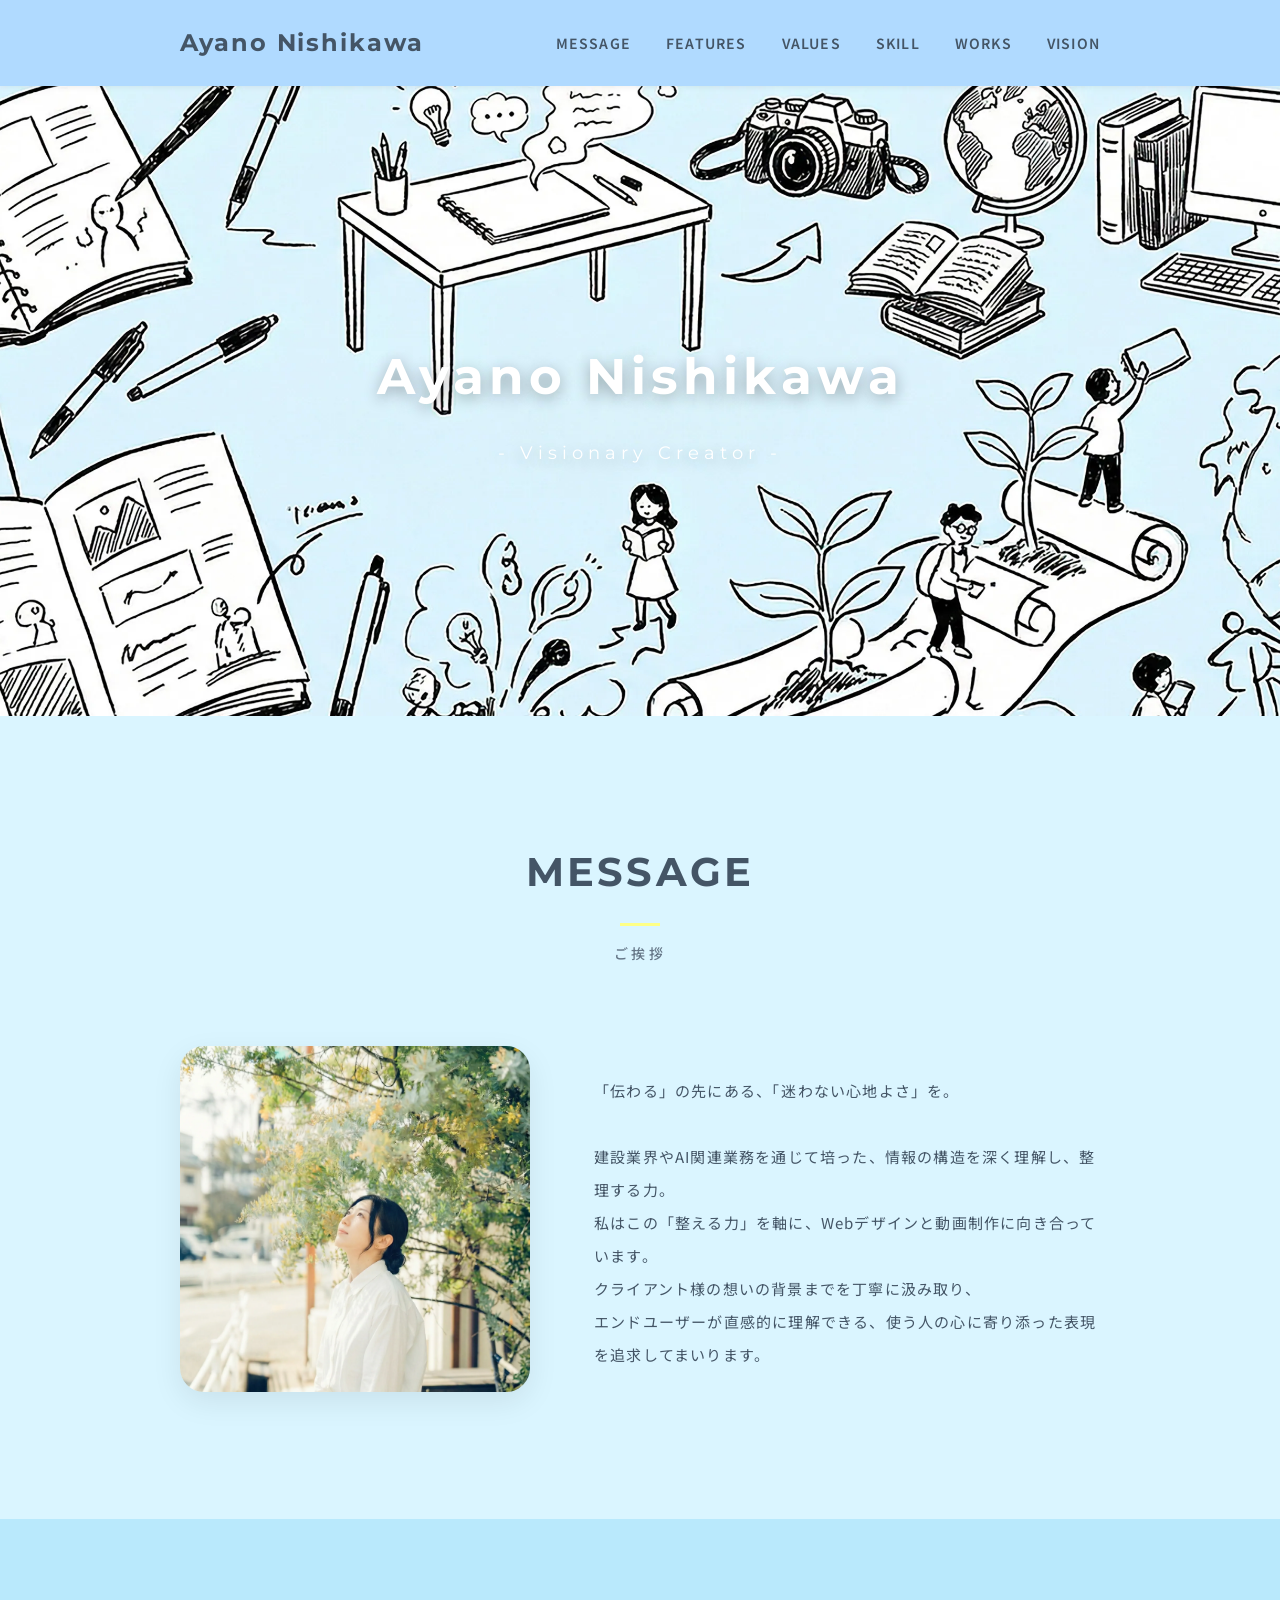
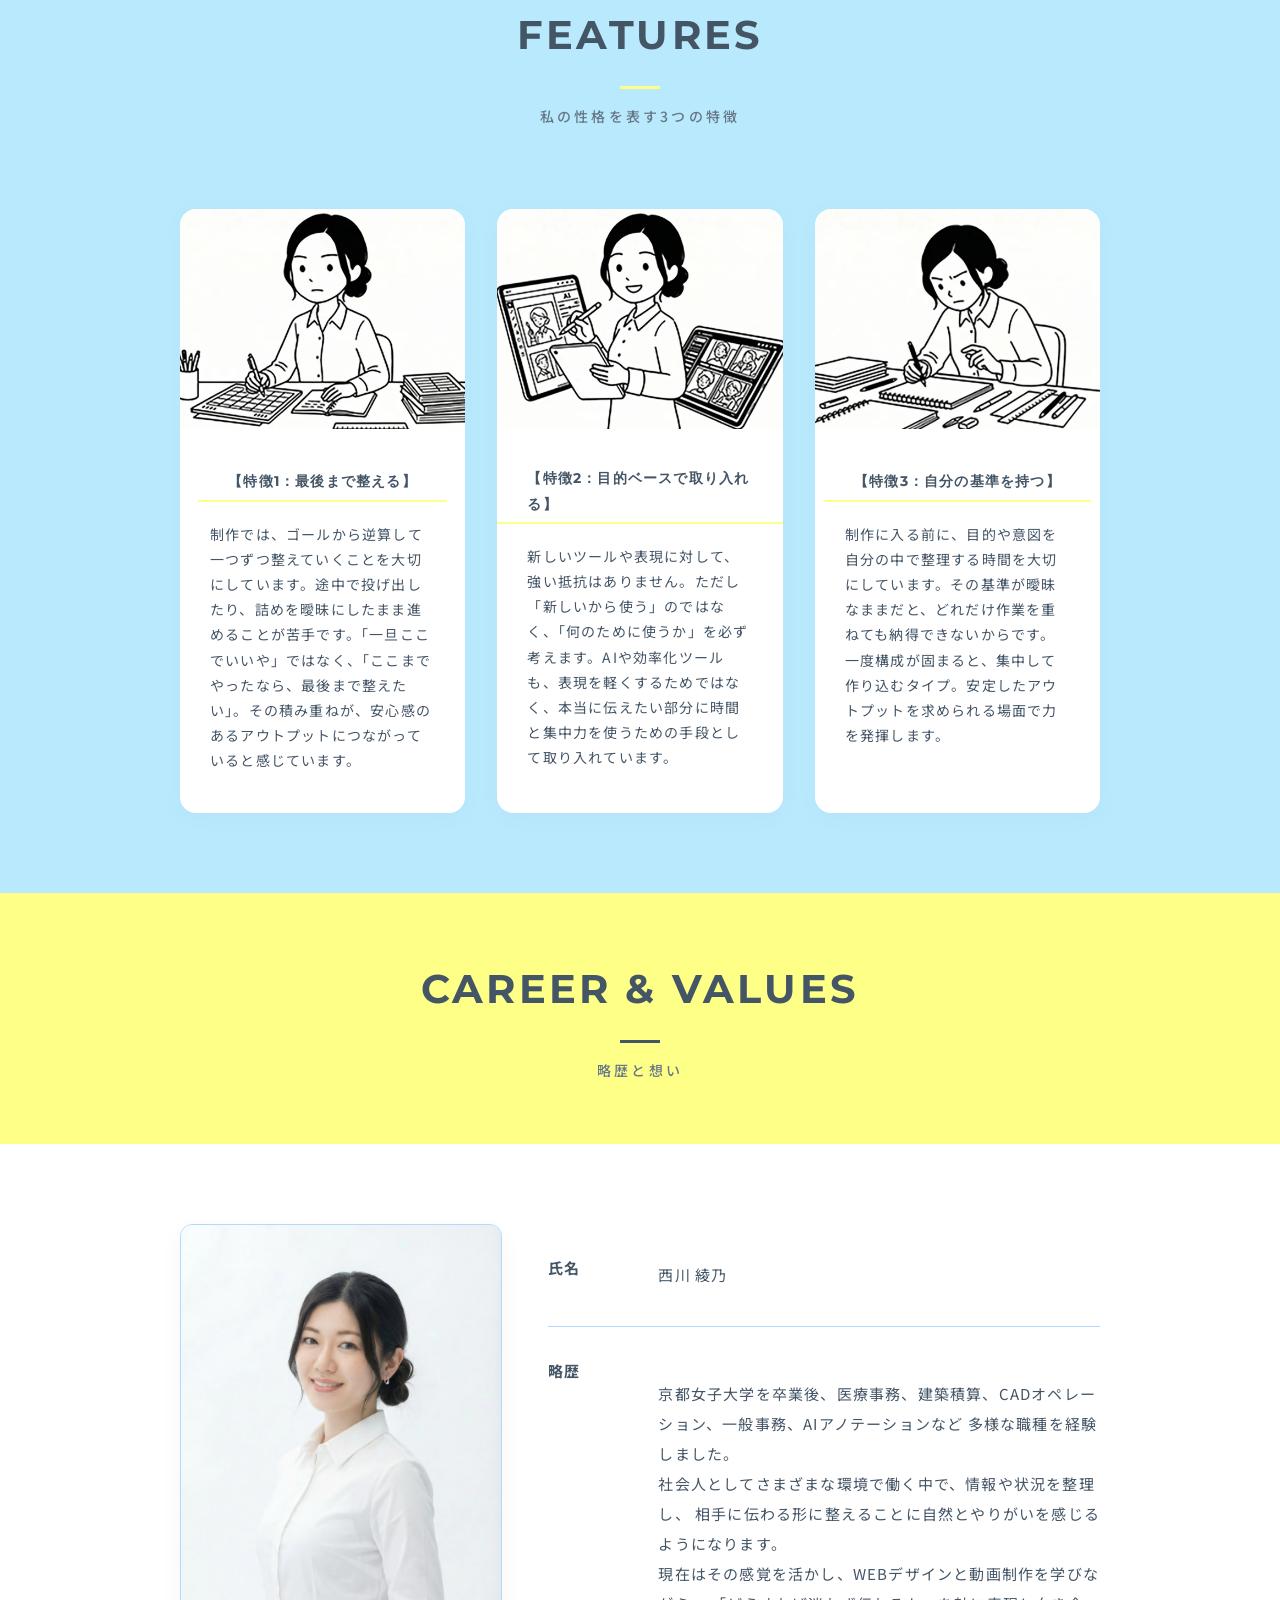
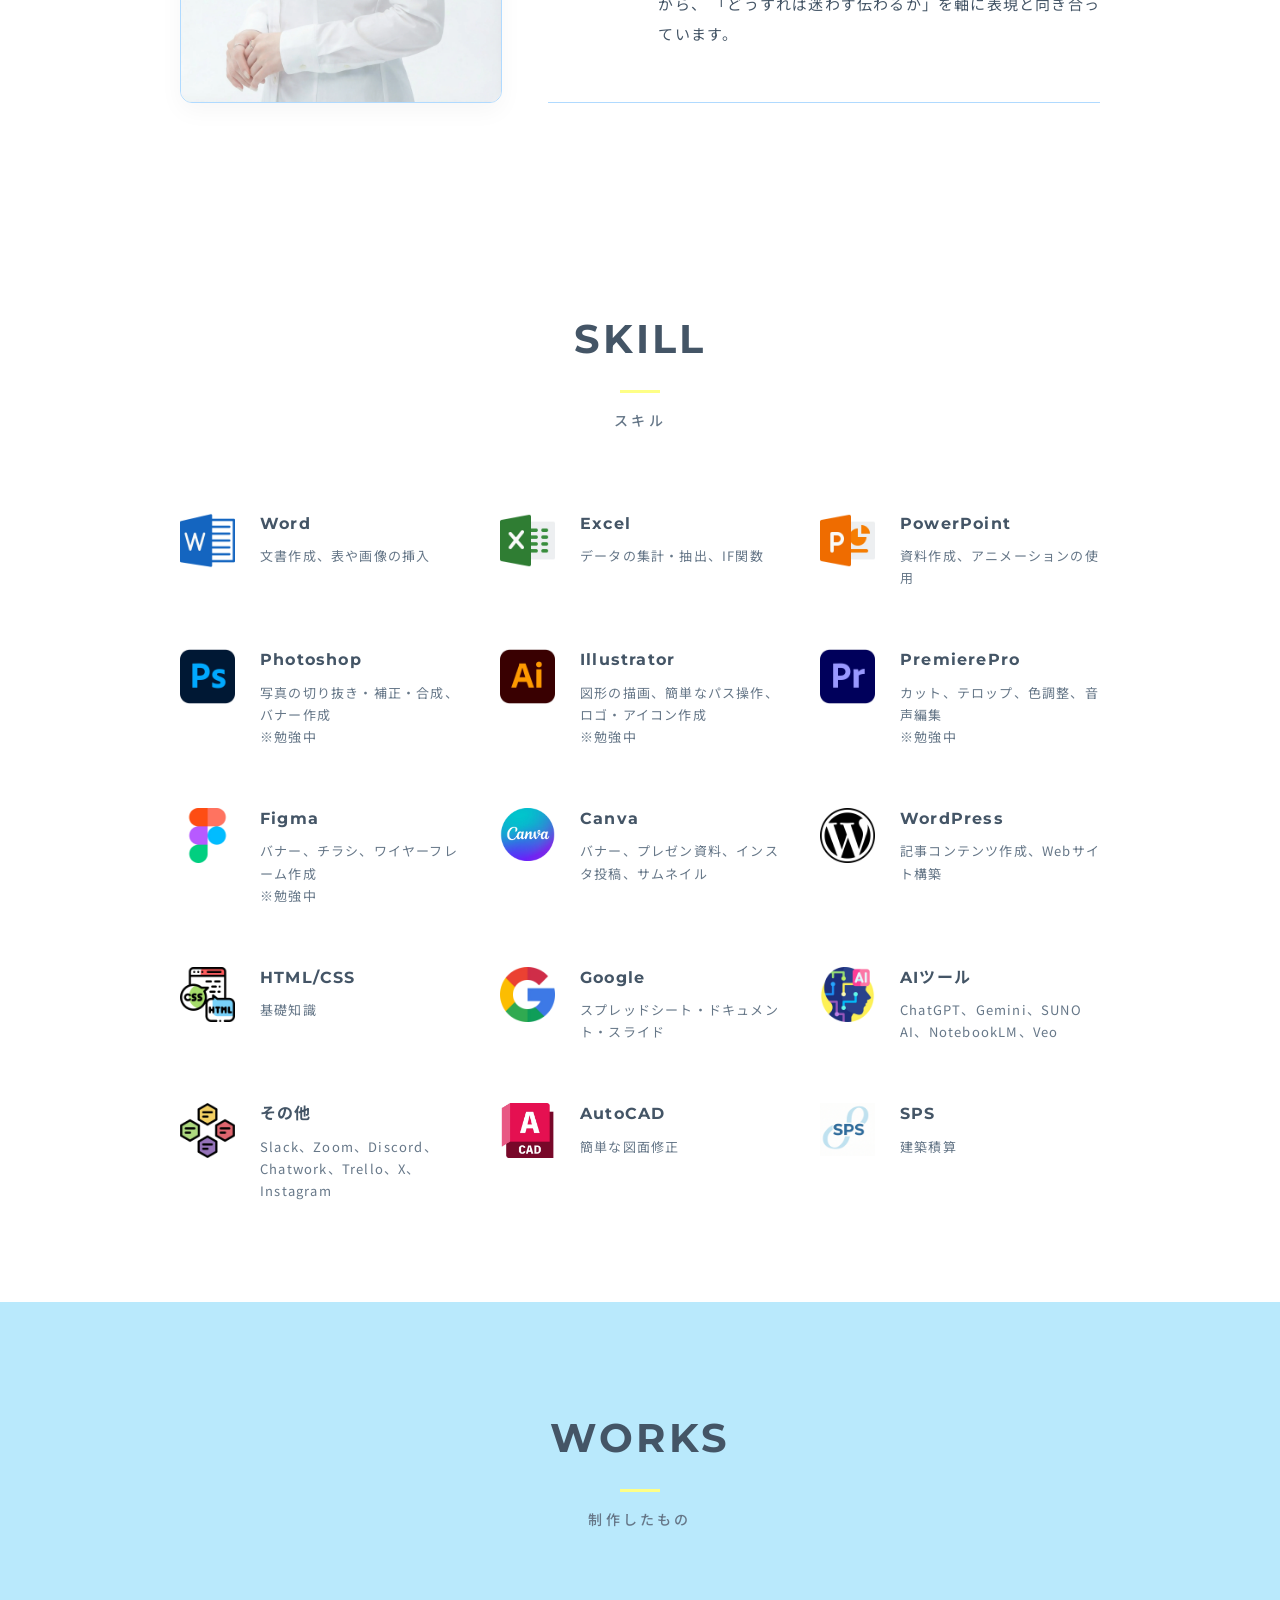
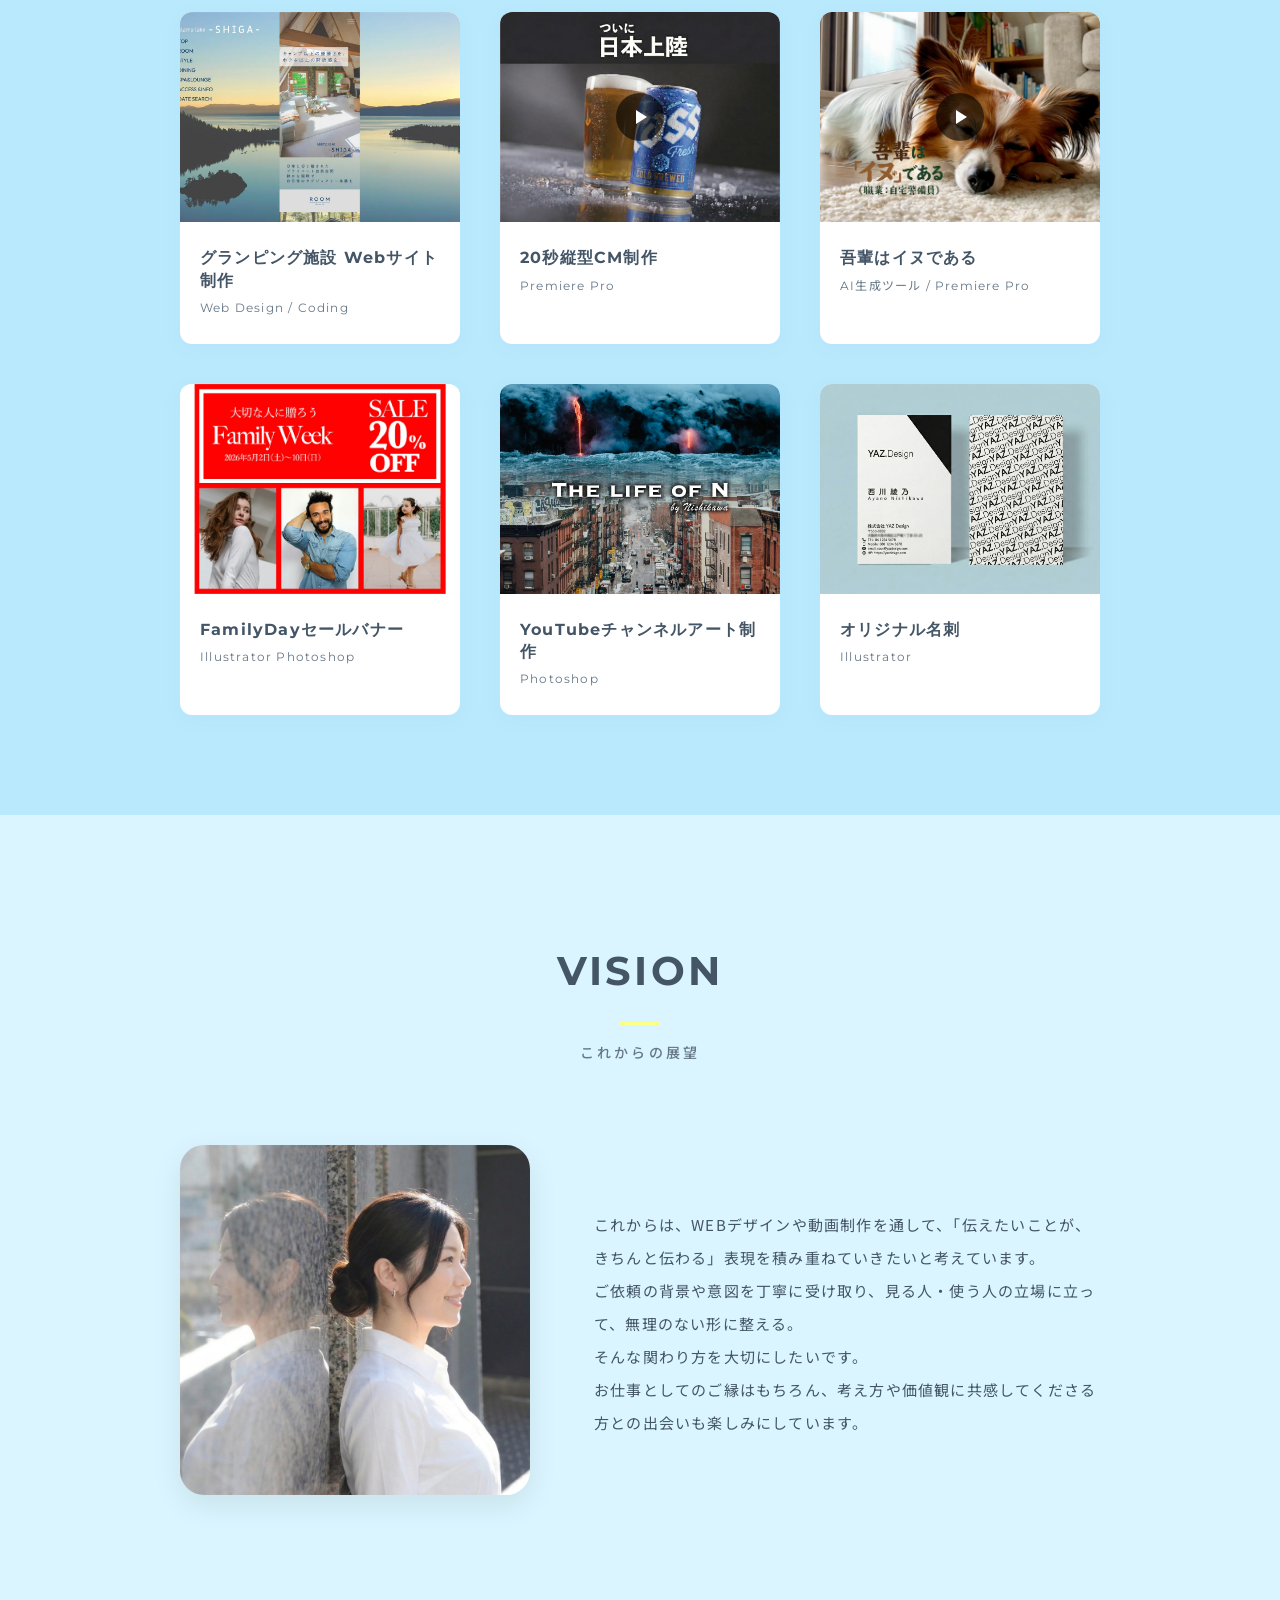
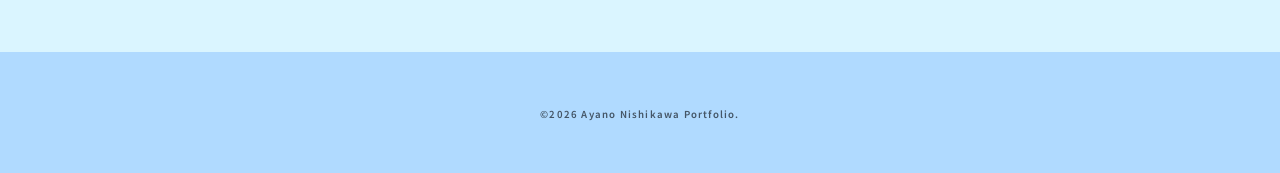
==== index.html @ 5b032273 "Add files via upload" ====
<!doctype html>
<html lang="ja">

<head>
  <meta charset="UTF-8" />
  <meta name="viewport" content="width=device-width, initial-scale=1.0" />
  <title>Ayano Nishikawa</title>
  <link rel="preconnect" href="https://fonts.googleapis.com" />
  <link rel="preconnect" href="https://fonts.gstatic.com" crossorigin />
  <link
    href="https://fonts.googleapis.com/css2?family=Montserrat:wght@400;600;700&family=Noto+Sans+JP:wght@300;400;500;700&display=swap"
    rel="stylesheet" />
  <link rel="stylesheet" href="css/ress.min.css" />
  <link rel="stylesheet" href="css/style.css" />
  <link rel="icon" href="images/favicon.ico" />
</head>

<body>
  <header id="header">
    <div class="inner flexB">
      <p class="logo"><a href="index.html">Ayano Nishikawa</a></p>

      <button class="hamburger" id="js-hamburger">
        <span></span>
        <span></span>
        <span></span>
      </button>

      <nav id="nav">
        <ul>
          <li><a href="#message">Message</a></li>
          <li><a href="#features">Features</a></li>
          <li><a href="#values">Values</a></li>
          <li><a href="#skill">Skill</a></li>
          <li><a href="#works">Works</a></li>
          <li><a href="#vision">Vision</a></li>
        </ul>
      </nav>
    </div>
  </header>

  <main>
    <section class="mv">
      <h2 class="mv__ttl">
        Ayano Nishikawa<span>- Visionary Creator -</span>
      </h2>
      <picture>
        <source media="(max-width:430px)" srcset="images/0@2x.webp" />
        <img src="images/0@2x.webp" alt="西川綾乃 メインビジュアル" />
      </picture>
    </section>

    <section id="message" class="profile">
      <div class="inner">
        <h2 class="section-ttl">Message<span>ご挨拶</span></h2>
        <div class="profile-content flexB">
          <div class="profile-img-box">
            <img src="images/profile_0.webp" alt="Ayano Nishikawa" class="radius-img" />
          </div>
          <div class="profile-txt-box">
            <p class="profile-txt">
              「伝わる」の先にある、「迷わない心地よさ」を。<br><br>
              建設業界やAI関連業務を通じて培った、情報の構造を深く理解し、整理する力。<br class="pc-only">
              私はこの「整える力」を軸に、Webデザインと動画制作に向き合っています。<br class="pc-only">
              クライアント様の想いの背景までを丁寧に汲み取り、<br class="pc-only">
              エンドユーザーが直感的に理解できる、使う人の心に寄り添った表現を追求してまいります。
            </p>
          </div>
        </div>
      </div>
    </section>

    <section id="features" class="features">
      <div class="inner">
        <h2 class="section-ttl">
          Features<span>私の性格を表す3つの特徴</span>
        </h2>
        <ul class="flexB">
          <li>
            <picture>
              <source media="(max-width:768px)" srcset="images/1@2x.webp" />
              <img src="images/1@2x.webp" alt="最後まで丁寧にやりきる" class="radius-img" />
            </picture>
            <h3>【特徴1：最後まで整える】</h3>
            <p>
              制作では、ゴールから逆算して一つずつ整えていくことを大切にしています。途中で投げ出したり、詰めを曖昧にしたまま進めることが苦手です。「一旦ここでいいや」ではなく、「ここまでやったなら、最後まで整えたい」。その積み重ねが、安心感のあるアウトプットにつながっていると感じています。
            </p>
          </li>
          <li>
            <picture>
              <source media="(max-width:768px)" srcset="images/2@2x.webp" />
              <img src="images/2@2x.webp" alt="新しいものを楽しめる柔軟さ" class="radius-img" />
            </picture>
            <h3>【特徴2：目的ベースで取り入れる】</h3>
            <p>
              新しいツールや表現に対して、強い抵抗はありません。ただし「新しいから使う」のではなく、「何のために使うか」を必ず考えます。AIや効率化ツールも、表現を軽くするためではなく、本当に伝えたい部分に時間と集中力を使うための手段として取り入れています。
            </p>
          </li>
          <li>
            <picture>
              <source media="(max-width:768px)" srcset="images/3@2x.webp" />
              <img src="images/3@2x.webp" alt="自分の基準を持っている" class="radius-img" />
            </picture>
            <h3>【特徴3：自分の基準を持つ】</h3>
            <p>
              制作に入る前に、目的や意図を自分の中で整理する時間を大切にしています。その基準が曖昧なままだと、どれだけ作業を重ねても納得できないからです。一度構成が固まると、集中して作り込むタイプ。安定したアウトプットを求められる場面で力を発揮します。
            </p>
          </li>
        </ul>
      </div>
    </section>

    <section id="values" class="values">
      <div class="values__ttl">
        <h2 class="section-ttl">
          Career & Values<span>略歴と想い</span>
        </h2>
      </div>
      <div class="inner">
        <div class="values__detail flexB">
          <div class="profile-img">
            <picture>
              <source media="(max-width:768px)" srcset="images/profile.webp" />
              <img src="images/profile.webp" alt="プロフィール写真" class="radius-img" />
            </picture>
          </div>
          <table>
            <tr>
              <th>氏名</th>
              <td>西川 綾乃</td>
            </tr>
            <tr>
              <th>略歴</th>
              <td class="values-text">
                京都女子大学を卒業後、医療事務、建築積算、CADオペレーション、一般事務、AIアノテーションなど
                多様な職種を経験しました。<br>社会人としてさまざまな環境で働く中で、情報や状況を整理し、
                相手に伝わる形に整えることに自然とやりがいを感じるようになります。<br />
                現在はその感覚を活かし、WEBデザインと動画制作を学びながら、
                「どうすれば迷わず伝わるか」を軸に表現と向き合っています。
              </td>
            </tr>
          </table>
        </div>
      </div>
    </section>

    <section id="skill" class="skill">
      <div class="inner">
        <h2 class="section-ttl">
          Skill<span>スキル</span>
        </h2>
        <div class="skill-grid">
          <div class="skill-item">
            <div class="skill-icon"><img src="images/word.webp" alt="Word"></div>
            <div class="skill-info">
              <h3>Word</h3>
              <p>文書作成、表や画像の挿入</p>
            </div>
          </div>
          <div class="skill-item">
            <div class="skill-icon"><img src="images/excel.webp" alt="Excel"></div>
            <div class="skill-info">
              <h3>Excel</h3>
              <p>データの集計・抽出、IF関数</p>
            </div>
          </div>
          <div class="skill-item">
            <div class="skill-icon"><img src="images/powerpoint.webp" alt="PowerPoint"></div>
            <div class="skill-info">
              <h3>PowerPoint</h3>
              <p>資料作成、アニメーションの使用</p>
            </div>
          </div>
          <div class="skill-item">
            <div class="skill-icon"><img src="images/photoshop.webp" alt="Photoshop"></div>
            <div class="skill-info">
              <h3>Photoshop</h3>
              <p>写真の切り抜き・補正・合成、バナー作成<br>※勉強中</p>
            </div>
          </div>
          <div class="skill-item">
            <div class="skill-icon"><img src="images/illustrator.webp" alt="Illustrator"></div>
            <div class="skill-info">
              <h3>Illustrator</h3>
              <p>図形の描画、簡単なパス操作、ロゴ・アイコン作成<br>※勉強中</p>
            </div>
          </div>
          <div class="skill-item">
            <div class="skill-icon"><img src="images/premiere.webp" alt="PremierePro"></div>
            <div class="skill-info">
              <h3>PremierePro</h3>
              <p>カット、テロップ、色調整、音声編集<br>※勉強中</p>
            </div>
          </div>
          <div class="skill-item">
            <div class="skill-icon"><img src="images/figma.webp" alt="Figma"></div>
            <div class="skill-info">
              <h3>Figma</h3>
              <p>バナー、チラシ、ワイヤーフレーム作成<br>※勉強中</p>
            </div>
          </div>
          <div class="skill-item">
            <div class="skill-icon"><img src="images/canva.webp" alt="Canva"></div>
            <div class="skill-info">
              <h3>Canva</h3>
              <p>バナー、プレゼン資料、インスタ投稿、サムネイル</p>
            </div>
          </div>
          <div class="skill-item">
            <div class="skill-icon"><img src="images/wordpress.webp" alt="WordPress"></div>
            <div class="skill-info">
              <h3>WordPress</h3>
              <p>記事コンテンツ作成、Webサイト構築</p>
            </div>
          </div>
          <div class="skill-item">
            <div class="skill-icon"><img src="images/htmlcss.webp" alt="HTML/CSS"></div>
            <div class="skill-info">
              <h3>HTML/CSS</h3>
              <p>基礎知識</p>
            </div>
          </div>
          <div class="skill-item">
            <div class="skill-icon"><img src="images/google.webp" alt="Google"></div>
            <div class="skill-info">
              <h3>Google</h3>
              <p>スプレッドシート・ドキュメント・スライド</p>
            </div>
          </div>
          <div class="skill-item">
            <div class="skill-icon"><img src="images/ai.webp" alt="AIツール"></div>
            <div class="skill-info">
              <h3>AIツール</h3>
              <p>ChatGPT、Gemini、SUNO AI、NotebookLM、Veo</p>
            </div>
          </div>
          <div class="skill-item">
            <div class="skill-icon"><img src="images/others.webp" alt="その他"></div>
            <div class="skill-info">
              <h3>その他</h3>
              <p>Slack、Zoom、Discord、Chatwork、Trello、X、Instagram</p>
            </div>
          </div>
          <div class="skill-item">
            <div class="skill-icon"><img src="images/autocad.webp" alt="AutoCAD"></div>
            <div class="skill-info">
              <h3>AutoCAD</h3>
              <p>簡単な図面修正</p>
            </div>
          </div>
          <div class="skill-item">
            <div class="skill-icon"><img src="images/sps.webp" alt="SPS"></div>
            <div class="skill-info">
              <h3>SPS</h3>
              <p>建築積算</p>
            </div>
          </div>
        </div>
      </div>
    </section>

    <section id="works" class="works">
      <div class="inner">
        <h2 class="section-ttl">
          Works<span>制作したもの</span>
        </h2>
        <div class="works-grid">
          <!-- Item 1 (Web Site) -->
          <div class="works-item" data-link="works/work-detail.html">
            <div class="works-img">
              <img src="images/top.webp" alt="グランピング施設 Webサイト制作" loading="lazy"
                onerror="this.src='data:image/svg+xml;charset=UTF-8,%3Csvg%20width%3D%22400%22%20height%3D%22300%22%20xmlns%3D%22http%3A%2F%2Fwww.w3.org%2F2000%2Fsvg%22%3E%3Crect%20width%3D%22400%22%20height%3D%22300%22%20fill%3D%22%23dddddd%22%2F%3E%3Ctext%20x%3D%2250%25%22%20y%3D%2250%25%22%20font-size%3D%2220%22%20text-anchor%3D%22middle%22%20fill%3D%22%23888888%22%20dy%3D%22.3em%22%3ENo%20Image%3C%2Ftext%3E%3C%2Fsvg%3E'">
            </div>
            <div class="works-info">
              <h3>グランピング施設 Webサイト制作</h3>
              <p>Web Design / Coding</p>
            </div>
          </div>
          <!-- Item 2 (Google Drive Video) -->
          <div class="works-item" data-title="20秒縦型CM制作"
            data-desc="韓国ビール「CASS」のPR動画です。暗闇からの劇的なカットインから始まり、回転やダイナミックズームといった緩急のある動きで構成しました。視覚的なインパクトを重視し、「ついに日本上陸」というメッセージを力強く伝える映像に仕上げています。"
            data-img="images/cass.webp"
            data-video="https://drive.google.com/file/d/1fk-187DsIcz4aVdjXGDadZs5vpCNqjKo/preview">
            <div class="works-img">
              <div style="position: relative; width: 100%; height: 100%;">
                <img src="images/cass.webp" alt="20秒縦型CM制作" loading="lazy"
                  onerror="this.src='data:image/svg+xml;charset=UTF-8,%3Csvg%20width%3D%22400%22%20height%3D%22300%22%20xmlns%3D%22http%3A%2F%2Fwww.w3.org%2F2000%2Fsvg%22%3E%3Crect%20width%3D%22400%22%20height%3D%22300%22%20fill%3D%22%23dddddd%22%2F%3E%3Ctext%20x%3D%2250%25%22%20y%3D%2250%25%22%20font-size%3D%2220%22%20text-anchor%3D%22middle%22%20fill%3D%22%23888888%22%20dy%3D%22.3em%22%3ENo%20Image%3C%2Ftext%3E%3C%2Fsvg%3E'">
                <div
                  style="position: absolute; top: 50%; left: 50%; transform: translate(-50%, -50%); width: 48px; height: 48px; background: rgba(0,0,0,0.6); border-radius: 50%; display: flex; align-items: center; justify-content: center;">
                  <svg viewBox="0 0 24 24" fill="white" width="24" height="24">
                    <path d="M8 5v14l11-7z" />
                  </svg>
                </div>
              </div>
            </div>
            <div class="works-info">
              <h3>20秒縦型CM制作</h3>
              <p>Premiere Pro</p>
            </div>
          </div>
          <!-- Item 3 -->
          <div class="works-item" data-title="吾輩はイヌである"
            data-desc="脚本・映像・音声をすべてAI生成ツールを活用して制作したショートムービーです。<br><br><a href='https://youtu.be/noTpu2QlHHw?si=jSB8FMmI8DHQfdvw' target='_blank' rel='noopener noreferrer' style='display:inline-block; margin-bottom:15px; padding:10px 20px; background:#FEFF86; color:#445566; font-weight:bold; border-radius:30px; text-decoration:none;'>▶ YouTubeで動画を見る</a><br><br><b>【概要】</b><br>自宅警備員（犬）として働く主人公。<br>毎日の食事や散歩を「業務タスク」として淡々とこなす日常を描いた作品です。<br><br><b>【使用ツール】</b><br>Video Gen: Kling O1 (Higgsfield)<br>Image Gen: Nano Banana Pro<br>Script: Gemini 3 Pro<br>Voice: coefont:おしゃべりDaiGoメーカー<br>Edit: Adobe Premiere Pro"
            data-img="images/dog.webp">
            <div class="works-img">
              <div style="position: relative; width: 100%; height: 100%;">
                <img src="images/dogs.webp" alt="吾輩はイヌである" loading="lazy"
                  onerror="this.src='data:image/svg+xml;charset=UTF-8,%3Csvg%20width%3D%22400%22%20height%3D%22300%22%20xmlns%3D%22http%3A%2F%2Fwww.w3.org%2F2000%2Fsvg%22%3E%3Crect%20width%3D%22400%22%20height%3D%22300%22%20fill%3D%22%23dddddd%22%2F%3E%3Ctext%20x%3D%2250%25%22%20y%3D%2250%25%22%20font-size%3D%2220%22%20text-anchor%3D%22middle%22%20fill%3D%22%23888888%22%20dy%3D%22.3em%22%3ENo%20Image%3C%2Ftext%3E%3C%2Fsvg%3E'">
                <div
                  style="position: absolute; top: 50%; left: 50%; transform: translate(-50%, -50%); width: 48px; height: 48px; background: rgba(0,0,0,0.6); border-radius: 50%; display: flex; align-items: center; justify-content: center;">
                  <svg viewBox="0 0 24 24" fill="white" width="24" height="24">
                    <path d="M8 5v14l11-7z" />
                  </svg>
                </div>
              </div>
            </div>
            <div class="works-info">
              <h3>吾輩はイヌである</h3>
              <p>AI生成ツール / Premiere Pro</p>
            </div>
          </div>
          <!-- Item 4 -->
          <div class="works-item" data-title="FamilyDayセールバナー"
            data-desc="赤を基調とした背景に、白字で『Family Week SALE 20% OFF』と目を引くように配置されたバナー画像です。下部には女性、男性、女の子の家族写真が並んでおり、ご家族への贈り物を提案する温かいデザインとなっております。<br><br><b>【使用ツール】</b><br>Illustrator<br>Photoshop"
            data-img="images/banner_300_250.webp">
            <div class="works-img">
              <img src="images/banner_familysale.webp" alt="Work 4" loading="lazy"
                onerror="this.src='data:image/svg+xml;charset=UTF-8,%3Csvg%20width%3D%22400%22%20height%3D%22300%22%20xmlns%3D%22http%3A%2F%2Fwww.w3.org%2F2000%2Fsvg%22%3E%3Crect%20width%3D%22400%22%20height%3D%22300%22%20fill%3D%22%23dddddd%22%2F%3E%3Ctext%20x%3D%2250%25%22%20y%3D%2250%25%22%20font-size%3D%2220%22%20text-anchor%3D%22middle%22%20fill%3D%22%23888888%22%20dy%3D%22.3em%22%3ENo%20Image%3C%2Ftext%3E%3C%2Fsvg%3E'">
            </div>
            <div class="works-info">
              <h3>FamilyDayセールバナー</h3>
              <p>Illustrator
                Photoshop</p>
            </div>
          </div>
          <!-- Item 5 -->
          <div class="works-item" data-title="YouTubeチャンネルアート制作"
            data-desc="スケールの大きな自然風景と、日常的な都市の風景を組み合わせたチャンネルアートです。中央に白文字のタイトルを配置し、力強さとスタイリッシュさを両立させました。<br><br><b>【使用ツール】</b><br>Photoshop"
            data-img="images/youtube_channelart.webp">
            <div class="works-img">
              <img src="images/youtube_channelart.webp" alt="Work 1" loading="lazy"
                onerror="this.src='data:image/svg+xml;charset=UTF-8,%3Csvg%20width%3D%22400%22%20height%3D%22300%22%20xmlns%3D%22http%3A%2F%2Fwww.w3.org%2F2000%2Fsvg%22%3E%3Crect%20width%3D%22400%22%20height%3D%22300%22%20fill%3D%22%23dddddd%22%2F%3E%3Ctext%20x%3D%2250%25%22%20y%3D%2250%25%22%20font-size%3D%2220%22%20text-anchor%3D%22middle%22%20fill%3D%22%23888888%22%20dy%3D%22.3em%22%3ENo%20Image%3C%2Ftext%3E%3C%2Fsvg%3E'">
            </div>
            <div class="works-info">
              <h3>YouTubeチャンネルアート制作</h3>
              <p>Photoshop</p>
            </div>
          </div>
          <!-- Item 6 -->
          <div class="works-item" data-title="オリジナル名刺"
            data-desc="入学後にIllustratorの機能を学習し、自身初のオリジナル名刺を作成しました。<br><br><b>【制作の課題と工夫】</b><br>・自身のイメージに合ったイラスト・アイコンの考案<br>・ペンツールを使用した複雑なイラストの描画<br>・アウトライン化の実行<br>・トンボ（トリムマーク）への理解<br><br>これらの基礎機能を実践的に学びながら、自分らしさを表現できるデザインに仕上げました。"
            data-img="images/name_card.webp">
            <div class="works-img">
              <img src="images/name_card.webp" alt="オリジナル名刺" loading="lazy"
                onerror="this.src='data:image/svg+xml;charset=UTF-8,%3Csvg%20width%3D%22400%22%20height%3D%22300%22%20xmlns%3D%22http%3A%2F%2Fwww.w3.org%2F2000%2Fsvg%22%3E%3Crect%20width%3D%22400%22%20height%3D%22300%22%20fill%3D%22%23dddddd%22%2F%3E%3Ctext%20x%3D%2250%25%22%20y%3D%2250%25%22%20font-size%3D%2220%22%20text-anchor%3D%22middle%22%20fill%3D%22%23888888%22%20dy%3D%22.3em%22%3ENo%20Image%3C%2Ftext%3E%3C%2Fsvg%3E'">
            </div>
            <div class="works-info">
              <h3>オリジナル名刺</h3>
              <p>Illustrator</p>
            </div>
          </div>
        </div>
      </div>
    </section>

    <section id="vision" class="contact-page">
      <div class="inner">
        <h2 class="section-ttl">Vision<span>これからの展望</span></h2>
        <div class="contact-page__content flexB">
          <div class="contact-page__img-box">
            <img src="images/vision.webp" alt="これからの展望" class="radius-img" />
          </div>
          <div class="contact-page__txt-box">
            <p class="contact-page__read-txt">
              これからは、WEBデザインや動画制作を通して、「伝えたいことが、きちんと伝わる」表現を積み重ねていきたいと考えています。<br>ご依頼の背景や意図を丁寧に受け取り、見る人・使う人の立場に立って、無理のない形に整える。<br>そんな関わり方を大切にしたいです。<br>お仕事としてのご縁はもちろん、考え方や価値観に共感してくださる方との出会いも楽しみにしています。
            </p>
          </div>
        </div>
      </div>
    </section>
  </main>

  <footer>
    <div class="inner">
      <small>&copy;2026 Ayano Nishikawa Portfolio.</small>
    </div>
  </footer>

  <!-- Modal -->
  <div id="works-modal" class="modal">
    <div class="modal-bg"></div>
    <div class="modal-content">
      <button class="modal-close" aria-label="閉じる">&times;</button>
      <div class="modal-body">
        <div class="modal-media">
          <img src="" id="modal-img" alt="">
          <div class="modal-video-wrapper" id="modal-video-wrapper">
            <iframe id="modal-video" src="" frameborder="0"
              allow="accelerometer; autoplay; clipboard-write; encrypted-media; gyroscope; picture-in-picture"
              allowfullscreen></iframe>
          </div>
        </div>
        <div class="modal-text">
          <h3 id="modal-title"></h3>
          <p id="modal-desc"></p>
        </div>
      </div>
    </div>
  </div>

  <script>
    const hamburger = document.getElementById("js-hamburger");
    const nav = document.getElementById("nav");

    // ボタンをクリックしたらクラスを付け外しする
    hamburger.addEventListener("click", function () {
      hamburger.classList.toggle("is-active");
      nav.classList.toggle("is-active");
    });

    const navLinks = document.querySelectorAll("#nav a");
    navLinks.forEach((link) => {
      link.addEventListener("click", () => {
        hamburger.classList.remove("is-active");
        nav.classList.remove("is-active");
      });
    });

    // Works Modal Logic
    const modal = document.getElementById("works-modal");
    const modalBg = document.querySelector(".modal-bg");
    const modalClose = document.querySelector(".modal-close");
    const modalImg = document.getElementById("modal-img");
    const modalVideoWrapper = document.getElementById("modal-video-wrapper");
    const modalVideo = document.getElementById("modal-video");
    const modalTitle = document.getElementById("modal-title");
    const modalDesc = document.getElementById("modal-desc");
    const workItems = document.querySelectorAll(".works-item");

    if (modal) {
      workItems.forEach(item => {
        item.addEventListener("click", () => {
          if (item.dataset.link) {
            window.location.href = item.dataset.link;
            return;
          }
          if (item.dataset.video) {
            modalImg.style.display = "none";
            modalVideoWrapper.style.display = "block";
            modalVideo.src = item.dataset.video;
          } else {
            modalVideoWrapper.style.display = "none";
            modalVideo.src = "";
            modalImg.style.display = "block";
            modalImg.src = item.dataset.img;
          }
          modalTitle.textContent = item.dataset.title;
          modalDesc.innerHTML = item.dataset.desc;
          modal.classList.add("is-active");
          document.body.style.overflow = "hidden"; // Prevent scrolling
        });
      });

      const closeModal = () => {
        modal.classList.remove("is-active");
        document.body.style.overflow = "";
        modalVideo.src = ""; // Stop audio/video playback
      };

      modalClose.addEventListener("click", closeModal);
      modalBg.addEventListener("click", closeModal);
    }
  </script>
</body>

</html>
---- css/ress.min.css ----
html{-webkit-text-size-adjust:100%;box-sizing:border-box;-moz-tab-size:4;tab-size:4;word-break:normal}*,:after,:before{background-repeat:no-repeat;box-sizing:inherit}:after,:before{text-decoration:inherit;vertical-align:inherit}*{margin:0;padding:0}hr{color:inherit;height:0;overflow:visible}details,main{display:block}summary{display:list-item}small{font-size:80%}[hidden]{display:none}abbr[title]{border-bottom:none;text-decoration:underline;text-decoration:underline dotted}a{background-color:transparent}a:active,a:hover{outline-width:0}code,kbd,pre,samp{font-family:monospace,monospace}pre{font-size:1em}b,strong{font-weight:bolder}sub,sup{font-size:75%;line-height:0;position:relative;vertical-align:baseline}sub{bottom:-.25em}sup{top:-.5em}table{border-color:inherit;text-indent:0}iframe{border-style:none}input{border-radius:0}[type=number]::-webkit-inner-spin-button,[type=number]::-webkit-outer-spin-button{height:auto}[type=search]{-webkit-appearance:textfield;outline-offset:-2px}[type=search]::-webkit-search-decoration{-webkit-appearance:none}textarea{overflow:auto;resize:vertical}button,input,optgroup,select,textarea{font:inherit}optgroup{font-weight:700}button{overflow:visible}button,select{text-transform:none}[role=button],[type=button],[type=reset],[type=submit],button{cursor:pointer}[type=button]::-moz-focus-inner,[type=reset]::-moz-focus-inner,[type=submit]::-moz-focus-inner,button::-moz-focus-inner{border-style:none;padding:0}[type=button]::-moz-focus-inner,[type=reset]::-moz-focus-inner,[type=submit]::-moz-focus-inner,button:-moz-focusring{outline:1px dotted ButtonText}[type=reset],[type=submit],button,html [type=button]{-webkit-appearance:button}button,input,select,textarea{background-color:transparent;border-style:none}a:focus,button:focus,input:focus,select:focus,textarea:focus{outline-width:0}select{-moz-appearance:none;-webkit-appearance:none}select::-ms-expand{display:none}select::-ms-value{color:currentColor}legend{border:0;color:inherit;display:table;max-width:100%;white-space:normal}::-webkit-file-upload-button{-webkit-appearance:button;color:inherit;font:inherit}[disabled]{cursor:default}img{border-style:none}progress{vertical-align:baseline}[aria-busy=true]{cursor:progress}[aria-controls]{cursor:pointer}[aria-disabled=true]{cursor:default}
---- css/style.css ----
@charset "UTF-8";

/* ===================================================
   ベース設定（余白・行間・文字間は洗練されたまま、色は元に）
   =================================================== */
html {
  font-size: 62.5%;
  scroll-behavior: smooth;
}

body {
  font-size: 1.5rem;
  font-family: "Noto Sans JP", sans-serif;
  color: #445566;
  /* 元の文字色 */
  background-color: #DAF5FF;
  /* 元のベースカラー */
  line-height: 1.8;
  /* ゆとりのある行間 */
  letter-spacing: 0.08em;
  /* わずかに開けた文字間 */
}

h1,
h2,
h3,
.logo,
.section-ttl {
  font-family: 'Montserrat', sans-serif;
}

a {
  color: inherit;
  text-decoration: none;
  transition: 0.3s;
}

a:hover {
  color: #B0DAFF;
  /* 元のアクセントカラー */
}

.inner {
  max-width: 1000px;
  margin: 0 auto;
  padding: 0 40px;
  /* 左右の余白広め */
}

.flexB {
  display: flex;
  justify-content: space-between;
  flex-wrap: wrap;
}

/* 画像の角を少し丸めて引き締める */
.radius-img {
  border-radius: 12px;
  box-shadow: 0 8px 24px rgba(0, 0, 0, 0.04);
}

/* ===================================================
   Header
   =================================================== */
header {
  background: #B0DAFF;
  /* 元のヘッダー色 */
  color: #445566;
  padding: 2.5rem 0;
  position: sticky;
  top: 0;
  z-index: 100;
  box-shadow: 0 2px 5px rgba(0, 0, 0, 0.05);
}

header .inner.flexB {
  display: flex;
  justify-content: space-between;
  align-items: center;
}

.logo {
  font-size: 2.4rem;
  font-weight: 700;
  letter-spacing: 0.08em;
  margin: 0;
  line-height: 1.5;
  z-index: 200;
}

header nav ul {
  display: flex;
  gap: 3.5rem;
  font-weight: 600;
  font-size: 1.4rem;
  text-transform: uppercase;
  margin: 0;
  padding: 0;
  align-items: center;
}

header nav ul li {
  list-style: none;
  line-height: 1.5;
}

/* ハンバーガーボタン */
.hamburger {
  display: none;
  position: relative;
  width: 30px;
  height: 24px;
  background: none;
  border: none;
  cursor: pointer;
  z-index: 200;
}

.hamburger span {
  display: block;
  position: absolute;
  width: 100%;
  height: 2px;
  background-color: #445566;
  /* 元の色 */
  transition: all 0.3s;
}

.hamburger span:nth-child(1) {
  top: 0;
}

.hamburger span:nth-child(2) {
  top: 11px;
}

.hamburger span:nth-child(3) {
  bottom: 0;
}

.hamburger.is-active span:nth-child(1) {
  transform: translateY(11px) rotate(45deg);
}

.hamburger.is-active span:nth-child(2) {
  opacity: 0;
}

.hamburger.is-active span:nth-child(3) {
  transform: translateY(-11px) rotate(-45deg);
}

/* ===================================================
   Main Visual
   =================================================== */
.mv {
  width: 100%;
  height: 70vh;
  min-height: 500px;
  position: relative;
  overflow: hidden;
}

.mv img {
  width: 100%;
  height: 100%;
  object-fit: cover;
  object-position: center;
}

.mv__ttl {
  position: absolute;
  top: 50%;
  left: 50%;
  transform: translate(-50%, -50%);
  color: #fff;
  text-align: center;
  font-size: 5rem;
  font-weight: 700;
  letter-spacing: 0.1em;
  text-shadow: 0px 4px 15px rgba(0, 0, 0, 0.3);
  width: 100%;
}

.mv__ttl span {
  display: block;
  font-size: 1.8rem;
  margin-top: 1.5rem;
  font-weight: 400;
}

/* ===================================================
   共通 Section Title
   =================================================== */
.section-ttl {
  font-size: 4rem;
  font-weight: 700;
  text-align: center;
  color: #445566;
  /* 元の色 */
  margin-bottom: 8rem;
  text-transform: uppercase;
  letter-spacing: 0.08em;
}

.section-ttl span {
  display: block;
  font-size: 1.4rem;
  font-family: "Noto Sans JP", sans-serif;
  color: #667788;
  /* 元の色 */
  margin-top: 1.5rem;
  font-weight: 500;
}

.section-ttl span::before {
  content: "";
  display: block;
  width: 40px;
  border-bottom: 3px solid #FEFF86;
  /* 元の黄色ライン */
  margin: 0 auto 1.5rem;
}

/* ===================================================
   Profile Section
   =================================================== */
.profile {
  padding: 12rem 0;
  /* 14remから元のサイズに戻しました */
  background: #DAF5FF;
}

.profile-content {
  align-items: center;
}

.profile-img-box {
  width: 38%;
}

.profile-img-box img {
  width: 100%;
  height: auto;
  border-radius: 24px;
  box-shadow: 0 10px 30px rgba(0, 0, 0, 0.08);
}

.profile-txt-box {
  width: 55%;
}

.profile-txt {
  line-height: 2.2;
}

/* ===================================================
   Features Section
   =================================================== */
.features {
  padding: 80px 0;
  /* 元のサイズに戻しました */
  background: #B9E9FC;
}

.features li {
  width: 31%;
  background: #fff;
  padding-bottom: 4rem;
  border-radius: 16px;
  box-shadow: 0 4px 15px rgba(176, 218, 255, 0.3);
  overflow: hidden;
  list-style: none;
  text-align: center;
}

.features li img {
  width: 100%;
  height: 220px;
  object-fit: cover;
  object-position: top;
  margin-bottom: 3rem;
  border-radius: 16px 16px 0 0;
  box-shadow: none;
}

.features li h3,
.features li p {
  text-align: left;
  padding: 0 3rem;
}

.features li h3 {
  font-size: 1.4rem;
  color: #445566;
  margin-bottom: 2rem;
  font-weight: 700;
  border-bottom: 2px solid #FEFF86;
  /* 元の黄色下線 */
  display: inline-block;
  padding-bottom: 0.5rem;
}

.features li p {
  font-size: 1.4rem;
  line-height: 1.8;
}

/* ===================================================
   Values Section
   =================================================== */
.values {
  background: #fff;
  padding-top: 0;
  /* ←ここが原因でした！上部の白い隙間を消します */
  padding-bottom: 10rem;
}

.values__ttl {
  background: #FEFF86;
  padding: 6rem 0;
  margin-bottom: 6rem;
}

.values__ttl .section-ttl {
  margin-bottom: 0;
}

.values__ttl .section-ttl span::before {
  border-color: #445566;
  /* 元の設定 */
}

.values .inner {
  padding-top: 2rem;
}

.values table {
  width: 60%;
  border-collapse: collapse;
}

.values table th {
  width: 20%;
  text-align: left;
  vertical-align: top;
  padding: 3rem 0;
  color: #445566;
  font-weight: 700;
  border-bottom: 1px solid #B0DAFF;
  /* 元の線色 */
}

.values table td {
  padding: 3rem 0;
  border-bottom: 1px solid #B0DAFF;
  line-height: 2;
}

.profile-img {
  width: 35%;
}

.profile-img img {
  width: 100%;
  height: auto;
  border: 1px solid #B0DAFF;
  /* 元の枠線 */
  border-radius: 12px;
  background: #fff;
  display: block;
}

/* ===================================================
   Skill Section
   =================================================== */
.skill {
  padding: 10rem 0;
  background: #fff;
}

.skill-grid {
  display: grid;
  grid-template-columns: repeat(3, 1fr);
  gap: 6rem 4rem;
}

.skill-item {
  display: flex;
  align-items: flex-start;
  gap: 2.5rem;
}

.skill-icon {
  width: 55px;
  flex-shrink: 0;
}

.skill-icon img {
  width: 100%;
  height: auto;
  object-fit: contain;
}

.skill-info h3 {
  font-family: 'Montserrat', "Noto Sans JP", sans-serif;
  font-size: 1.6rem;
  font-weight: 700;
  color: #445566;
  margin-bottom: 1rem;
  line-height: 1.4;
}

.skill-info p {
  font-size: 1.3rem;
  line-height: 1.7;
  color: #667788;
}

/* ===================================================
   Works Section
   =================================================== */
.works {
  padding: 10rem 0;
  background: #B9E9FC;
}

.works-grid {
  display: grid;
  grid-template-columns: repeat(auto-fill, minmax(280px, 1fr));
  gap: 4rem;
}

.works-item {
  background: #fff;
  border-radius: 12px;
  overflow: hidden;
  box-shadow: 0 4px 15px rgba(176, 218, 255, 0.3);
  cursor: pointer;
  transition: transform 0.3s, box-shadow 0.3s;
}

.works-item:hover {
  transform: translateY(-5px);
  box-shadow: 0 8px 25px rgba(176, 218, 255, 0.5);
}

.works-img {
  width: 100%;
  aspect-ratio: 4 / 3;
  overflow: hidden;
  background: #f4f4f4;
}

.works-img img {
  width: 100%;
  height: 100%;
  object-fit: cover;
  transition: transform 0.5s;
}

.works-item:hover .works-img img {
  transform: scale(1.05);
}

.works-info {
  padding: 2.5rem 2rem;
}

.works-info h3 {
  font-size: 1.6rem;
  color: #445566;
  font-weight: 700;
  margin-bottom: 0.5rem;
  line-height: 1.4;
}

.works-info p {
  font-size: 1.2rem;
  color: #667788;
  font-family: 'Montserrat', "Noto Sans JP", sans-serif;
}

/* ===================================================
   Modal
   =================================================== */
.modal {
  position: fixed;
  top: 0;
  left: 0;
  width: 100%;
  height: 100%;
  z-index: 1000;
  display: flex;
  align-items: center;
  justify-content: center;
  opacity: 0;
  visibility: hidden;
  transition: opacity 0.3s, visibility 0.3s;
}

.modal.is-active {
  opacity: 1;
  visibility: visible;
}

.modal-bg {
  position: absolute;
  top: 0;
  left: 0;
  width: 100%;
  height: 100%;
  background: rgba(0, 0, 0, 0.7);
  cursor: pointer;
}

.modal-content {
  position: relative;
  background: #fff;
  width: 90%;
  max-width: 800px;
  max-height: 90vh;
  border-radius: 16px;
  overflow-y: auto;
  z-index: 1001;
  display: flex;
  flex-direction: column;
  box-shadow: 0 10px 40px rgba(0, 0, 0, 0.2);
  transform: translateY(20px);
  transition: transform 0.3s;
}

.modal.is-active .modal-content {
  transform: translateY(0);
}

.modal-close {
  position: absolute;
  top: 15px;
  right: 15px;
  width: 40px;
  height: 40px;
  background: #445566;
  color: #fff;
  border: none;
  border-radius: 50%;
  font-size: 2.4rem;
  line-height: 1;
  cursor: pointer;
  display: flex;
  align-items: center;
  justify-content: center;
  z-index: 10;
  transition: background 0.3s;
}

.modal-close:hover {
  background: #B0DAFF;
}

.modal-body {
  display: flex;
  flex-direction: column;
}

.modal-media {
  width: 100%;
  background: #f4f4f4;
}

.modal-media img {
  width: 100%;
  height: auto;
  max-height: 50vh;
  object-fit: contain;
  display: block;
}

.modal-video-wrapper {
  position: relative;
  width: 100%;
  padding-bottom: 56.25%;
  /* 16:9 Aspect Ratio */
  height: 0;
  overflow: hidden;
  display: none;
}

.modal-video-wrapper iframe {
  position: absolute;
  top: 0;
  left: 0;
  width: 100%;
  height: 100%;
}

.modal-text {
  padding: 4rem;
}

.modal-text h3 {
  font-size: 2.2rem;
  color: #445566;
  font-weight: 700;
  margin-bottom: 2rem;
  border-bottom: 2px solid #FEFF86;
  display: inline-block;
  padding-bottom: 0.5rem;
}

.modal-text p {
  font-size: 1.5rem;
  line-height: 1.8;
  color: #445566;
}

/* ===================================================
   Vision Section
   =================================================== */
.contact-page {
  padding: 12rem 0 15rem;
  background: #DAF5FF;
  /* 元の背景 */
}

.contact-page__content {
  align-items: center;
}

.contact-page__img-box {
  width: 38%;
}

.contact-page__img-box img {
  width: 100%;
  height: auto;
  border-radius: 24px;
  box-shadow: 0 10px 30px rgba(0, 0, 0, 0.08); 
}

.contact-page__txt-box {
  width: 55%;
}

.contact-page__read-txt {
  line-height: 2.2;
  text-align: left;
}

/* ===================================================
   Footer
   =================================================== */
footer {
  background: #B0DAFF;
  /* 元のフッター */
  color: #445566;
  padding: 5rem 0;
  text-align: center;
  font-size: 1.2rem;
  font-weight: 600;
  letter-spacing: 0.1em;
}

/* ===================================================
   Responsive
   =================================================== */
@media (max-width: 768px) {
  .inner {
    padding: 0 20px;
  }

  .section-ttl {
    font-size: 3.2rem;
    margin-bottom: 5rem;
  }

  .pc-only {
    display: none;
  }

  header .inner.flexB {
    flex-direction: row;
    justify-content: space-between;
    align-items: center;
  }

  .hamburger {
    display: block;
  }

  header nav {
    position: fixed;
    top: 0;
    right: -100%;
    width: 100%;
    height: 100vh;
    background: rgba(176, 218, 255, 0.98);
    /* 元のスマホメニュー背景 */
    transition: all 0.4s ease;
    z-index: 150;
    display: flex !important;
    align-items: center;
    justify-content: center;
  }

  header nav.is-active {
    right: 0;
  }

  header nav ul {
    flex-direction: column;
    gap: 4rem !important;
  }

  header nav ul li {
    font-size: 1.8rem;
  }

  .mv {
    height: 50vh;
    min-height: 400px;
  }

  .mv__ttl {
    font-size: 3rem;
  }

  .features li {
    width: 100%;
    margin-bottom: 4rem;
  }

  .features li img {
    height: auto;
    aspect-ratio: 3 / 2;
    object-fit: cover;
  }

  .values table {
    width: 100%;
  }

  .values table th,
  .values table td {
    display: block;
    width: 100%;
    padding: 1.5rem 0;
  }

  .values table th {
    padding-bottom: 0;
    border-bottom: none;
  }

  .profile-img {
    margin-bottom: 4rem;
    width: 100%;
  }

  .profile-img img {
    width: 80%;
    margin: 0 auto;
  }

  .profile-content {
    flex-direction: column;
  }

  .profile-img-box {
    width: 80%;
    margin: 0 auto 4rem;
  }

  .profile-txt-box {
    width: 100%;
  }

  .profile-txt {
    text-align: left;
  }

  .skill-grid {
    grid-template-columns: 1fr;
    gap: 4rem;
  }

  .works-grid {
    grid-template-columns: 1fr;
    gap: 3rem;
  }

  .modal-text {
    padding: 3rem 2rem;
  }

  .modal-text h3 {
    font-size: 1.8rem;
  }

  .contact-page__content {
    flex-direction: column;
  }

  .contact-page__img-box {
    width: 80%;
    margin: 0 auto 4rem;
  }

  .contact-page__txt-box {
    width: 100%;
  }


}

/* ===================================================
   Work Detail Page (制作実績 詳細ページ用)
   =================================================== */
.work-detail {
  padding: 8rem 0 12rem;
  background: #fff;
}

.work-detail__header {
  text-align: center;
  margin-bottom: 4rem;
}

.work-detail__header .category {
  font-family: 'Montserrat', sans-serif;
  color: #667788;
  font-weight: 600;
  letter-spacing: 0.1em;
  margin-bottom: 1rem;
}

.work-detail__header .title {
  font-size: 3.2rem;
  color: #445566;
  font-weight: 700;
  line-height: 1.4;
}

.work-detail__mv {
  margin-bottom: 8rem;
}

.work-detail__mv img {
  width: 100%;
  height: auto;
  max-height: 600px;
  object-fit: cover;
  box-shadow: 0 10px 30px rgba(176, 218, 255, 0.4);
}

.work-detail__overview {
  margin-bottom: 10rem;
  align-items: flex-start;
  gap: 6rem;
}

.overview-text {
  width: 55%;
}

.overview-meta {
  width: 40%;
  background: #DAF5FF;
  padding: 4rem;
  border-radius: 16px;
}

.work-detail h2 {
  font-size: 2.8rem;
  font-weight: 700;
  color: #445566;
  font-family: 'Montserrat', "Noto Sans JP", sans-serif;
  margin-bottom: 2.5rem;
  border-bottom: 2px solid #FEFF86;
  display: inline-block;
  padding-bottom: 0.5rem;
}

.work-detail h2 span {
  font-size: 1.3rem;
  color: #667788;
  margin-left: 1.5rem;
  font-weight: 500;
}

.overview-text p {
  line-height: 2;
  margin-bottom: 4rem;
}

.site-link-btn {
  display: inline-block;
  padding: 1.5rem 4rem;
  background: #445566;
  color: #fff;
  font-weight: 600;
  border-radius: 30px;
  letter-spacing: 0.1em;
  transition: 0.3s;
  box-shadow: 0 4px 10px rgba(0, 0, 0, 0.1);
}

.site-link-btn:hover {
  background: #B0DAFF;
  color: #445566;
  transform: translateY(-2px);
}

.overview-meta dl {
  width: 100%;
}

.overview-meta dt {
  font-weight: 700;
  color: #445566;
  border-bottom: 1px dashed #B0DAFF;
  padding-bottom: 0.5rem;
  margin-bottom: 0.5rem;
}

.overview-meta dd {
  margin-bottom: 2.5rem;
  line-height: 1.8;
  white-space: normal;
}

.overview-meta dd:last-child {
  margin-bottom: 0;
}

.work-detail__concept {
  margin-bottom: 6rem;
}

.work-detail__concept>p {
  margin-bottom: 5rem;
  line-height: 2;
}

/* ===================================================
   プレゼンテーション表示エリア
   =================================================== */
.work-detail__presentation {
  margin-bottom: 10rem;
  text-align: center;
}

.pdf-modal-frame {
  width: 100%;
  max-width: 960px;
  margin: 4rem auto 2rem;
  background: #fff;
  border-radius: 12px;
  overflow: hidden;
  box-shadow: 0 20px 50px rgba(0, 0, 0, 0.15);
  border: 1px solid #e0e0e0;
}

.pdf-modal-header {
  background: #f5f5f5;
  padding: 12px 20px;
  display: flex;
  align-items: center;
  border-bottom: 1px solid #e0e0e0;
}

.pdf-modal-header .dot {
  width: 12px;
  height: 12px;
  border-radius: 50%;
  background: #ff5f56;
  margin-right: 8px;
}

.pdf-modal-header .dot:nth-child(2) {
  background: #ffbd2e;
}

.pdf-modal-header .dot:nth-child(3) {
  background: #27c93f;
}

.pdf-modal-header .pdf-title {
  margin: 0 auto;
  font-size: 1.2rem;
  color: #888;
  padding-right: 60px;
}

.pdf-body {
  width: 100%;
  height: 60vh;
  min-height: 450px;
  background: #333;
}

/* ドライブリンクボタン */
.presentation-link-wrap {
  margin-top: 2rem;
}

.small-text {
  font-size: 1.2rem;
  color: #667788;
  margin-bottom: 1rem;
}

.drive-btn {
  display: inline-block;
  padding: 1.2rem 3rem;
  border: 2px solid #445566;
  color: #445566;
  border-radius: 30px;
  font-weight: 600;
  transition: 0.3s;
}

.drive-btn:hover {
  background: #445566;
  color: #fff;
}

/* ===================================================
   全体のデザイン（文章を上、画像を下に配置）
   =================================================== */
.work-detail__fullpage {
  margin-bottom: 8rem;
  text-align: center;
}

.work-detail__fullpage h2 {
  margin-bottom: 4rem;
}

/* デザインコンセプト（ポイント）の文章：担当範囲と同じスタイル */
.concept-text {
  max-width: 800px;
  /* 読みやすい幅に制限 */
  margin: 0 auto 5rem;
  /* 下の画像との間に余白を確保 */
  text-align: left;
  /* 担当範囲と同じように左揃えへ変更 */
}

.concept-text dl {
  width: 100%;
}

.concept-text dt {
  font-weight: 700;
  color: #445566;
  border-bottom: 1px dashed #B0DAFF;
  /* 担当範囲と同じ水色の点線 */
  padding-bottom: 0.5rem;
  margin-bottom: 0.5rem;
  font-size: 1.5rem;
  /* ベースの文字サイズ（担当範囲と同じ大きさ） */
  font-family: 'Montserrat', "Noto Sans JP", sans-serif;
}

.concept-text dd {
  line-height: 1.8;
  color: #445566;
  white-space: normal;
  /* 改行を許可 */
}

/* 画像エリアの設定（PCサイズ抑制・余白広め） */
.fullpage-img-wrap.flex-half {
  display: flex;
  justify-content: center;
  gap: 80px;
  background: transparent;
  padding: 0;
  max-width: 850px;
  margin: 0 auto;
}

.fullpage-img-wrap.flex-half .img-box {
  width: 42%;
}

.fullpage-img-wrap.flex-half .img-box img {
  width: 100%;
  height: auto;
  display: block;
  border-radius: 8px;
  box-shadow: 0 10px 30px rgba(176, 218, 255, 0.4);
}

/* ===================================================
   戻るボタン
   =================================================== */
.work-detail__back {
  text-align: center;
  margin-top: 6rem;
}

.back-btn {
  display: inline-block;
  color: #445566;
  font-weight: 600;
  font-size: 1.6rem;
  padding: 1rem 2rem;
  border-bottom: 2px solid transparent;
  transition: 0.3s;
}

.back-btn:hover {
  color: #B0DAFF;
  border-bottom: 2px solid #B0DAFF;
}

/* ===================================================
   Responsive (Work Detail) スマホ用調整
   =================================================== */
@media (max-width: 768px) {
  .work-detail {
    padding: 4rem 0 8rem;
  }

  .work-detail__header .title {
    font-size: 2.4rem;
  }

  /* 概要と青い枠を縦並びにして、横幅を100%に広げる */
  .work-detail__overview {
    flex-direction: column;
    gap: 4rem;
    width: 100%;
  }

  .overview-text,
  .overview-meta {
    width: 100%;
  }

  /* 青い枠の内側の余白をスマホに合わせて少し狭め、文字幅を確保する */
  .overview-meta {
    padding: 3rem 2rem;
  }

  .pdf-body {
    height: 45vh;
    min-height: 300px;
  }

  .pdf-modal-header .pdf-title {
    display: none;
  }

  .fullpage-img-wrap.flex-half {
    flex-direction: column;
    gap: 4rem;
    max-width: 100%;
  }

  .fullpage-img-wrap.flex-half .img-box {
    width: 100%;
  }

  .concept-text {
    padding: 0;
  }
}
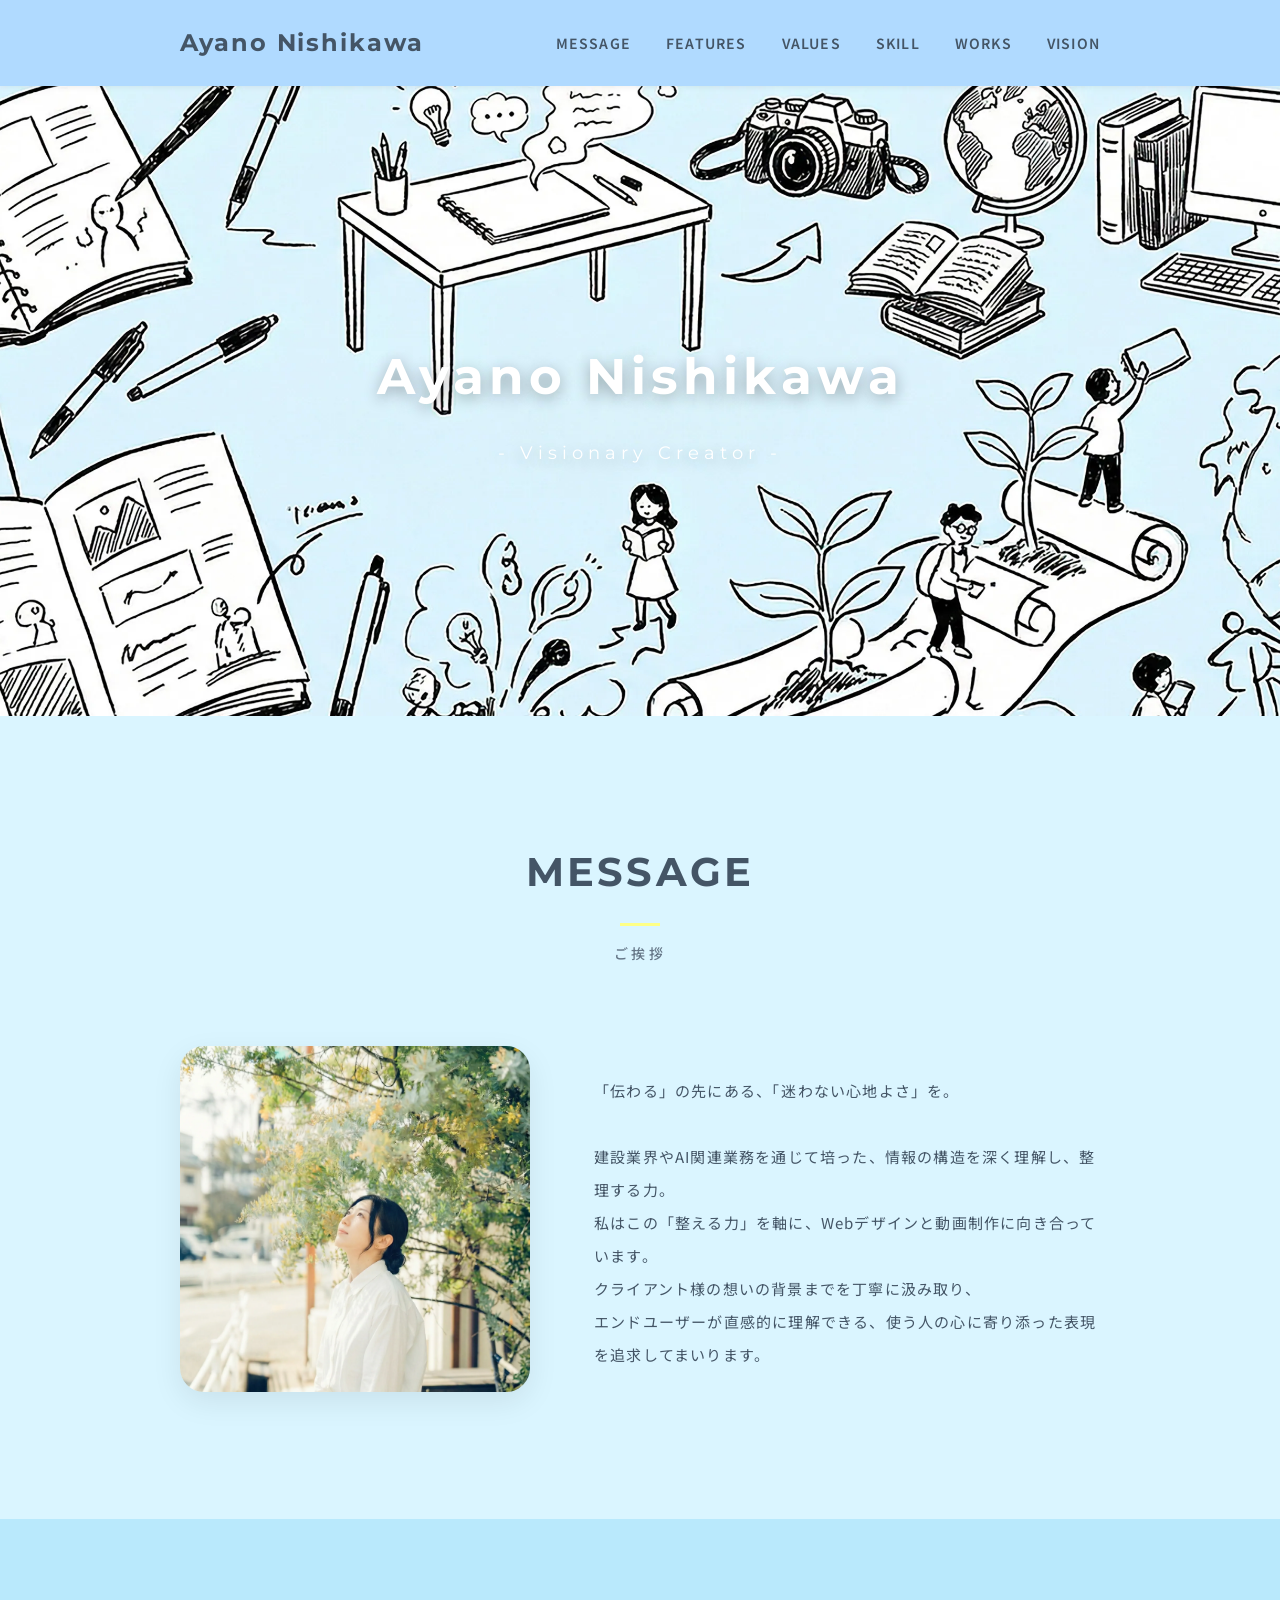
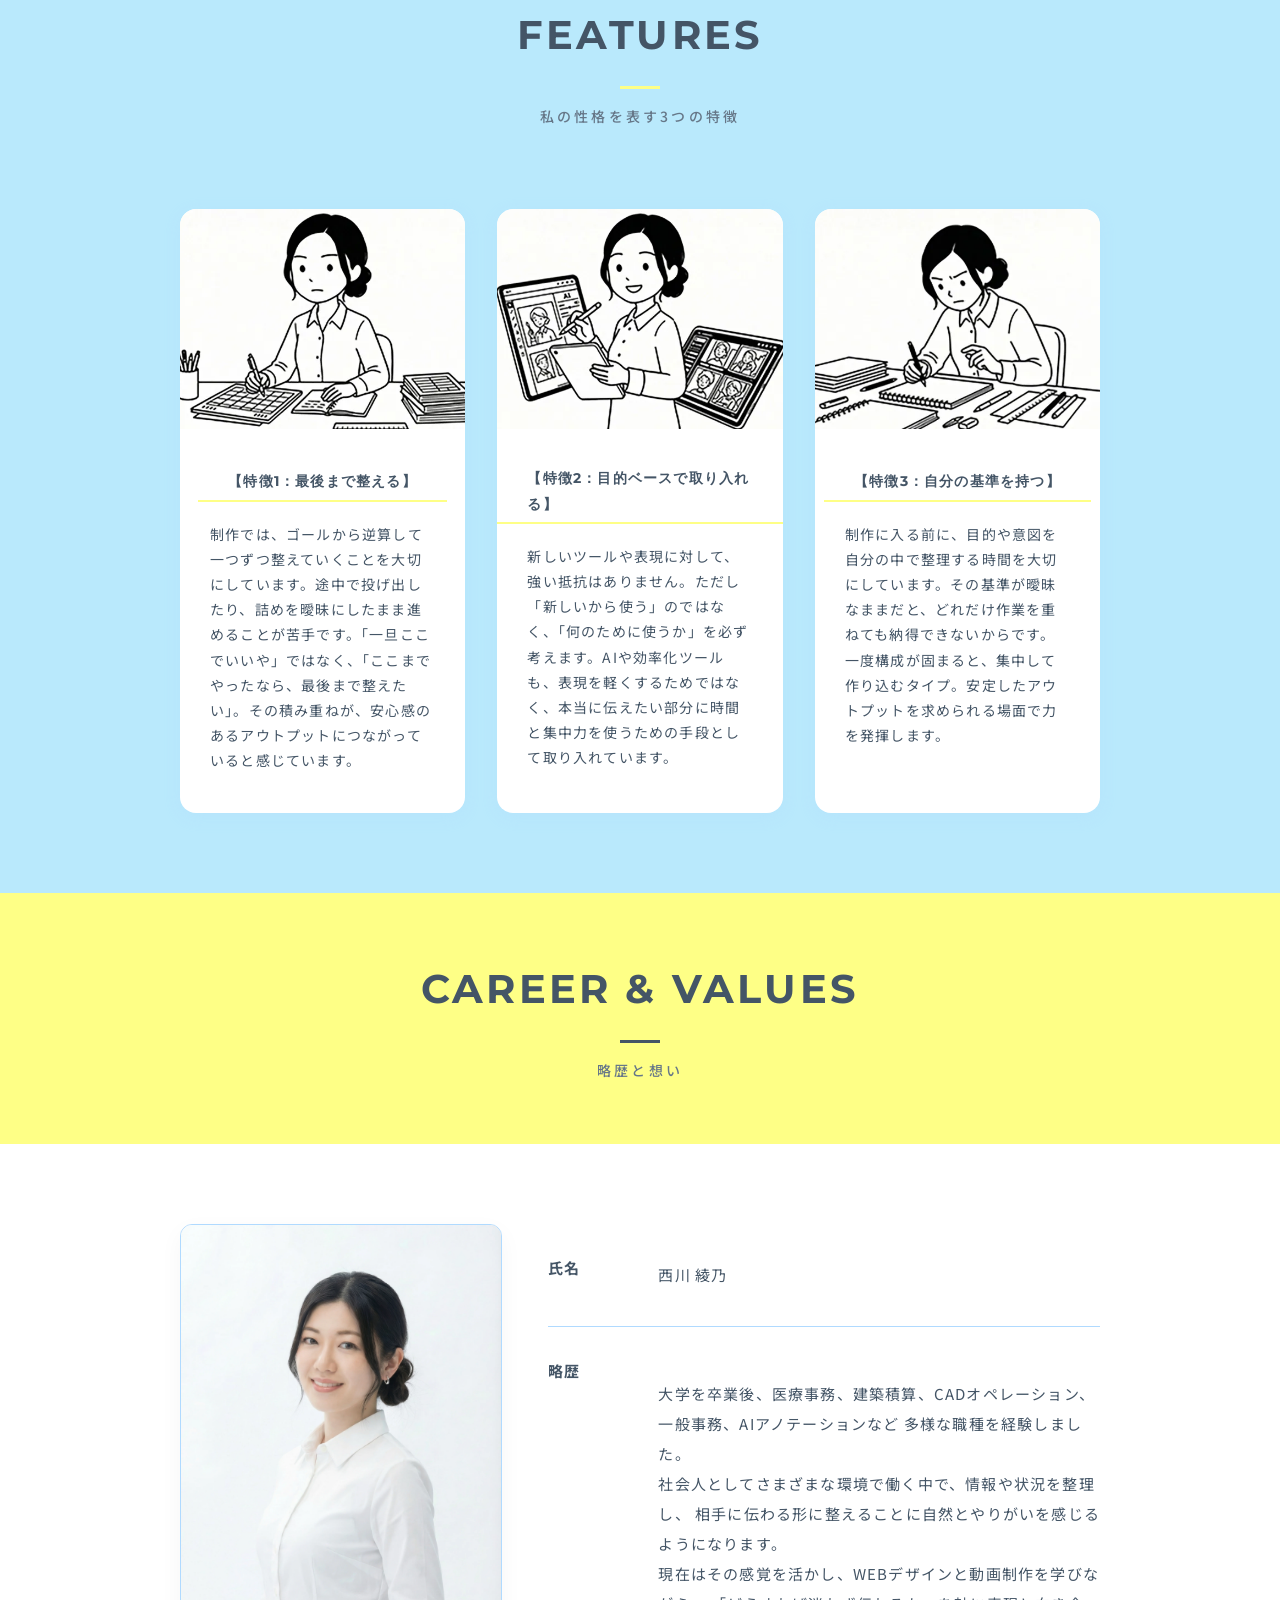
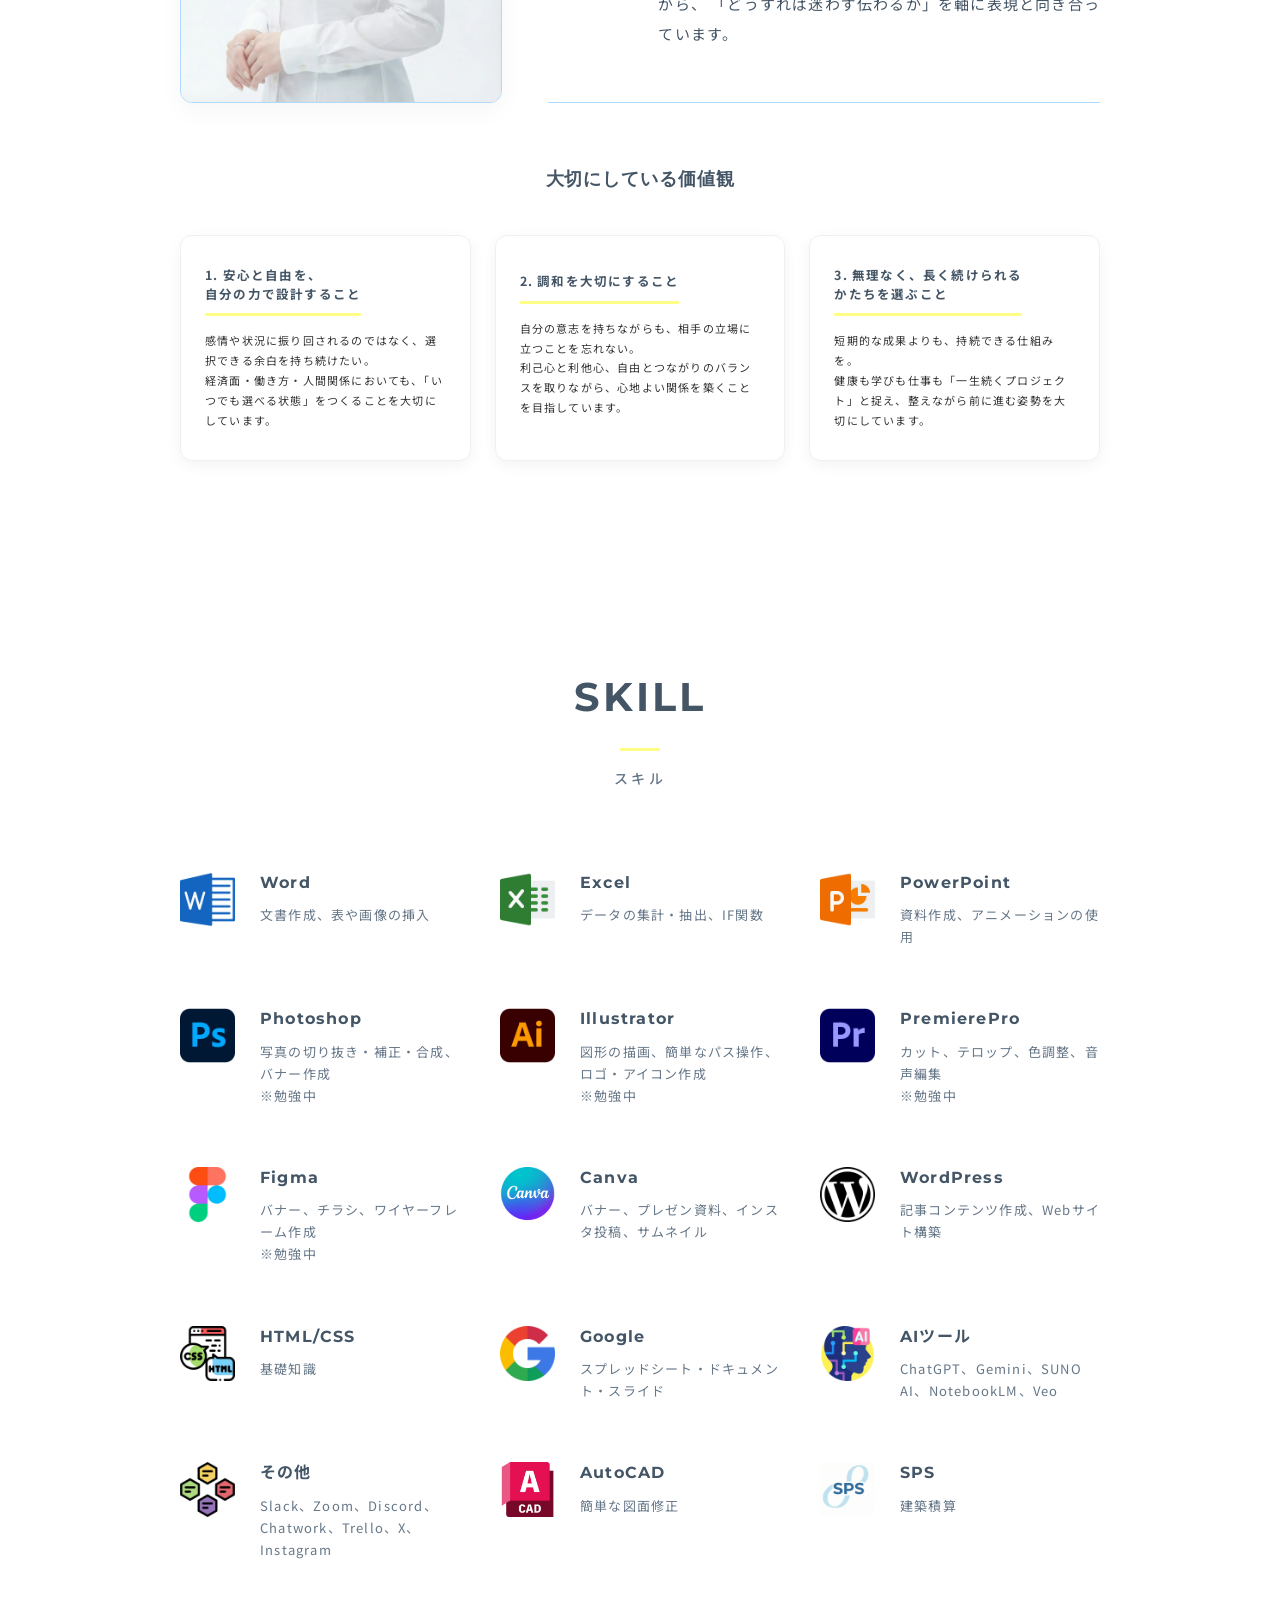
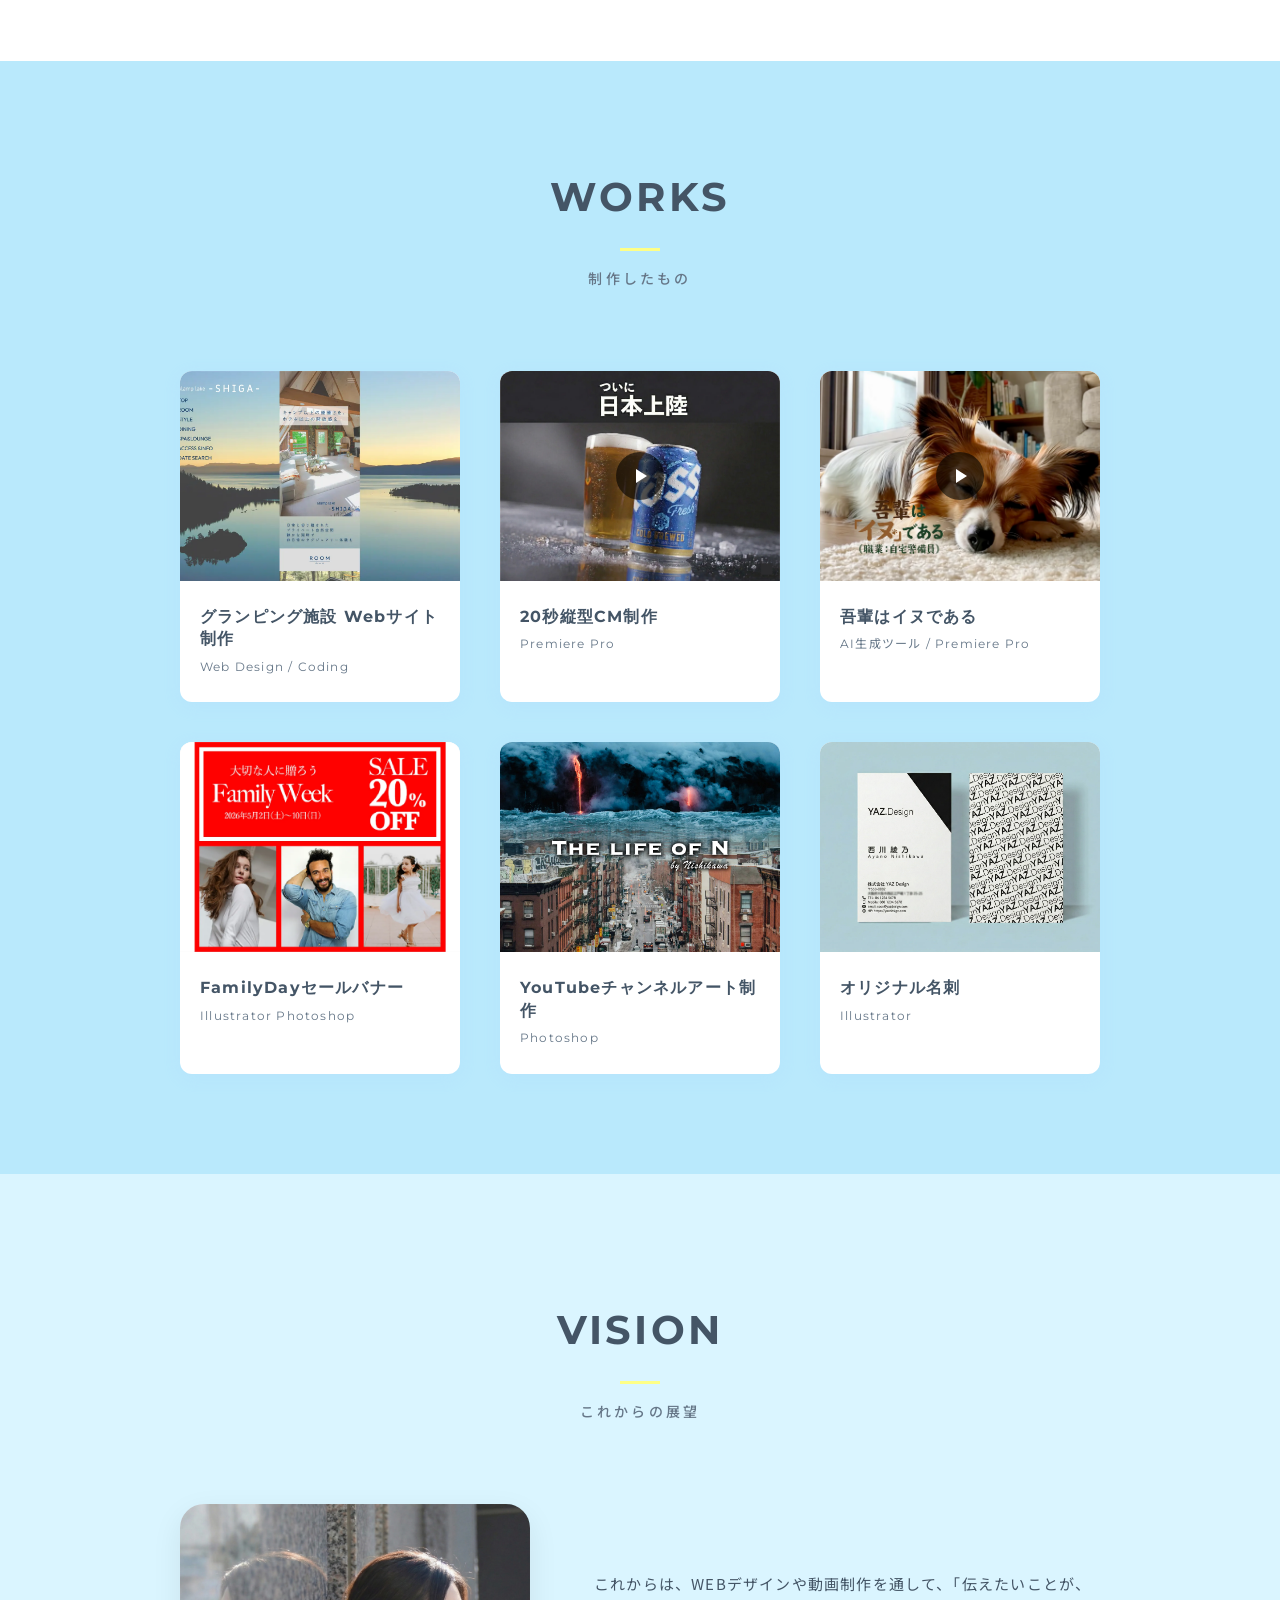
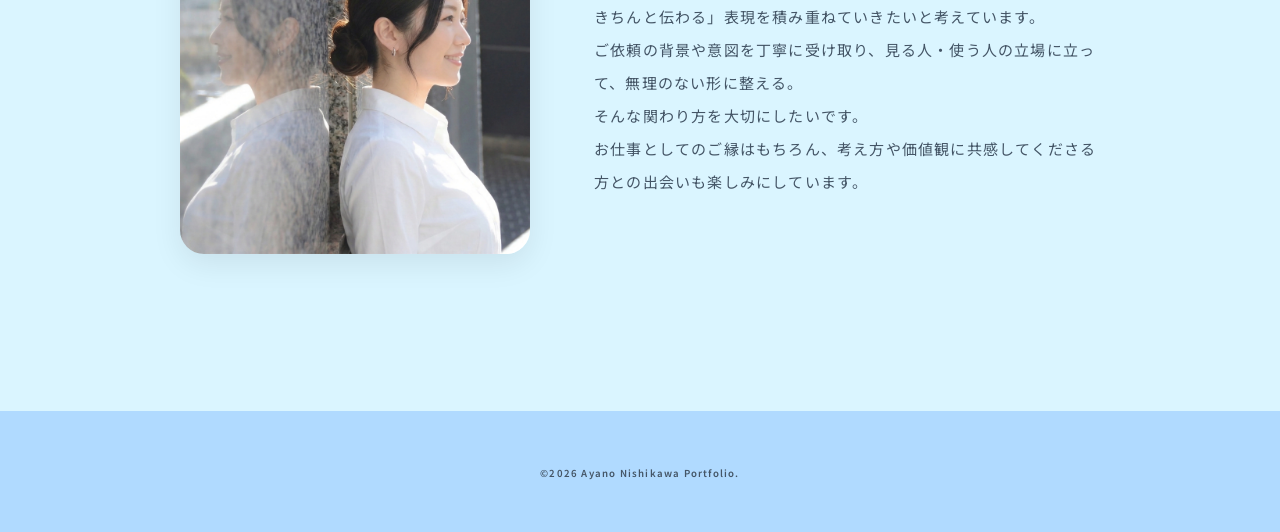
==== commit e1d7164f: "Update index.html" ====
--- a/index.html
+++ b/index.html
@@ -13,6 +13,59 @@
   <link rel="stylesheet" href="css/ress.min.css" />
   <link rel="stylesheet" href="css/style.css" />
   <link rel="icon" href="images/favicon.ico" />
+
+<style>
+    
+    .core-values {
+      margin-top: 60px;
+    }
+    .core-values-ttl {
+      text-align: center;
+      font-size: 1.8rem; 
+      margin-bottom: 40px;
+      font-weight: 700;
+      letter-spacing: 0.05em;
+    }
+    .core-values-list {
+      display: grid;
+      grid-template-columns: repeat(3, 1fr);
+      gap: 24px;
+      list-style: none;
+    }
+    .core-values-item {
+      background: #ffffff;
+      padding: 30px 24px;
+      border-radius: 12px;
+      box-shadow: 0 4px 15px rgba(0,0,0,0.05);
+      border: 1px solid #f0f0f0;
+    }
+    .core-values-item h4 {
+      font-size: 1.25rem; 
+      color: #445566;
+      margin-bottom: 15px;
+      font-weight: 700;
+      line-height: 1.5;
+      border-bottom: 3px solid #FEFF86;
+      padding-bottom: 10px;
+      display: inline-block;
+    }
+    .core-values-item p {
+      font-size: 1.1rem; 
+      line-height: 1.8;
+      color: #333333;
+    }
+    @media (max-width: 768px) {
+      .core-values-list {
+        grid-template-columns: 1fr; 
+      }
+      .core-values-ttl {
+        font-size: 1.5rem; 
+        margin-bottom: 30px;
+      }
+    }
+  </style>
+
+
 </head>
 
 <body>
@@ -132,7 +185,7 @@
             <tr>
               <th>略歴</th>
               <td class="values-text">
-                京都女子大学を卒業後、医療事務、建築積算、CADオペレーション、一般事務、AIアノテーションなど
+                大学を卒業後、医療事務、建築積算、CADオペレーション、一般事務、AIアノテーションなど
                 多様な職種を経験しました。<br>社会人としてさまざまな環境で働く中で、情報や状況を整理し、
                 相手に伝わる形に整えることに自然とやりがいを感じるようになります。<br />
                 現在はその感覚を活かし、WEBデザインと動画制作を学びながら、
@@ -141,6 +194,25 @@
             </tr>
           </table>
         </div>
+
+<div class="core-values">
+          <h3 class="core-values-ttl">大切にしている価値観</h3>
+          <ul class="core-values-list">
+            <li class="core-values-item">
+              <h4>1. 安心と自由を、<br>自分の力で設計すること</h4>
+              <p>感情や状況に振り回されるのではなく、選択できる余白を持ち続けたい。<br>経済面・働き方・人間関係においても、「いつでも選べる状態」をつくることを大切にしています。</p>
+            </li>
+            <li class="core-values-item">
+              <h4>2. 調和を大切にすること</h4>
+              <p>自分の意志を持ちながらも、相手の立場に立つことを忘れない。<br>利己心と利他心、自由とつながりのバランスを取りながら、心地よい関係を築くことを目指しています。</p>
+            </li>
+            <li class="core-values-item">
+              <h4>3. 無理なく、長く続けられる<br>かたちを選ぶこと</h4>
+              <p>短期的な成果よりも、持続できる仕組みを。<br>健康も学びも仕事も「一生続くプロジェクト」と捉え、整えながら前に進む姿勢を大切にしています。</p>
+            </li>
+          </ul>
+        </div>
+
       </div>
     </section>
 
@@ -473,4 +545,4 @@
   </script>
 </body>
 
-</html>+</html>
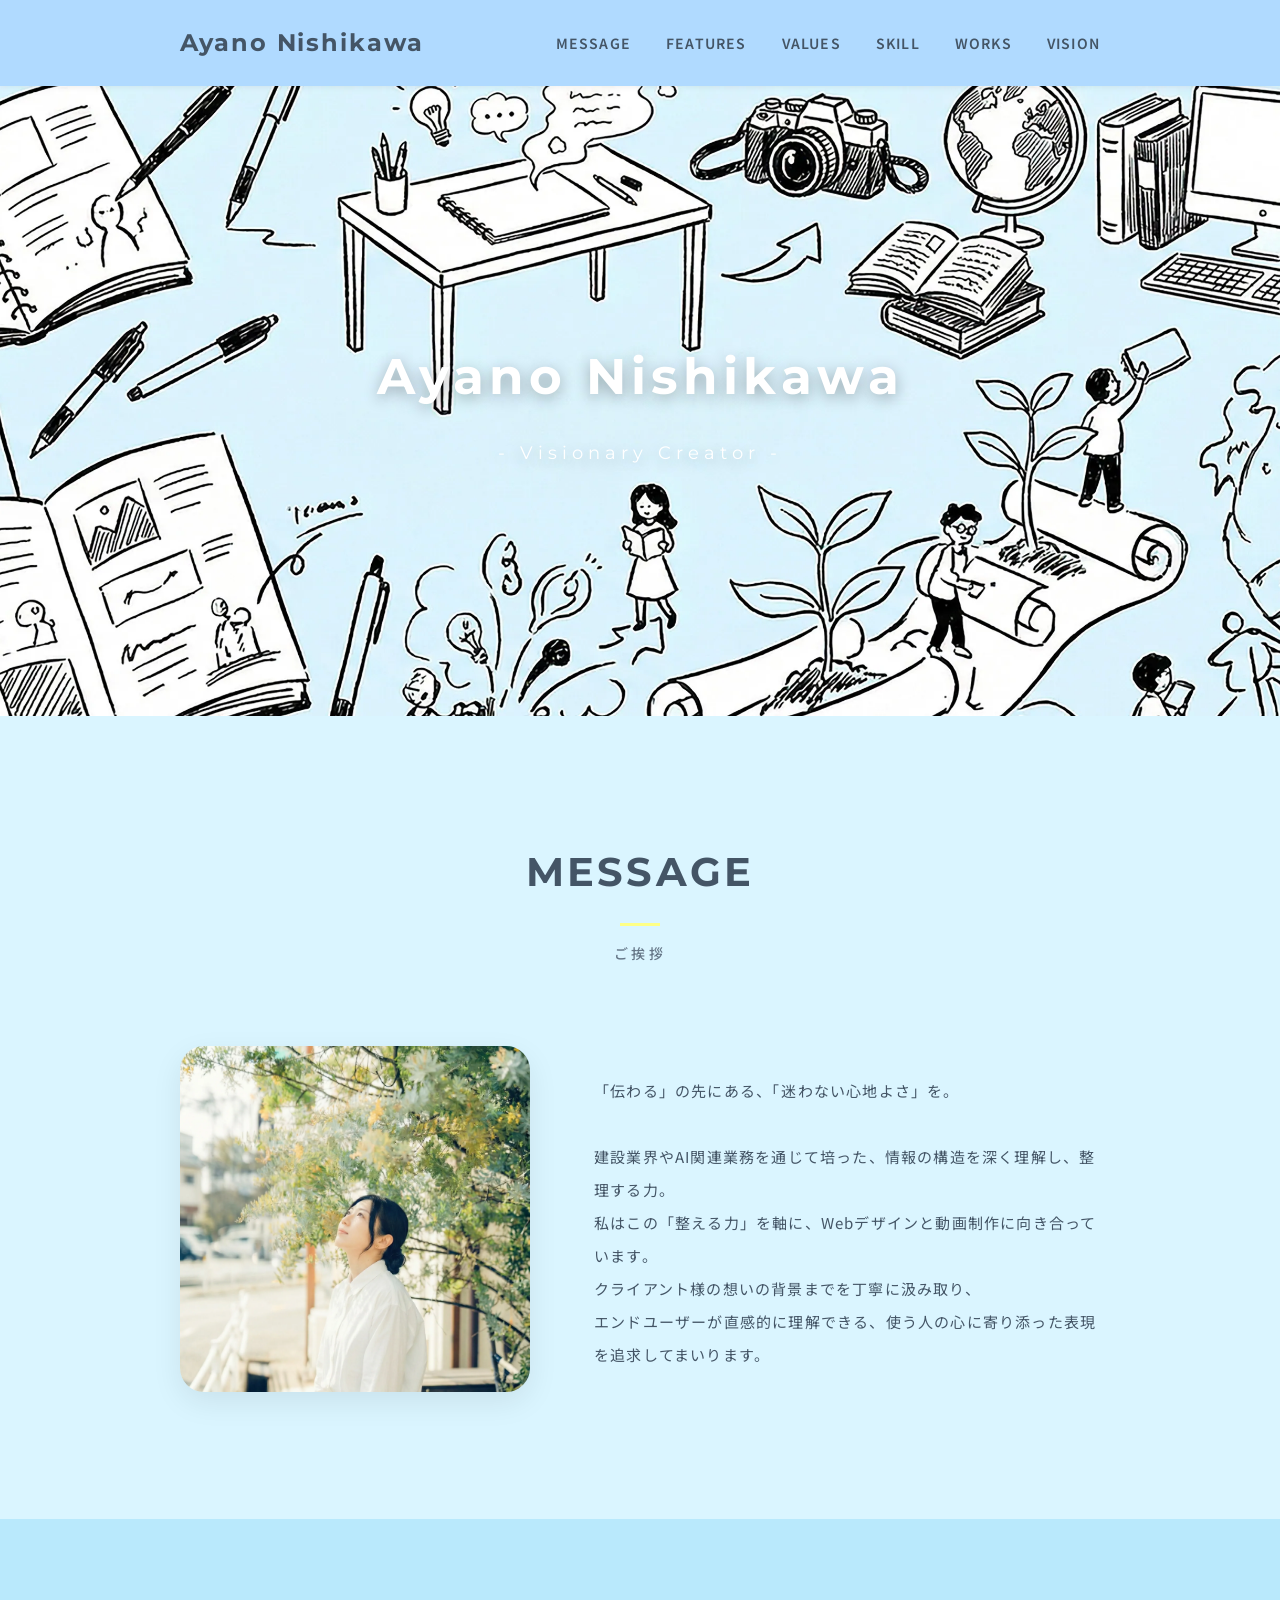
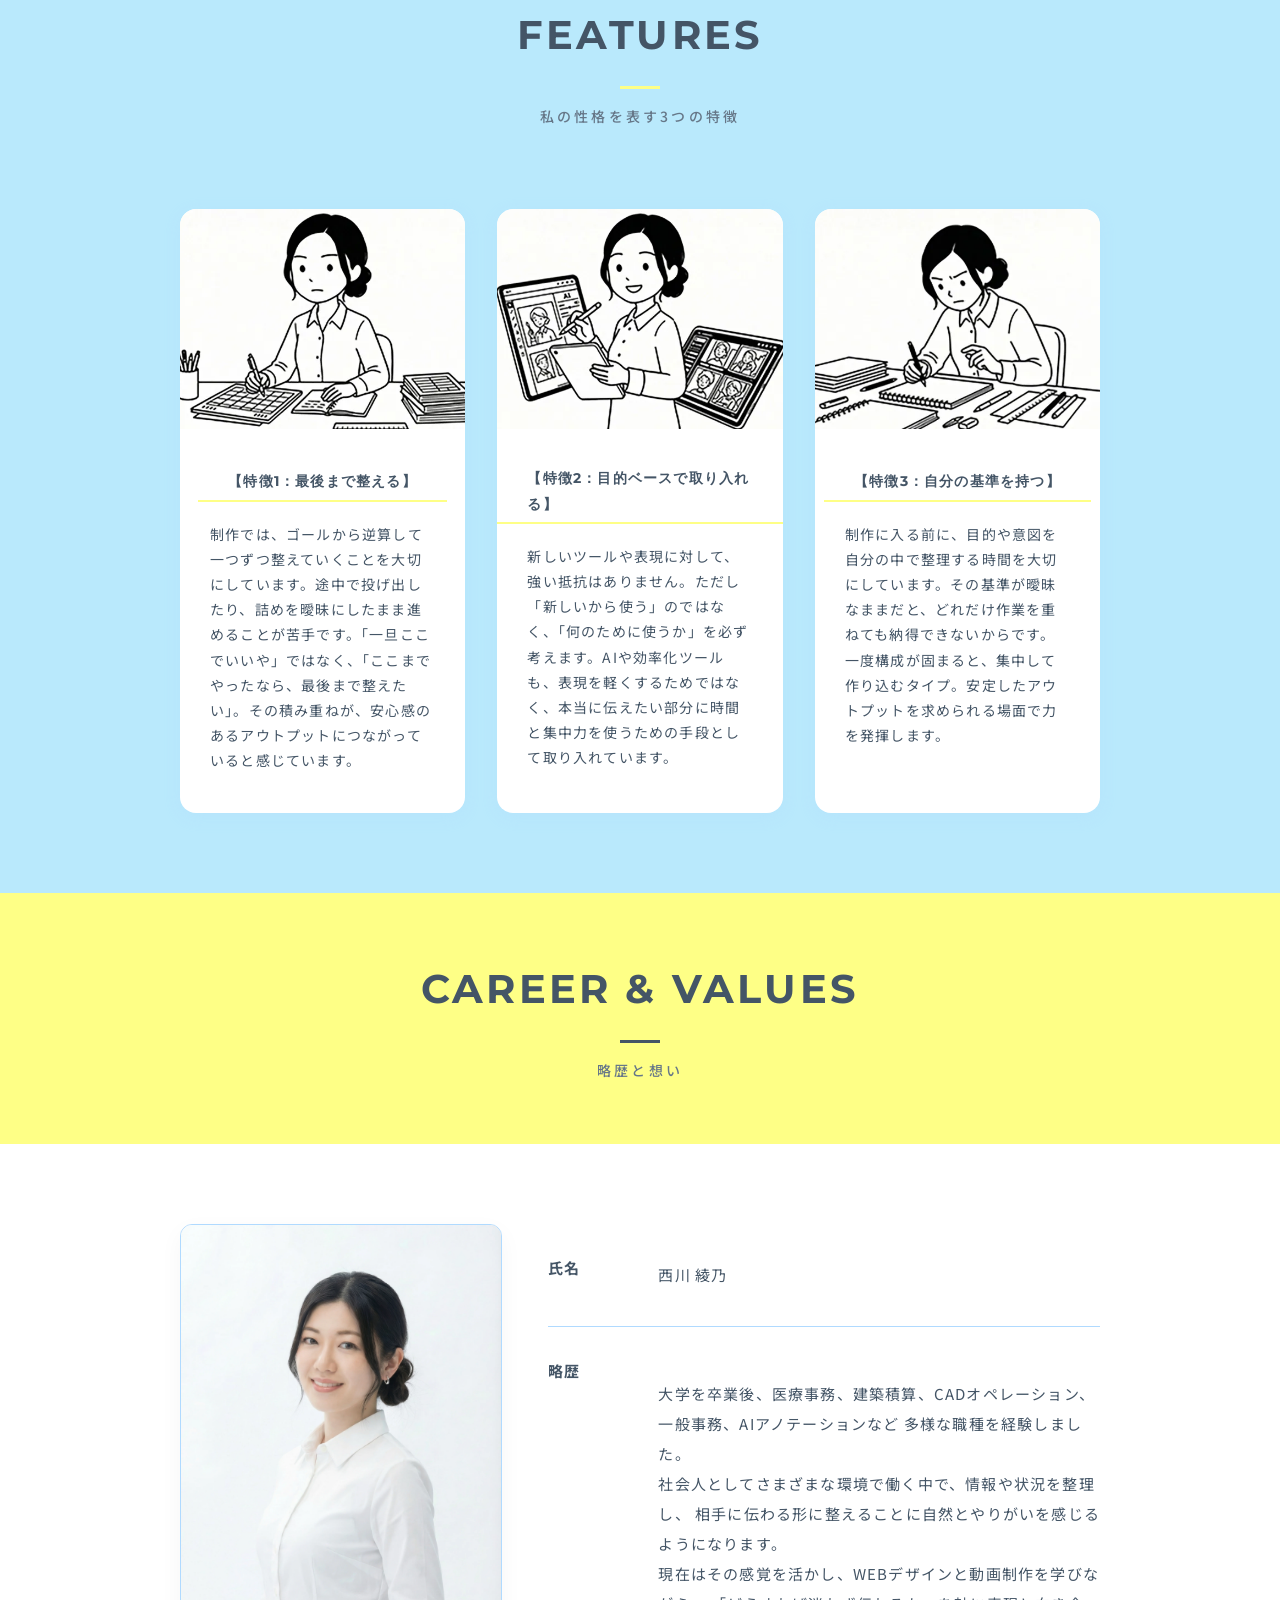
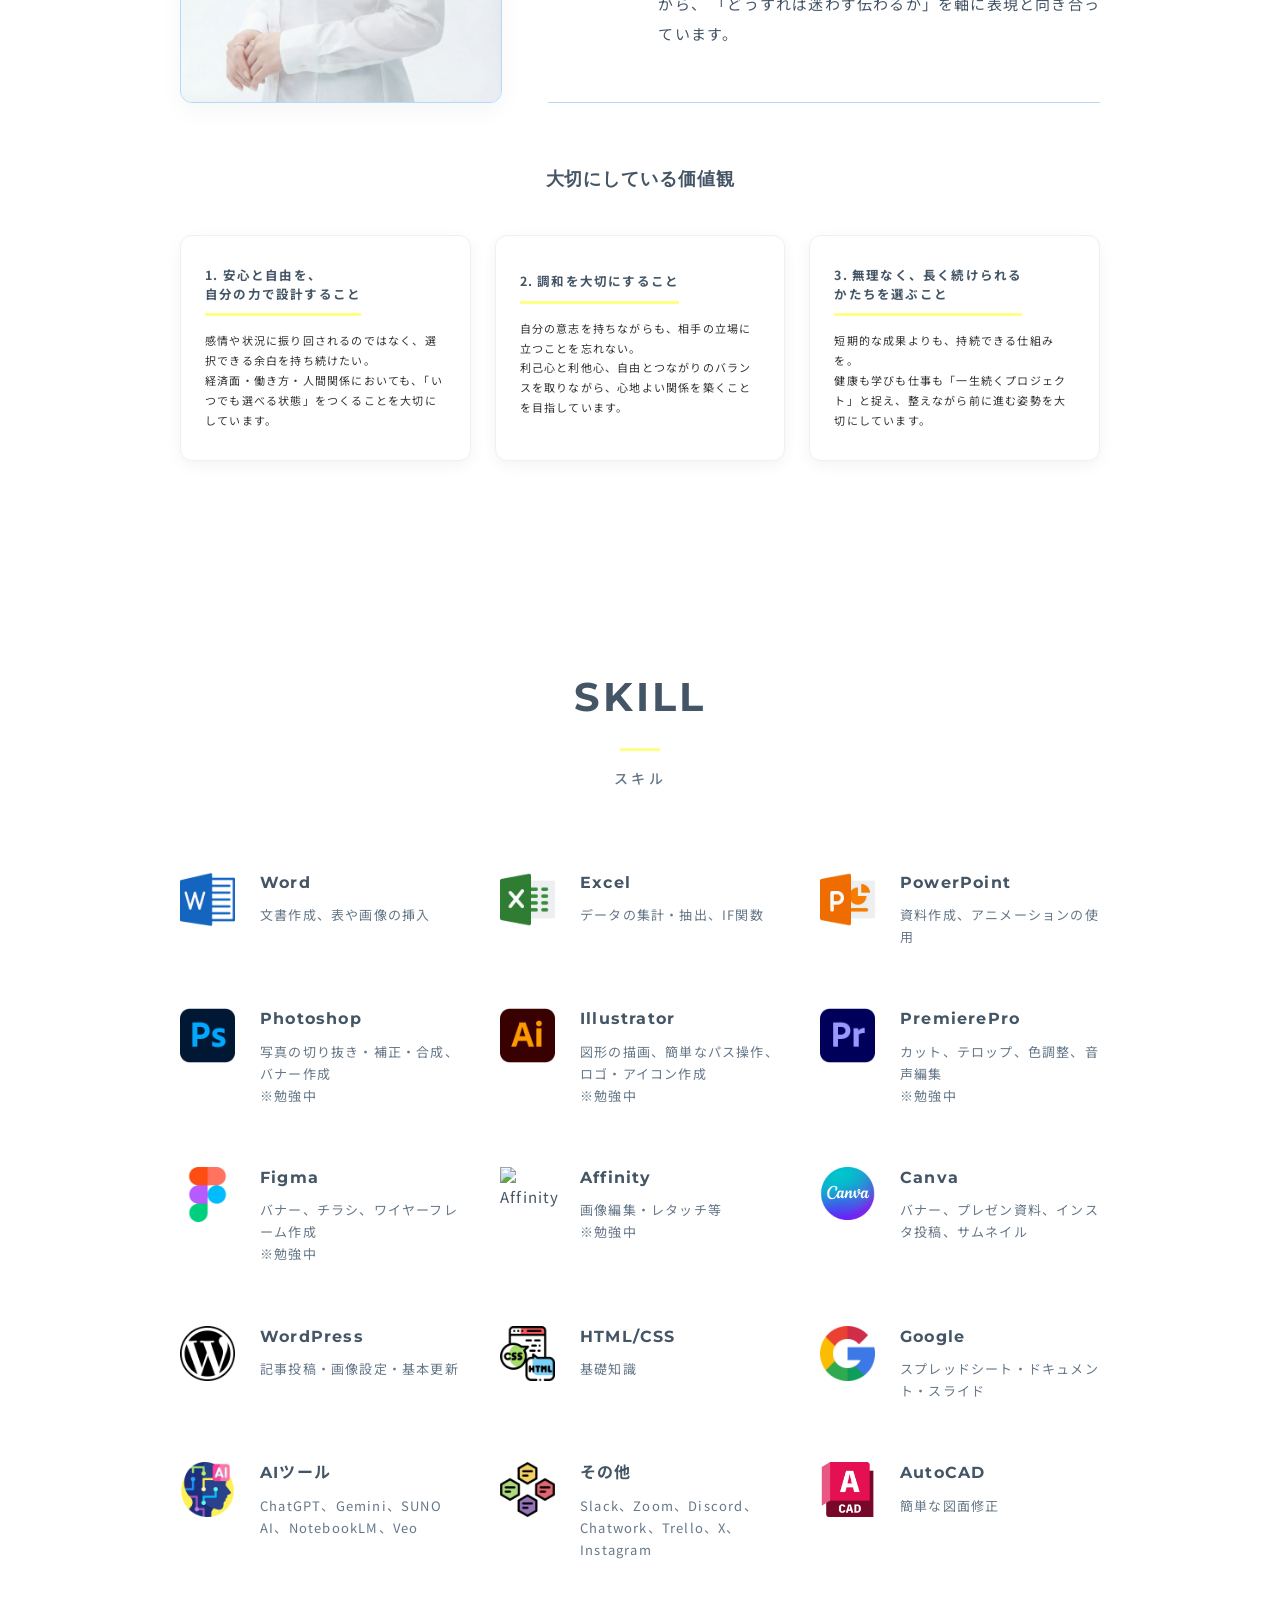
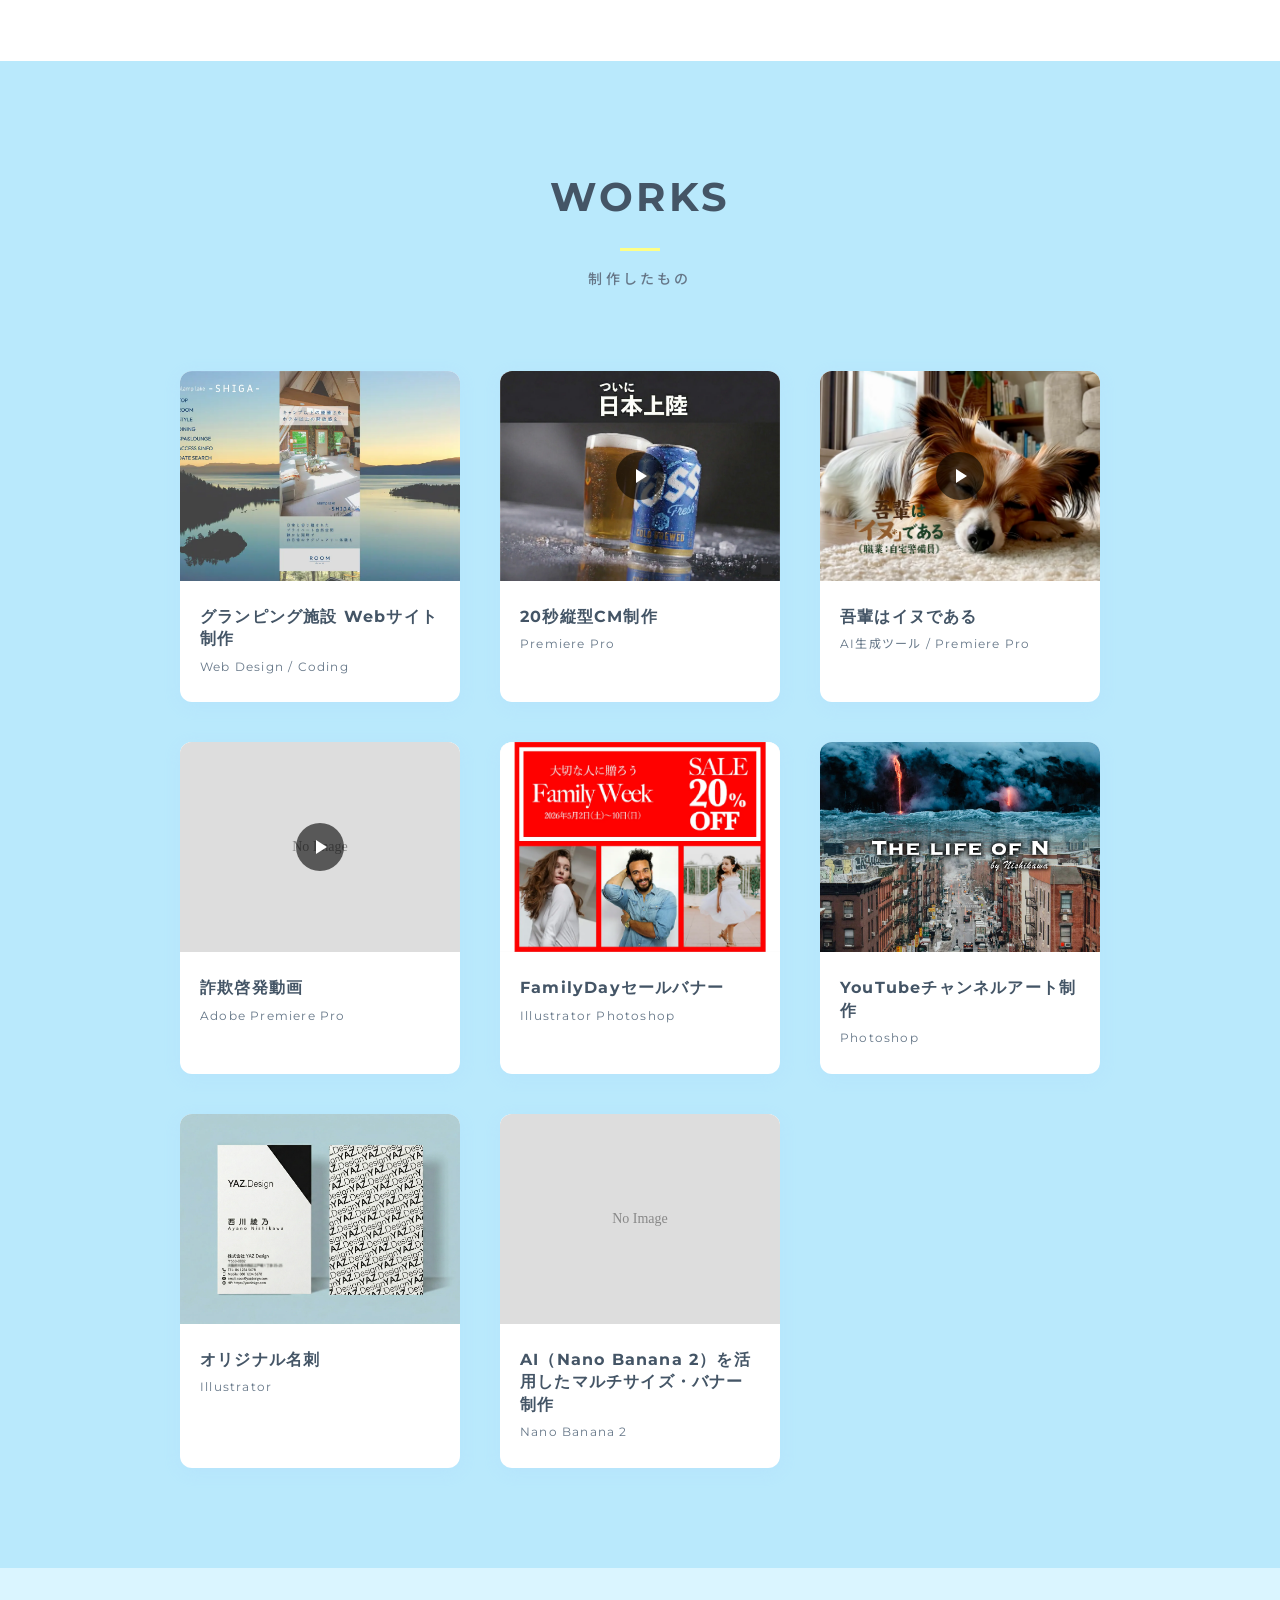
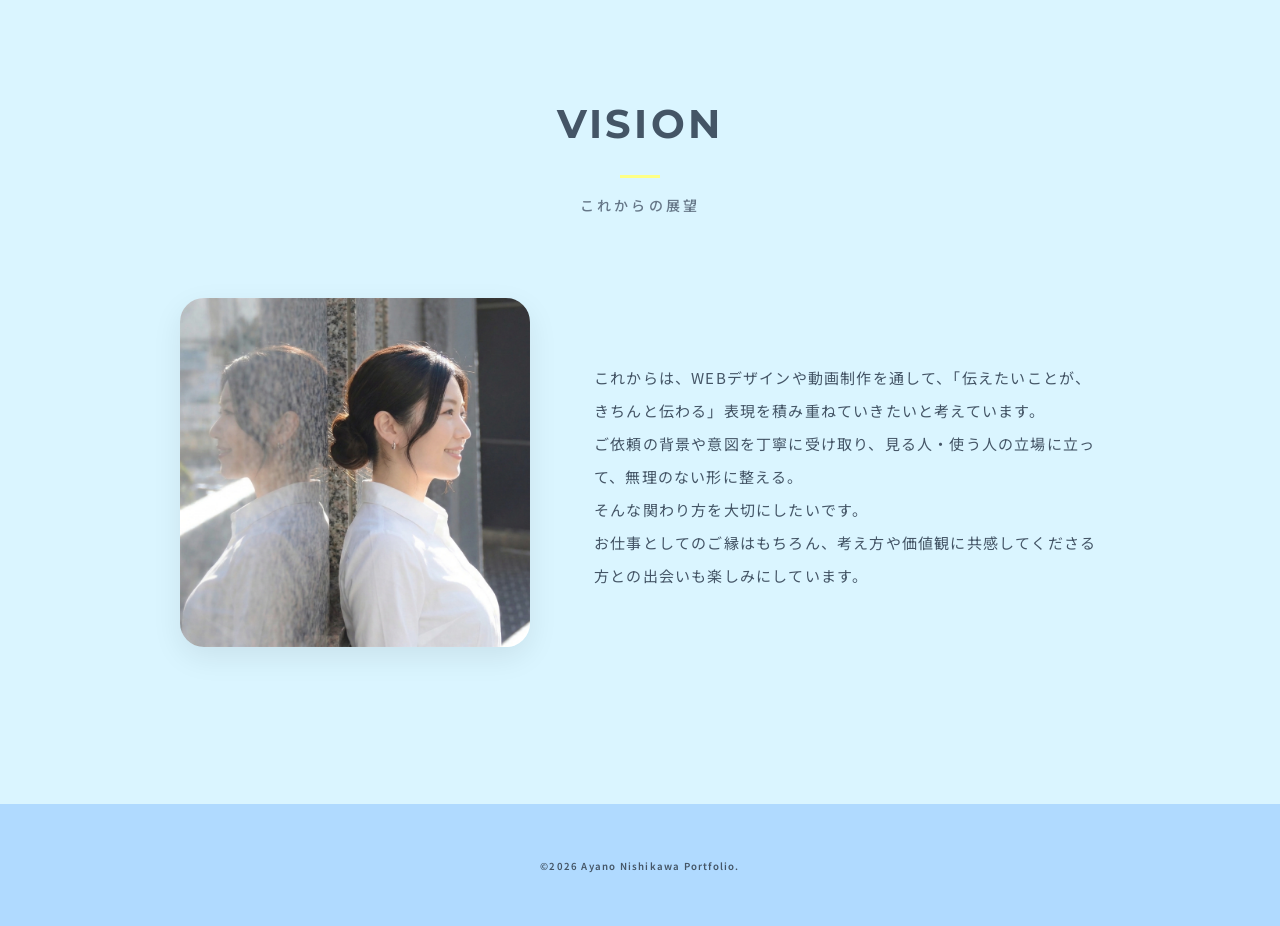
==== commit 42c4218f: "Update index.html" ====
--- a/index.html
+++ b/index.html
@@ -5,6 +5,7 @@
   <meta charset="UTF-8" />
   <meta name="viewport" content="width=device-width, initial-scale=1.0" />
   <title>Ayano Nishikawa</title>
+
   <link rel="preconnect" href="https://fonts.googleapis.com" />
   <link rel="preconnect" href="https://fonts.gstatic.com" crossorigin />
   <link
@@ -14,58 +15,62 @@
   <link rel="stylesheet" href="css/style.css" />
   <link rel="icon" href="images/favicon.ico" />
 
-<style>
-    
+  <style>
     .core-values {
       margin-top: 60px;
     }
+
     .core-values-ttl {
       text-align: center;
-      font-size: 1.8rem; 
+      font-size: 1.8rem;
       margin-bottom: 40px;
       font-weight: 700;
       letter-spacing: 0.05em;
     }
+
     .core-values-list {
       display: grid;
       grid-template-columns: repeat(3, 1fr);
       gap: 24px;
       list-style: none;
     }
+
     .core-values-item {
       background: #ffffff;
       padding: 30px 24px;
       border-radius: 12px;
-      box-shadow: 0 4px 15px rgba(0,0,0,0.05);
+      box-shadow: 0 4px 15px rgba(0, 0, 0, 0.05);
       border: 1px solid #f0f0f0;
     }
+
     .core-values-item h4 {
-      font-size: 1.25rem; 
+      font-size: 1.25rem;
       color: #445566;
       margin-bottom: 15px;
       font-weight: 700;
       line-height: 1.5;
-      border-bottom: 3px solid #FEFF86;
+      border-bottom: 3px solid #feff86;
       padding-bottom: 10px;
       display: inline-block;
     }
+
     .core-values-item p {
-      font-size: 1.1rem; 
+      font-size: 1.1rem;
       line-height: 1.8;
       color: #333333;
     }
+
     @media (max-width: 768px) {
       .core-values-list {
-        grid-template-columns: 1fr; 
+        grid-template-columns: 1fr;
       }
+
       .core-values-ttl {
-        font-size: 1.5rem; 
+        font-size: 1.5rem;
         margin-bottom: 30px;
       }
     }
   </style>
-
-
 </head>
 
 <body>
@@ -112,10 +117,10 @@
           </div>
           <div class="profile-txt-box">
             <p class="profile-txt">
-              「伝わる」の先にある、「迷わない心地よさ」を。<br><br>
-              建設業界やAI関連業務を通じて培った、情報の構造を深く理解し、整理する力。<br class="pc-only">
-              私はこの「整える力」を軸に、Webデザインと動画制作に向き合っています。<br class="pc-only">
-              クライアント様の想いの背景までを丁寧に汲み取り、<br class="pc-only">
+              「伝わる」の先にある、「迷わない心地よさ」を。<br /><br />
+              建設業界やAI関連業務を通じて培った、情報の構造を深く理解し、整理する力。<br class="pc-only" />
+              私はこの「整える力」を軸に、Webデザインと動画制作に向き合っています。<br class="pc-only" />
+              クライアント様の想いの背景までを丁寧に汲み取り、<br class="pc-only" />
               エンドユーザーが直感的に理解できる、使う人の心に寄り添った表現を追求してまいります。
             </p>
           </div>
@@ -165,9 +170,7 @@
 
     <section id="values" class="values">
       <div class="values__ttl">
-        <h2 class="section-ttl">
-          Career & Values<span>略歴と想い</span>
-        </h2>
+        <h2 class="section-ttl">Career & Values<span>略歴と想い</span></h2>
       </div>
       <div class="inner">
         <div class="values__detail flexB">
@@ -186,7 +189,7 @@
               <th>略歴</th>
               <td class="values-text">
                 大学を卒業後、医療事務、建築積算、CADオペレーション、一般事務、AIアノテーションなど
-                多様な職種を経験しました。<br>社会人としてさまざまな環境で働く中で、情報や状況を整理し、
+                多様な職種を経験しました。<br />社会人としてさまざまな環境で働く中で、情報や状況を整理し、
                 相手に伝わる形に整えることに自然とやりがいを感じるようになります。<br />
                 現在はその感覚を活かし、WEBデザインと動画制作を学びながら、
                 「どうすれば迷わず伝わるか」を軸に表現と向き合っています。
@@ -195,153 +198,189 @@
           </table>
         </div>
 
-<div class="core-values">
+        <div class="core-values">
           <h3 class="core-values-ttl">大切にしている価値観</h3>
           <ul class="core-values-list">
             <li class="core-values-item">
-              <h4>1. 安心と自由を、<br>自分の力で設計すること</h4>
-              <p>感情や状況に振り回されるのではなく、選択できる余白を持ち続けたい。<br>経済面・働き方・人間関係においても、「いつでも選べる状態」をつくることを大切にしています。</p>
+              <h4>1. 安心と自由を、<br />自分の力で設計すること</h4>
+              <p>
+                感情や状況に振り回されるのではなく、選択できる余白を持ち続けたい。<br />経済面・働き方・人間関係においても、「いつでも選べる状態」をつくることを大切にしています。
+              </p>
             </li>
             <li class="core-values-item">
               <h4>2. 調和を大切にすること</h4>
-              <p>自分の意志を持ちながらも、相手の立場に立つことを忘れない。<br>利己心と利他心、自由とつながりのバランスを取りながら、心地よい関係を築くことを目指しています。</p>
+              <p>
+                自分の意志を持ちながらも、相手の立場に立つことを忘れない。<br />利己心と利他心、自由とつながりのバランスを取りながら、心地よい関係を築くことを目指しています。
+              </p>
             </li>
             <li class="core-values-item">
-              <h4>3. 無理なく、長く続けられる<br>かたちを選ぶこと</h4>
-              <p>短期的な成果よりも、持続できる仕組みを。<br>健康も学びも仕事も「一生続くプロジェクト」と捉え、整えながら前に進む姿勢を大切にしています。</p>
+              <h4>3. 無理なく、長く続けられる<br />かたちを選ぶこと</h4>
+              <p>
+                短期的な成果よりも、持続できる仕組みを。<br />健康も学びも仕事も「一生続くプロジェクト」と捉え、整えながら前に進む姿勢を大切にしています。
+              </p>
             </li>
           </ul>
         </div>
-
       </div>
     </section>
 
     <section id="skill" class="skill">
       <div class="inner">
-        <h2 class="section-ttl">
-          Skill<span>スキル</span>
-        </h2>
+        <h2 class="section-ttl">Skill<span>スキル</span></h2>
         <div class="skill-grid">
           <div class="skill-item">
-            <div class="skill-icon"><img src="images/word.webp" alt="Word"></div>
+            <div class="skill-icon">
+              <img src="images/word.webp" alt="Word" />
+            </div>
             <div class="skill-info">
               <h3>Word</h3>
               <p>文書作成、表や画像の挿入</p>
             </div>
           </div>
           <div class="skill-item">
-            <div class="skill-icon"><img src="images/excel.webp" alt="Excel"></div>
+            <div class="skill-icon">
+              <img src="images/excel.webp" alt="Excel" />
+            </div>
             <div class="skill-info">
               <h3>Excel</h3>
               <p>データの集計・抽出、IF関数</p>
             </div>
           </div>
           <div class="skill-item">
-            <div class="skill-icon"><img src="images/powerpoint.webp" alt="PowerPoint"></div>
+            <div class="skill-icon">
+              <img src="images/powerpoint.webp" alt="PowerPoint" />
+            </div>
             <div class="skill-info">
               <h3>PowerPoint</h3>
               <p>資料作成、アニメーションの使用</p>
             </div>
           </div>
           <div class="skill-item">
-            <div class="skill-icon"><img src="images/photoshop.webp" alt="Photoshop"></div>
+            <div class="skill-icon">
+              <img src="images/photoshop.webp" alt="Photoshop" />
+            </div>
             <div class="skill-info">
               <h3>Photoshop</h3>
-              <p>写真の切り抜き・補正・合成、バナー作成<br>※勉強中</p>
-            </div>
-          </div>
-          <div class="skill-item">
-            <div class="skill-icon"><img src="images/illustrator.webp" alt="Illustrator"></div>
+              <p>写真の切り抜き・補正・合成、バナー作成<br />※勉強中</p>
+            </div>
+          </div>
+          <div class="skill-item">
+            <div class="skill-icon">
+              <img src="images/illustrator.webp" alt="Illustrator" />
+            </div>
             <div class="skill-info">
               <h3>Illustrator</h3>
-              <p>図形の描画、簡単なパス操作、ロゴ・アイコン作成<br>※勉強中</p>
-            </div>
-          </div>
-          <div class="skill-item">
-            <div class="skill-icon"><img src="images/premiere.webp" alt="PremierePro"></div>
+              <p>
+                図形の描画、簡単なパス操作、ロゴ・アイコン作成<br />※勉強中
+              </p>
+            </div>
+          </div>
+          <div class="skill-item">
+            <div class="skill-icon">
+              <img src="images/premiere.webp" alt="PremierePro" />
+            </div>
             <div class="skill-info">
               <h3>PremierePro</h3>
-              <p>カット、テロップ、色調整、音声編集<br>※勉強中</p>
-            </div>
-          </div>
-          <div class="skill-item">
-            <div class="skill-icon"><img src="images/figma.webp" alt="Figma"></div>
+              <p>カット、テロップ、色調整、音声編集<br />※勉強中</p>
+            </div>
+          </div>
+          <div class="skill-item">
+            <div class="skill-icon">
+              <img src="images/figma.webp" alt="Figma" />
+            </div>
             <div class="skill-info">
               <h3>Figma</h3>
-              <p>バナー、チラシ、ワイヤーフレーム作成<br>※勉強中</p>
-            </div>
-          </div>
-          <div class="skill-item">
-            <div class="skill-icon"><img src="images/canva.webp" alt="Canva"></div>
+              <p>バナー、チラシ、ワイヤーフレーム作成<br />※勉強中</p>
+            </div>
+          </div>
+          <div class="skill-item">
+            <div class="skill-icon">
+              <img src="images/affinity.webp" alt="Affinity" />
+            </div>
+            <div class="skill-info">
+              <h3>Affinity</h3>
+              <p>画像編集・レタッチ等<br />※勉強中</p>
+            </div>
+          </div>
+          <div class="skill-item">
+            <div class="skill-icon">
+              <img src="images/canva.webp" alt="Canva" />
+            </div>
             <div class="skill-info">
               <h3>Canva</h3>
               <p>バナー、プレゼン資料、インスタ投稿、サムネイル</p>
             </div>
           </div>
           <div class="skill-item">
-            <div class="skill-icon"><img src="images/wordpress.webp" alt="WordPress"></div>
+            <div class="skill-icon">
+              <img src="images/wordpress.webp" alt="WordPress" />
+            </div>
             <div class="skill-info">
               <h3>WordPress</h3>
-              <p>記事コンテンツ作成、Webサイト構築</p>
-            </div>
-          </div>
-          <div class="skill-item">
-            <div class="skill-icon"><img src="images/htmlcss.webp" alt="HTML/CSS"></div>
+              <p>記事投稿・画像設定・基本更新</p>
+            </div>
+          </div>
+          <div class="skill-item">
+            <div class="skill-icon">
+              <img src="images/htmlcss.webp" alt="HTML/CSS" />
+            </div>
             <div class="skill-info">
               <h3>HTML/CSS</h3>
               <p>基礎知識</p>
             </div>
           </div>
           <div class="skill-item">
-            <div class="skill-icon"><img src="images/google.webp" alt="Google"></div>
+            <div class="skill-icon">
+              <img src="images/google.webp" alt="Google" />
+            </div>
             <div class="skill-info">
               <h3>Google</h3>
               <p>スプレッドシート・ドキュメント・スライド</p>
             </div>
           </div>
           <div class="skill-item">
-            <div class="skill-icon"><img src="images/ai.webp" alt="AIツール"></div>
+            <div class="skill-icon">
+              <img src="images/ai.webp" alt="AIツール" />
+            </div>
             <div class="skill-info">
               <h3>AIツール</h3>
               <p>ChatGPT、Gemini、SUNO AI、NotebookLM、Veo</p>
             </div>
           </div>
           <div class="skill-item">
-            <div class="skill-icon"><img src="images/others.webp" alt="その他"></div>
+            <div class="skill-icon">
+              <img src="images/others.webp" alt="その他" />
+            </div>
             <div class="skill-info">
               <h3>その他</h3>
               <p>Slack、Zoom、Discord、Chatwork、Trello、X、Instagram</p>
             </div>
           </div>
           <div class="skill-item">
-            <div class="skill-icon"><img src="images/autocad.webp" alt="AutoCAD"></div>
+            <div class="skill-icon">
+              <img src="images/autocad.webp" alt="AutoCAD" />
+            </div>
             <div class="skill-info">
               <h3>AutoCAD</h3>
               <p>簡単な図面修正</p>
             </div>
           </div>
-          <div class="skill-item">
-            <div class="skill-icon"><img src="images/sps.webp" alt="SPS"></div>
-            <div class="skill-info">
-              <h3>SPS</h3>
-              <p>建築積算</p>
-            </div>
-          </div>
+
         </div>
       </div>
     </section>
 
     <section id="works" class="works">
       <div class="inner">
-        <h2 class="section-ttl">
-          Works<span>制作したもの</span>
-        </h2>
+        <h2 class="section-ttl">Works<span>制作したもの</span></h2>
         <div class="works-grid">
           <!-- Item 1 (Web Site) -->
           <div class="works-item" data-link="works/work-detail.html">
             <div class="works-img">
-              <img src="images/top.webp" alt="グランピング施設 Webサイト制作" loading="lazy"
-                onerror="this.src='data:image/svg+xml;charset=UTF-8,%3Csvg%20width%3D%22400%22%20height%3D%22300%22%20xmlns%3D%22http%3A%2F%2Fwww.w3.org%2F2000%2Fsvg%22%3E%3Crect%20width%3D%22400%22%20height%3D%22300%22%20fill%3D%22%23dddddd%22%2F%3E%3Ctext%20x%3D%2250%25%22%20y%3D%2250%25%22%20font-size%3D%2220%22%20text-anchor%3D%22middle%22%20fill%3D%22%23888888%22%20dy%3D%22.3em%22%3ENo%20Image%3C%2Ftext%3E%3C%2Fsvg%3E'">
+              <img src="images/top.webp" alt="グランピング施設 Webサイト制作" loading="lazy" onerror="
+                    this.src =
+                      'data:image/svg+xml;charset=UTF-8,%3Csvg%20width%3D%22400%22%20height%3D%22300%22%20xmlns%3D%22http%3A%2F%2Fwww.w3.org%2F2000%2Fsvg%22%3E%3Crect%20width%3D%22400%22%20height%3D%22300%22%20fill%3D%22%23dddddd%22%2F%3E%3Ctext%20x%3D%2250%25%22%20y%3D%2250%25%22%20font-size%3D%2220%22%20text-anchor%3D%22middle%22%20fill%3D%22%23888888%22%20dy%3D%22.3em%22%3ENo%20Image%3C%2Ftext%3E%3C%2Fsvg%3E'
+                  " />
             </div>
             <div class="works-info">
               <h3>グランピング施設 Webサイト制作</h3>
@@ -354,11 +393,24 @@
             data-img="images/cass.webp"
             data-video="https://drive.google.com/file/d/1fk-187DsIcz4aVdjXGDadZs5vpCNqjKo/preview">
             <div class="works-img">
-              <div style="position: relative; width: 100%; height: 100%;">
-                <img src="images/cass.webp" alt="20秒縦型CM制作" loading="lazy"
-                  onerror="this.src='data:image/svg+xml;charset=UTF-8,%3Csvg%20width%3D%22400%22%20height%3D%22300%22%20xmlns%3D%22http%3A%2F%2Fwww.w3.org%2F2000%2Fsvg%22%3E%3Crect%20width%3D%22400%22%20height%3D%22300%22%20fill%3D%22%23dddddd%22%2F%3E%3Ctext%20x%3D%2250%25%22%20y%3D%2250%25%22%20font-size%3D%2220%22%20text-anchor%3D%22middle%22%20fill%3D%22%23888888%22%20dy%3D%22.3em%22%3ENo%20Image%3C%2Ftext%3E%3C%2Fsvg%3E'">
-                <div
-                  style="position: absolute; top: 50%; left: 50%; transform: translate(-50%, -50%); width: 48px; height: 48px; background: rgba(0,0,0,0.6); border-radius: 50%; display: flex; align-items: center; justify-content: center;">
+              <div style="position: relative; width: 100%; height: 100%">
+                <img src="images/cass.webp" alt="20秒縦型CM制作" loading="lazy" onerror="
+                      this.src =
+                        'data:image/svg+xml;charset=UTF-8,%3Csvg%20width%3D%22400%22%20height%3D%22300%22%20xmlns%3D%22http%3A%2F%2Fwww.w3.org%2F2000%2Fsvg%22%3E%3Crect%20width%3D%22400%22%20height%3D%22300%22%20fill%3D%22%23dddddd%22%2F%3E%3Ctext%20x%3D%2250%25%22%20y%3D%2250%25%22%20font-size%3D%2220%22%20text-anchor%3D%22middle%22%20fill%3D%22%23888888%22%20dy%3D%22.3em%22%3ENo%20Image%3C%2Ftext%3E%3C%2Fsvg%3E'
+                    " />
+                <div style="
+                      position: absolute;
+                      top: 50%;
+                      left: 50%;
+                      transform: translate(-50%, -50%);
+                      width: 48px;
+                      height: 48px;
+                      background: rgba(0, 0, 0, 0.6);
+                      border-radius: 50%;
+                      display: flex;
+                      align-items: center;
+                      justify-content: center;
+                    ">
                   <svg viewBox="0 0 24 24" fill="white" width="24" height="24">
                     <path d="M8 5v14l11-7z" />
                   </svg>
@@ -375,11 +427,24 @@
             data-desc="脚本・映像・音声をすべてAI生成ツールを活用して制作したショートムービーです。<br><br><a href='https://youtu.be/noTpu2QlHHw?si=jSB8FMmI8DHQfdvw' target='_blank' rel='noopener noreferrer' style='display:inline-block; margin-bottom:15px; padding:10px 20px; background:#FEFF86; color:#445566; font-weight:bold; border-radius:30px; text-decoration:none;'>▶ YouTubeで動画を見る</a><br><br><b>【概要】</b><br>自宅警備員（犬）として働く主人公。<br>毎日の食事や散歩を「業務タスク」として淡々とこなす日常を描いた作品です。<br><br><b>【使用ツール】</b><br>Video Gen: Kling O1 (Higgsfield)<br>Image Gen: Nano Banana Pro<br>Script: Gemini 3 Pro<br>Voice: coefont:おしゃべりDaiGoメーカー<br>Edit: Adobe Premiere Pro"
             data-img="images/dog.webp">
             <div class="works-img">
-              <div style="position: relative; width: 100%; height: 100%;">
-                <img src="images/dogs.webp" alt="吾輩はイヌである" loading="lazy"
-                  onerror="this.src='data:image/svg+xml;charset=UTF-8,%3Csvg%20width%3D%22400%22%20height%3D%22300%22%20xmlns%3D%22http%3A%2F%2Fwww.w3.org%2F2000%2Fsvg%22%3E%3Crect%20width%3D%22400%22%20height%3D%22300%22%20fill%3D%22%23dddddd%22%2F%3E%3Ctext%20x%3D%2250%25%22%20y%3D%2250%25%22%20font-size%3D%2220%22%20text-anchor%3D%22middle%22%20fill%3D%22%23888888%22%20dy%3D%22.3em%22%3ENo%20Image%3C%2Ftext%3E%3C%2Fsvg%3E'">
-                <div
-                  style="position: absolute; top: 50%; left: 50%; transform: translate(-50%, -50%); width: 48px; height: 48px; background: rgba(0,0,0,0.6); border-radius: 50%; display: flex; align-items: center; justify-content: center;">
+              <div style="position: relative; width: 100%; height: 100%">
+                <img src="images/dogs.webp" alt="吾輩はイヌである" loading="lazy" onerror="
+                      this.src =
+                        'data:image/svg+xml;charset=UTF-8,%3Csvg%20width%3D%22400%22%20height%3D%22300%22%20xmlns%3D%22http%3A%2F%2Fwww.w3.org%2F2000%2Fsvg%22%3E%3Crect%20width%3D%22400%22%20height%3D%22300%22%20fill%3D%22%23dddddd%22%2F%3E%3Ctext%20x%3D%2250%25%22%20y%3D%2250%25%22%20font-size%3D%2220%22%20text-anchor%3D%22middle%22%20fill%3D%22%23888888%22%20dy%3D%22.3em%22%3ENo%20Image%3C%2Ftext%3E%3C%2Fsvg%3E'
+                    " />
+                <div style="
+                      position: absolute;
+                      top: 50%;
+                      left: 50%;
+                      transform: translate(-50%, -50%);
+                      width: 48px;
+                      height: 48px;
+                      background: rgba(0, 0, 0, 0.6);
+                      border-radius: 50%;
+                      display: flex;
+                      align-items: center;
+                      justify-content: center;
+                    ">
                   <svg viewBox="0 0 24 24" fill="white" width="24" height="24">
                     <path d="M8 5v14l11-7z" />
                   </svg>
@@ -391,46 +456,90 @@
               <p>AI生成ツール / Premiere Pro</p>
             </div>
           </div>
-          <!-- Item 4 -->
+          <!-- Item 4 (Formerly Item 8) -->
+          <div class="works-item" data-title="詐欺啓発動画"
+            data-desc="職業訓練校にて作成した詐欺啓発動画です。<br><br><b>【使用ツール】</b><br>Adobe Premiere Pro" data-img="images/criminal.webp"
+            data-video="https://drive.google.com/file/d/1E0m7bjMDF5257wTvNuiBuYZvdSKf0hXs/preview">
+            <div class="works-img">
+              <div style="position: relative; width: 100%; height: 100%">
+                <img src="images/criminal.webp" alt="詐欺啓発動画" loading="lazy" onerror="
+                    this.src =
+                      'data:image/svg+xml;charset=UTF-8,%3Csvg%20width%3D%22400%22%20height%3D%22300%22%20xmlns%3D%22http%3A%2F%2Fwww.w3.org%2F2000%2Fsvg%22%3E%3Crect%20width%3D%22400%22%20height%3D%22300%22%20fill%3D%22%23dddddd%22%2F%3E%3Ctext%20x%3D%2250%25%22%20y%3D%2250%25%22%20font-size%3D%2220%22%20text-anchor%3D%22middle%22%20fill%3D%22%23888888%22%20dy%3D%22.3em%22%3ENo%20Image%3C%2Ftext%3E%3C%2Fsvg%3E'
+                  " />
+                <div
+                  style="position: absolute; top: 50%; left: 50%; transform: translate(-50%, -50%); width: 48px; height: 48px; background: rgba(0, 0, 0, 0.6); border-radius: 50%; display: flex; align-items: center; justify-content: center;">
+                  <svg viewBox="0 0 24 24" fill="white" width="24" height="24">
+                    <path d="M8 5v14l11-7z" />
+                  </svg>
+                </div>
+              </div>
+            </div>
+            <div class="works-info">
+              <h3>詐欺啓発動画</h3>
+              <p>Adobe Premiere Pro</p>
+            </div>
+          </div>
+          <!-- Item 5 -->
           <div class="works-item" data-title="FamilyDayセールバナー"
             data-desc="赤を基調とした背景に、白字で『Family Week SALE 20% OFF』と目を引くように配置されたバナー画像です。下部には女性、男性、女の子の家族写真が並んでおり、ご家族への贈り物を提案する温かいデザインとなっております。<br><br><b>【使用ツール】</b><br>Illustrator<br>Photoshop"
             data-img="images/banner_300_250.webp">
             <div class="works-img">
-              <img src="images/banner_familysale.webp" alt="Work 4" loading="lazy"
-                onerror="this.src='data:image/svg+xml;charset=UTF-8,%3Csvg%20width%3D%22400%22%20height%3D%22300%22%20xmlns%3D%22http%3A%2F%2Fwww.w3.org%2F2000%2Fsvg%22%3E%3Crect%20width%3D%22400%22%20height%3D%22300%22%20fill%3D%22%23dddddd%22%2F%3E%3Ctext%20x%3D%2250%25%22%20y%3D%2250%25%22%20font-size%3D%2220%22%20text-anchor%3D%22middle%22%20fill%3D%22%23888888%22%20dy%3D%22.3em%22%3ENo%20Image%3C%2Ftext%3E%3C%2Fsvg%3E'">
+              <img src="images/banner_familysale.webp" alt="Work 4" loading="lazy" onerror="
+                    this.src =
+                      'data:image/svg+xml;charset=UTF-8,%3Csvg%20width%3D%22400%22%20height%3D%22300%22%20xmlns%3D%22http%3A%2F%2Fwww.w3.org%2F2000%2Fsvg%22%3E%3Crect%20width%3D%22400%22%20height%3D%22300%22%20fill%3D%22%23dddddd%22%2F%3E%3Ctext%20x%3D%2250%25%22%20y%3D%2250%25%22%20font-size%3D%2220%22%20text-anchor%3D%22middle%22%20fill%3D%22%23888888%22%20dy%3D%22.3em%22%3ENo%20Image%3C%2Ftext%3E%3C%2Fsvg%3E'
+                  " />
             </div>
             <div class="works-info">
               <h3>FamilyDayセールバナー</h3>
-              <p>Illustrator
-                Photoshop</p>
-            </div>
-          </div>
-          <!-- Item 5 -->
+              <p>Illustrator Photoshop</p>
+            </div>
+          </div>
+          <!-- Item 6 -->
           <div class="works-item" data-title="YouTubeチャンネルアート制作"
             data-desc="スケールの大きな自然風景と、日常的な都市の風景を組み合わせたチャンネルアートです。中央に白文字のタイトルを配置し、力強さとスタイリッシュさを両立させました。<br><br><b>【使用ツール】</b><br>Photoshop"
             data-img="images/youtube_channelart.webp">
             <div class="works-img">
-              <img src="images/youtube_channelart.webp" alt="Work 1" loading="lazy"
-                onerror="this.src='data:image/svg+xml;charset=UTF-8,%3Csvg%20width%3D%22400%22%20height%3D%22300%22%20xmlns%3D%22http%3A%2F%2Fwww.w3.org%2F2000%2Fsvg%22%3E%3Crect%20width%3D%22400%22%20height%3D%22300%22%20fill%3D%22%23dddddd%22%2F%3E%3Ctext%20x%3D%2250%25%22%20y%3D%2250%25%22%20font-size%3D%2220%22%20text-anchor%3D%22middle%22%20fill%3D%22%23888888%22%20dy%3D%22.3em%22%3ENo%20Image%3C%2Ftext%3E%3C%2Fsvg%3E'">
+              <img src="images/youtube_channelart.webp" alt="Work 1" loading="lazy" onerror="
+                    this.src =
+                      'data:image/svg+xml;charset=UTF-8,%3Csvg%20width%3D%22400%22%20height%3D%22300%22%20xmlns%3D%22http%3A%2F%2Fwww.w3.org%2F2000%2Fsvg%22%3E%3Crect%20width%3D%22400%22%20height%3D%22300%22%20fill%3D%22%23dddddd%22%2F%3E%3Ctext%20x%3D%2250%25%22%20y%3D%2250%25%22%20font-size%3D%2220%22%20text-anchor%3D%22middle%22%20fill%3D%22%23888888%22%20dy%3D%22.3em%22%3ENo%20Image%3C%2Ftext%3E%3C%2Fsvg%3E'
+                  " />
             </div>
             <div class="works-info">
               <h3>YouTubeチャンネルアート制作</h3>
               <p>Photoshop</p>
             </div>
           </div>
-          <!-- Item 6 -->
+          <!-- Item 7 -->
           <div class="works-item" data-title="オリジナル名刺"
             data-desc="入学後にIllustratorの機能を学習し、自身初のオリジナル名刺を作成しました。<br><br><b>【制作の課題と工夫】</b><br>・自身のイメージに合ったイラスト・アイコンの考案<br>・ペンツールを使用した複雑なイラストの描画<br>・アウトライン化の実行<br>・トンボ（トリムマーク）への理解<br><br>これらの基礎機能を実践的に学びながら、自分らしさを表現できるデザインに仕上げました。"
             data-img="images/name_card.webp">
             <div class="works-img">
-              <img src="images/name_card.webp" alt="オリジナル名刺" loading="lazy"
-                onerror="this.src='data:image/svg+xml;charset=UTF-8,%3Csvg%20width%3D%22400%22%20height%3D%22300%22%20xmlns%3D%22http%3A%2F%2Fwww.w3.org%2F2000%2Fsvg%22%3E%3Crect%20width%3D%22400%22%20height%3D%22300%22%20fill%3D%22%23dddddd%22%2F%3E%3Ctext%20x%3D%2250%25%22%20y%3D%2250%25%22%20font-size%3D%2220%22%20text-anchor%3D%22middle%22%20fill%3D%22%23888888%22%20dy%3D%22.3em%22%3ENo%20Image%3C%2Ftext%3E%3C%2Fsvg%3E'">
+              <img src="images/name_card.webp" alt="オリジナル名刺" loading="lazy" onerror="
+                    this.src =
+                      'data:image/svg+xml;charset=UTF-8,%3Csvg%20width%3D%22400%22%20height%3D%22300%22%20xmlns%3D%22http%3A%2F%2Fwww.w3.org%2F2000%2Fsvg%22%3E%3Crect%20width%3D%22400%22%20height%3D%22300%22%20fill%3D%22%23dddddd%22%2F%3E%3Ctext%20x%3D%2250%25%22%20y%3D%2250%25%22%20font-size%3D%2220%22%20text-anchor%3D%22middle%22%20fill%3D%22%23888888%22%20dy%3D%22.3em%22%3ENo%20Image%3C%2Ftext%3E%3C%2Fsvg%3E'
+                  " />
             </div>
             <div class="works-info">
               <h3>オリジナル名刺</h3>
               <p>Illustrator</p>
             </div>
           </div>
+          <!-- Item 8 -->
+          <div class="works-item" data-title="AI（Nano Banana 2）を活用したマルチサイズ・バナー制作"
+            data-desc="【概要】<br>画像生成AIを活用し、1つの元画像から複数サイズのバナーを展開しました。デザインツールでの手作業を行わず、「背景の自然な拡張」から「文字の配置」まで、すべてAIへの緻密な指示（プロンプト）のみで完結させているのが最大の特徴です。<br><br>【担当範囲】<br><br>プロンプト設計（AIへの指示）: 構図、文字を入れる余白、テキストの配置位置などを計算した指示出し<br><br>バナー一括生成: Nano Banana 2を用いたベース画像の作成から、テキスト込みの完成版バナーの出力、背景の拡張・差し替えまで<br><br>【使用ツール】<br><br>Nano Banana 2（画像・テキスト生成、背景拡張・置換）<br><br>【アピールポイント】<br><br>手作業ゼロの圧倒的なスピード: 背景の描き足しや文字組みといった手作業を一切省き、AIの出力のみでバナーを完成させることで、制作工数を極限まで削減しています。<br><br>高度なAIコントロール力: AIに意図した日本語テキストを正確に出力させ、ポスターやSNS広告として美しい位置に配置させる、高いプロンプト制御技術を持っています。<br><br>世界観を保ったままの多サイズ展開: 縦長（9:16）や正方形（1:1）への展開、さらには背景の変更（窓際から棚際へ）を行っても、人物の雰囲気やブランドの空気感を崩さずに統一しています。"
+            data-img="images/resize.webp">
+            <div class="works-img">
+              <img src="images/resize.webp" alt="AI（Nano Banana 2）を活用したマルチサイズ・バナー制作" loading="lazy" onerror="
+                    this.src =
+                      'data:image/svg+xml;charset=UTF-8,%3Csvg%20width%3D%22400%22%20height%3D%22300%22%20xmlns%3D%22http%3A%2F%2Fwww.w3.org%2F2000%2Fsvg%22%3E%3Crect%20width%3D%22400%22%20height%3D%22300%22%20fill%3D%22%23dddddd%22%2F%3E%3Ctext%20x%3D%2250%25%22%20y%3D%2250%25%22%20font-size%3D%2220%22%20text-anchor%3D%22middle%22%20fill%3D%22%23888888%22%20dy%3D%22.3em%22%3ENo%20Image%3C%2Ftext%3E%3C%2Fsvg%3E'
+                  " />
+            </div>
+            <div class="works-info">
+              <h3>AI（Nano Banana 2）を活用したマルチサイズ・バナー制作</h3>
+              <p>Nano Banana 2</p>
+            </div>
+          </div>
+
         </div>
       </div>
     </section>
@@ -444,7 +553,7 @@
           </div>
           <div class="contact-page__txt-box">
             <p class="contact-page__read-txt">
-              これからは、WEBデザインや動画制作を通して、「伝えたいことが、きちんと伝わる」表現を積み重ねていきたいと考えています。<br>ご依頼の背景や意図を丁寧に受け取り、見る人・使う人の立場に立って、無理のない形に整える。<br>そんな関わり方を大切にしたいです。<br>お仕事としてのご縁はもちろん、考え方や価値観に共感してくださる方との出会いも楽しみにしています。
+              これからは、WEBデザインや動画制作を通して、「伝えたいことが、きちんと伝わる」表現を積み重ねていきたいと考えています。<br />ご依頼の背景や意図を丁寧に受け取り、見る人・使う人の立場に立って、無理のない形に整える。<br />そんな関わり方を大切にしたいです。<br />お仕事としてのご縁はもちろん、考え方や価値観に共感してくださる方との出会いも楽しみにしています。
             </p>
           </div>
         </div>
@@ -465,11 +574,16 @@
       <button class="modal-close" aria-label="閉じる">&times;</button>
       <div class="modal-body">
         <div class="modal-media">
-          <img src="" id="modal-img" alt="">
+          <img src="" id="modal-img" alt="" />
           <div class="modal-video-wrapper" id="modal-video-wrapper">
-            <iframe id="modal-video" src="" frameborder="0"
-              allow="accelerometer; autoplay; clipboard-write; encrypted-media; gyroscope; picture-in-picture"
-              allowfullscreen></iframe>
+            <iframe id="modal-video" src="" frameborder="0" allow="
+                  accelerometer;
+                  autoplay;
+                  clipboard-write;
+                  encrypted-media;
+                  gyroscope;
+                  picture-in-picture;
+                " allowfullscreen></iframe>
           </div>
         </div>
         <div class="modal-text">
@@ -510,7 +624,7 @@
     const workItems = document.querySelectorAll(".works-item");
 
     if (modal) {
-      workItems.forEach(item => {
+      workItems.forEach((item) => {
         item.addEventListener("click", () => {
           if (item.dataset.link) {
             window.location.href = item.dataset.link;
--- a/css/style.css
+++ b/css/style.css
@@ -635,7 +635,7 @@
   width: 100%;
   height: auto;
   border-radius: 24px;
-  box-shadow: 0 10px 30px rgba(0, 0, 0, 0.08); 
+  box-shadow: 0 10px 30px rgba(0, 0, 0, 0.08);
 }
 
 .contact-page__txt-box {
@@ -1167,4 +1167,4 @@
   .concept-text {
     padding: 0;
   }
-}+}
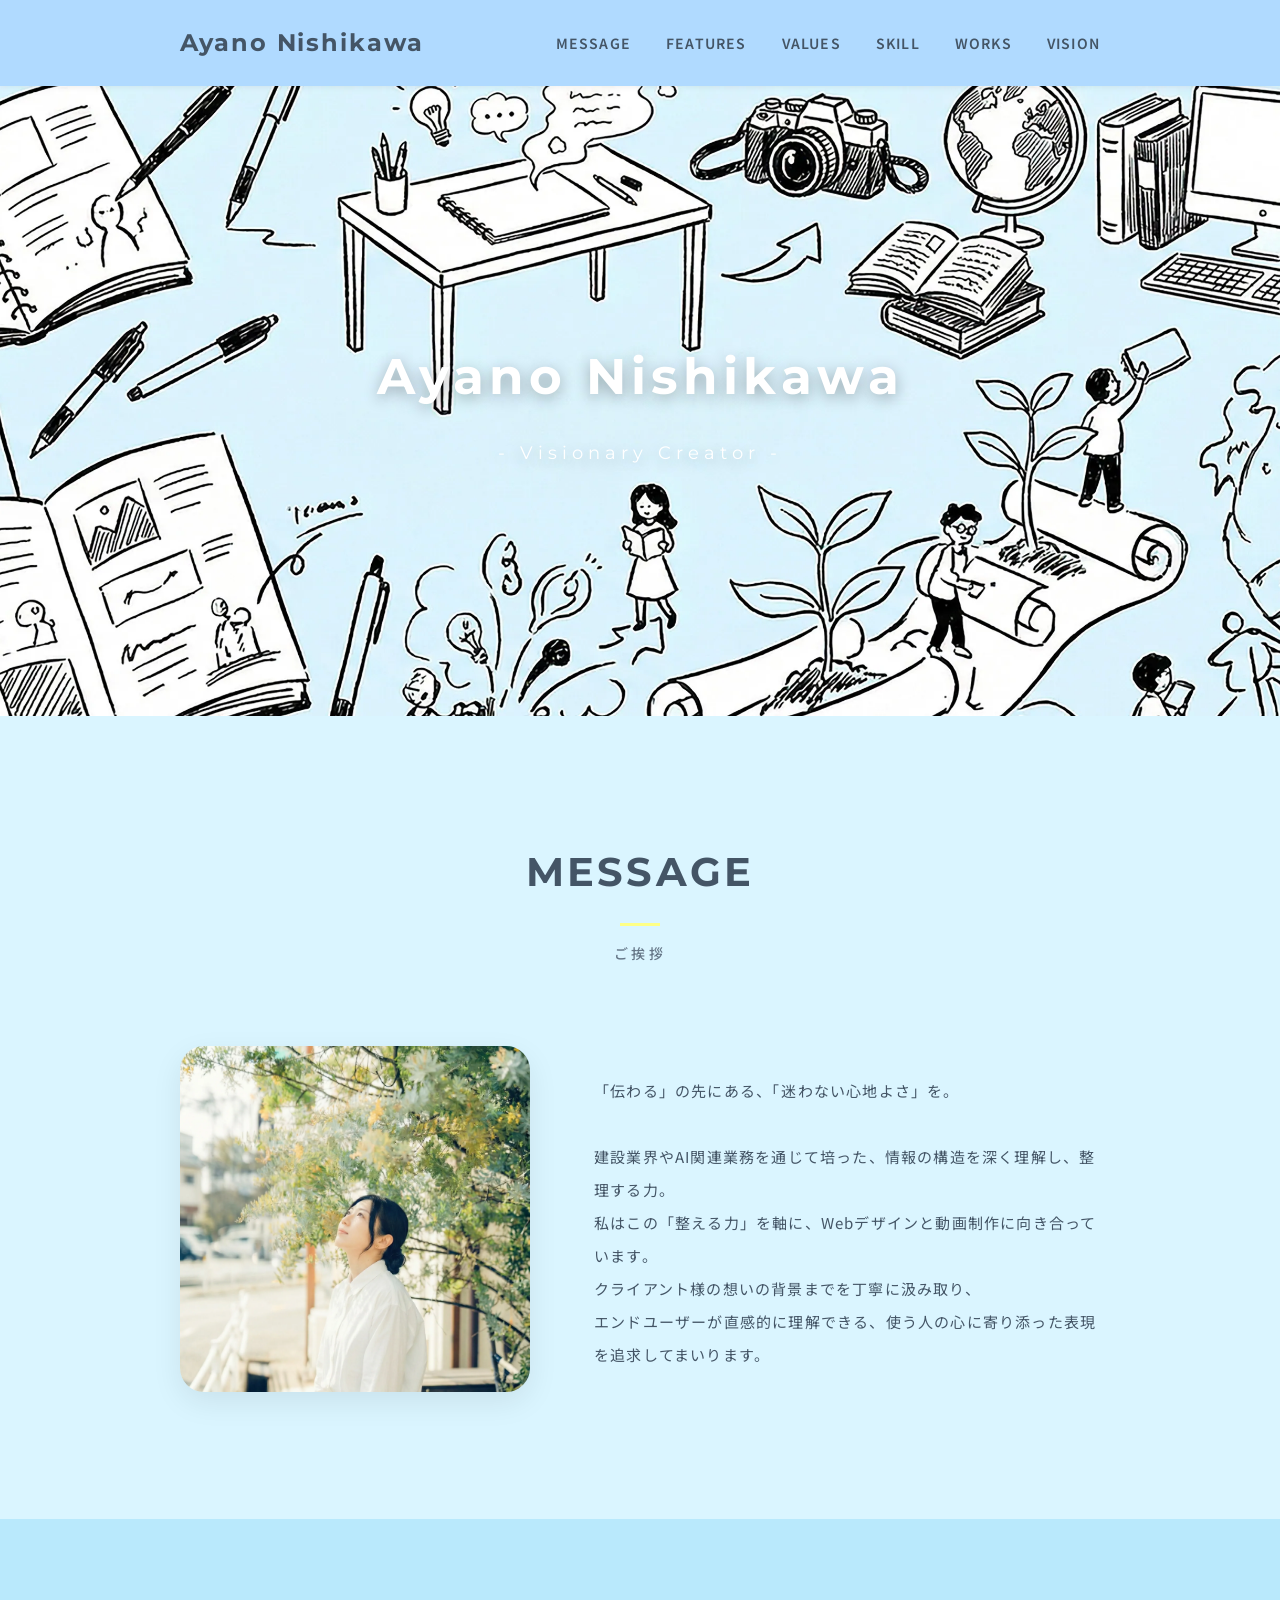
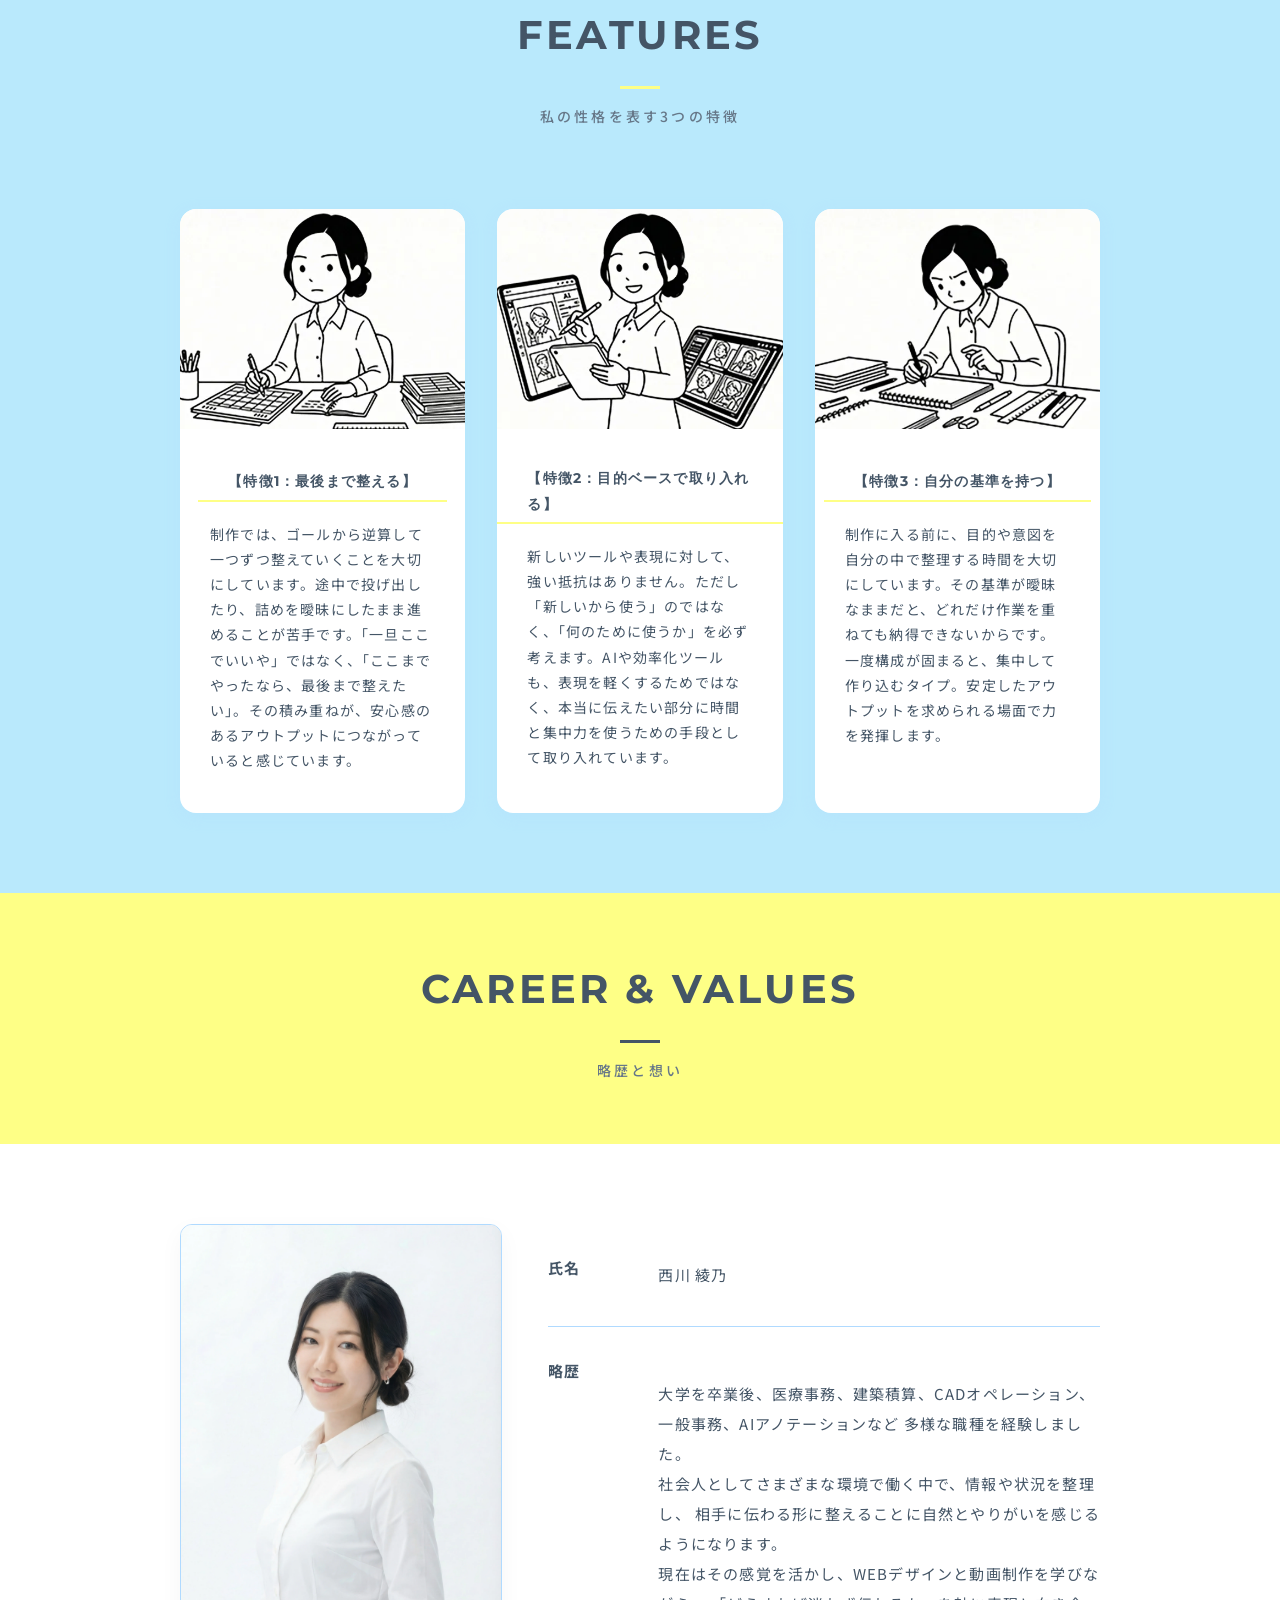
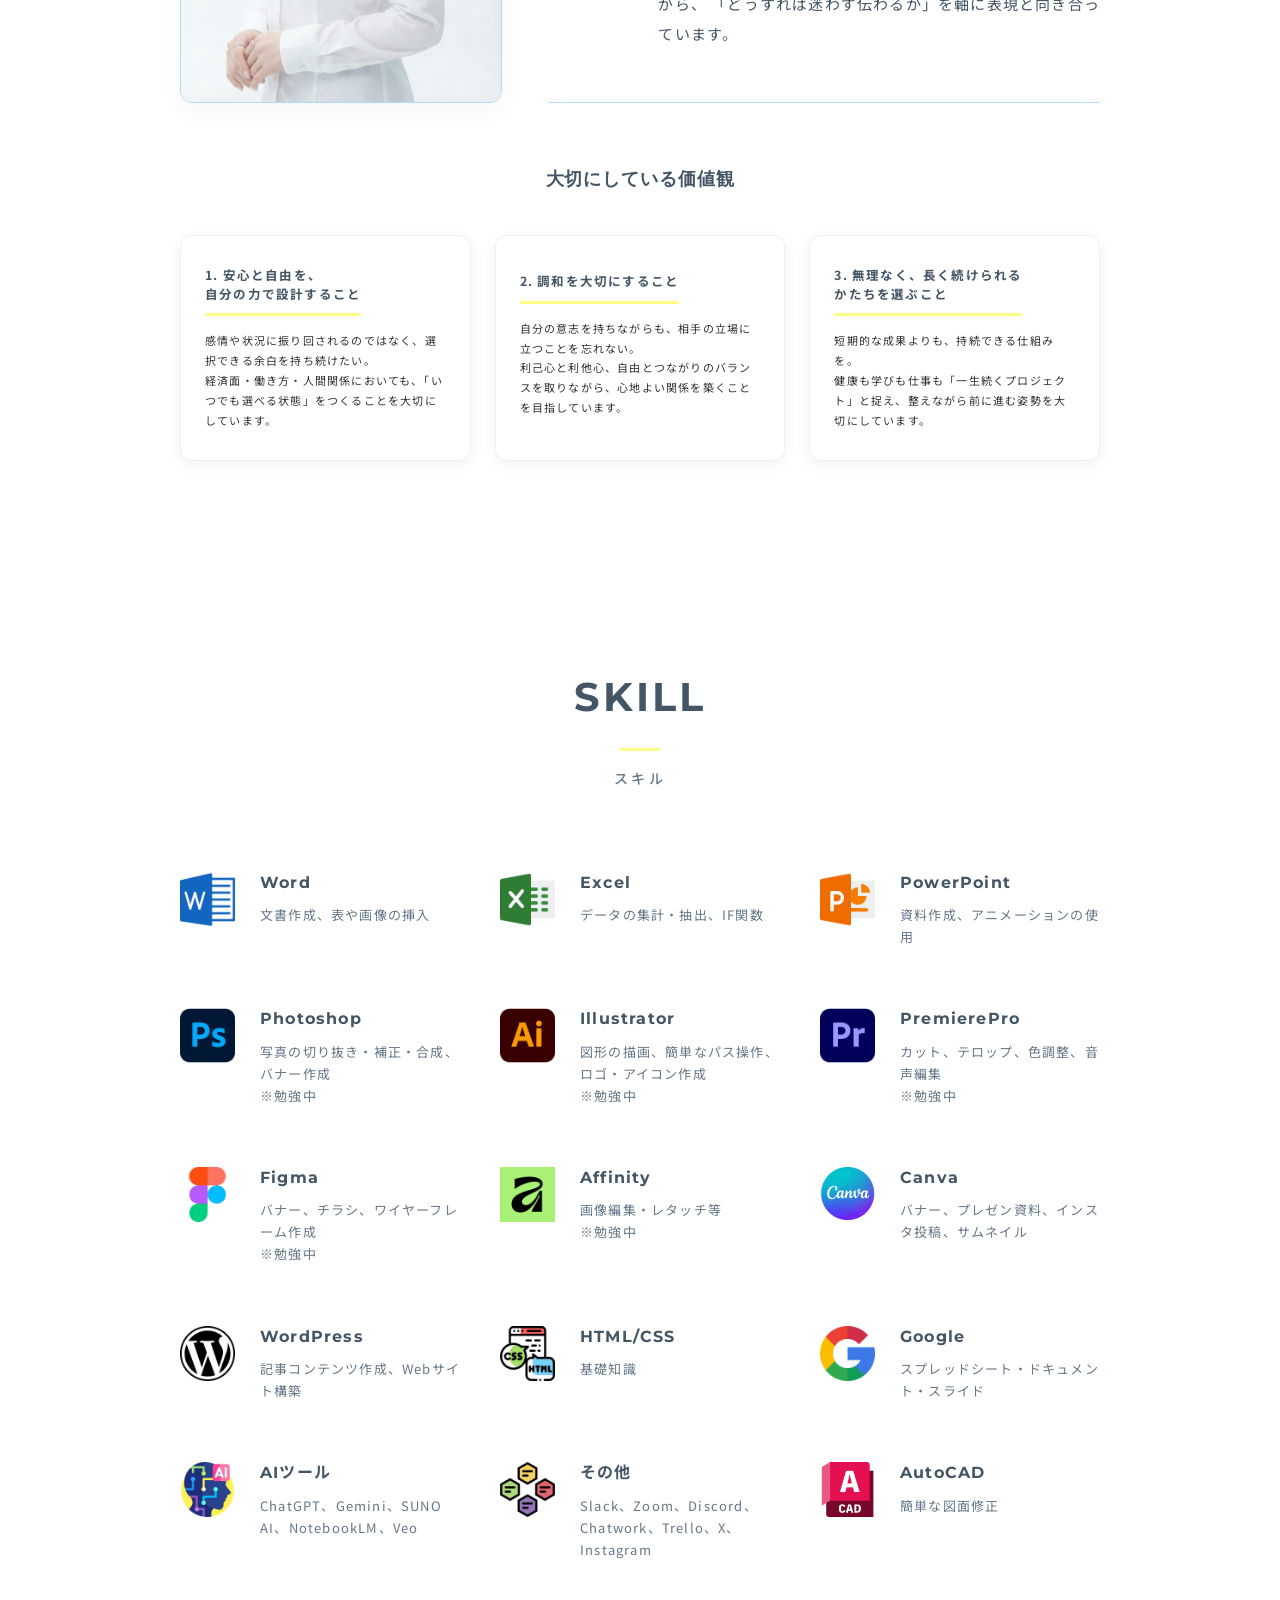
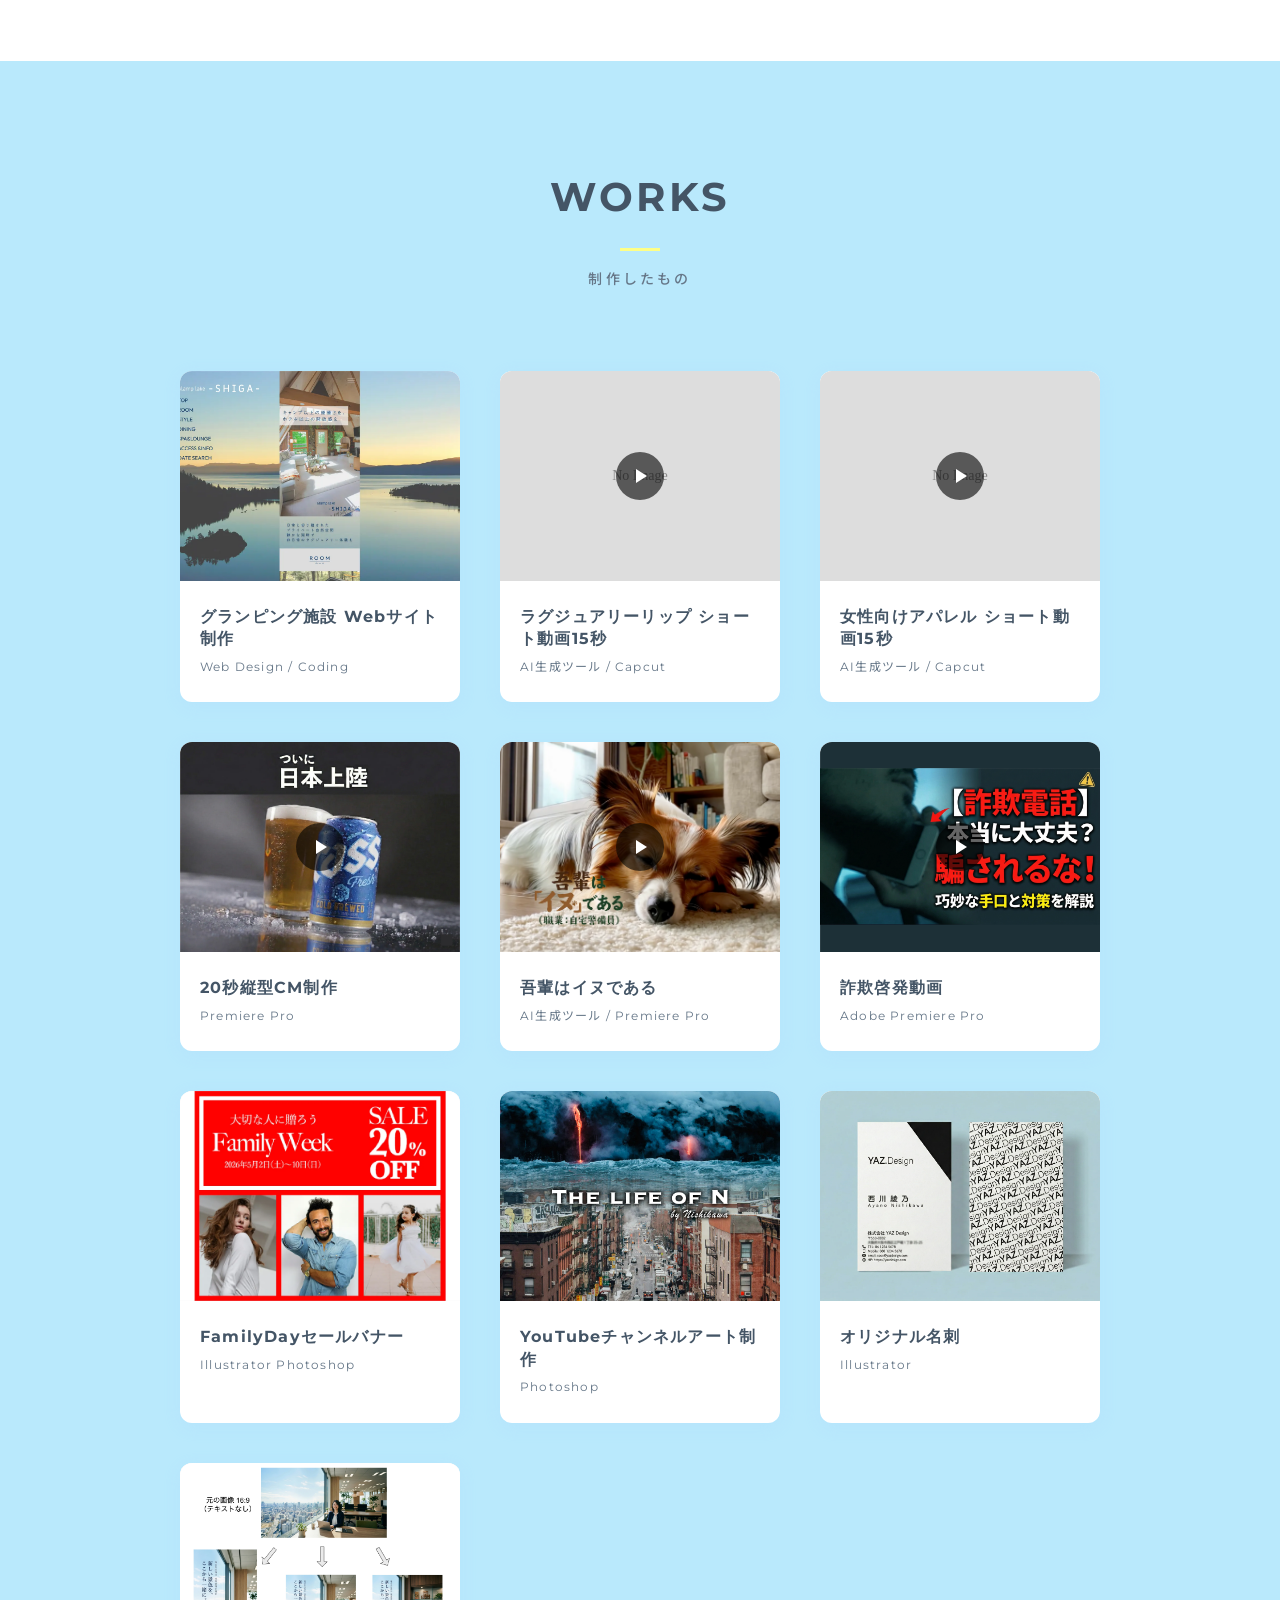
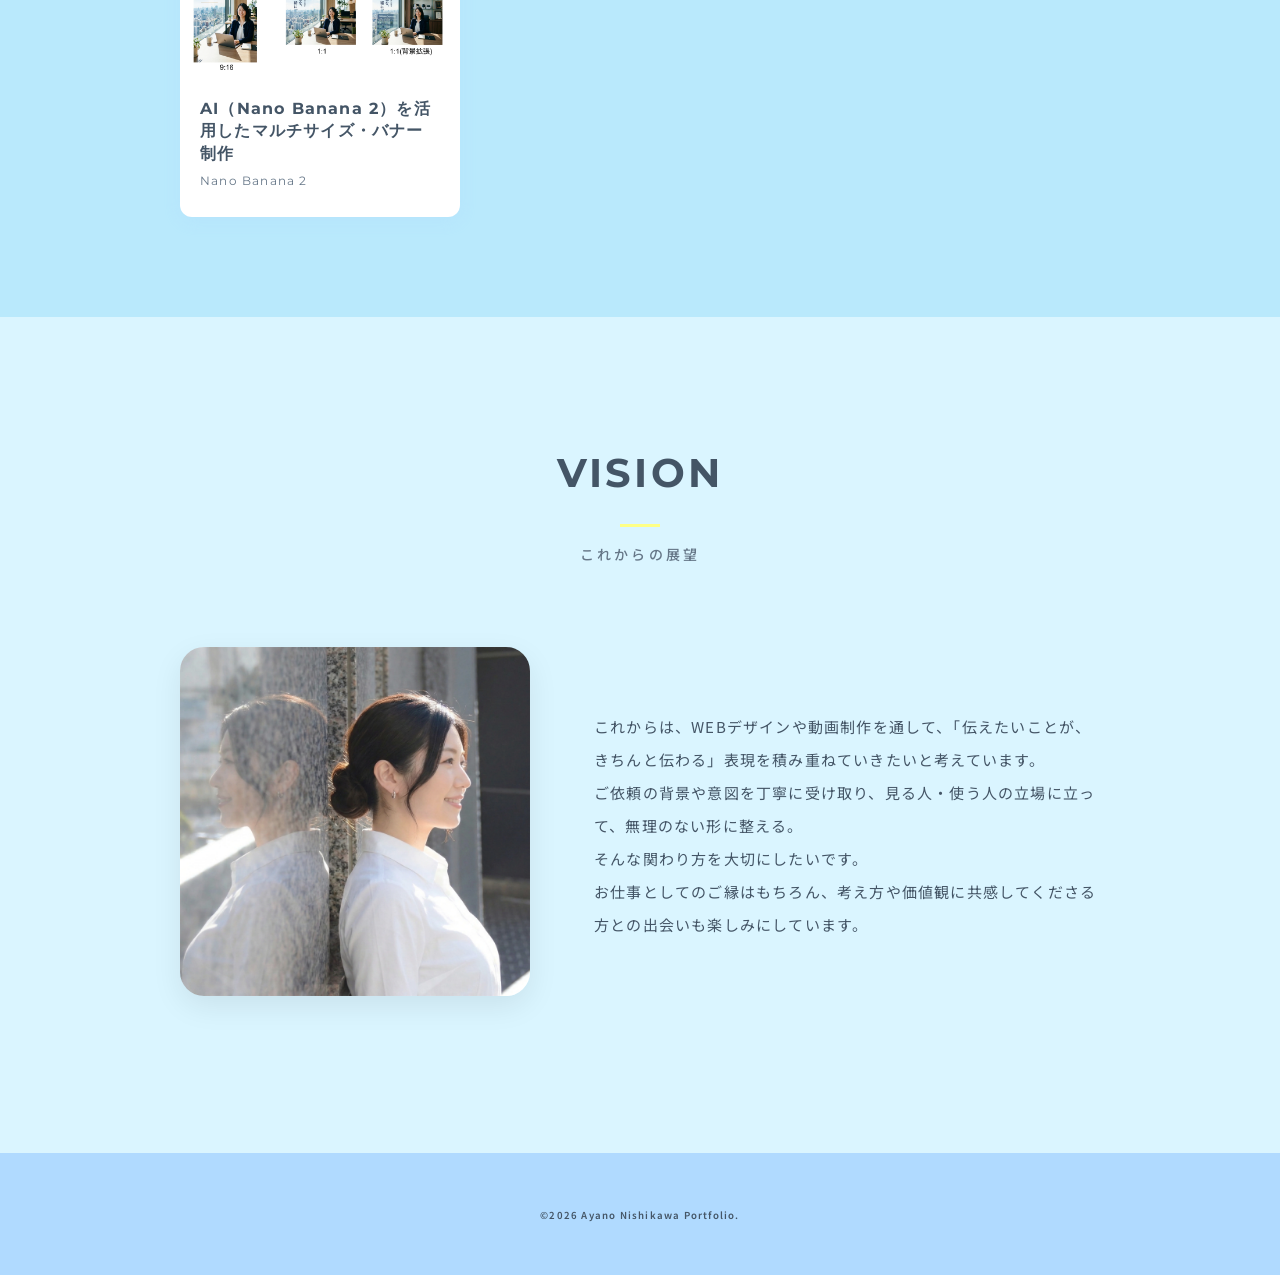
==== commit 4c8616f7: "index.html" ====
--- a/index.html
+++ b/index.html
@@ -317,7 +317,7 @@
             </div>
             <div class="skill-info">
               <h3>WordPress</h3>
-              <p>記事投稿・画像設定・基本更新</p>
+              <p>記事コンテンツ作成、Webサイト構築</p>
             </div>
           </div>
           <div class="skill-item">
@@ -385,6 +385,74 @@
             <div class="works-info">
               <h3>グランピング施設 Webサイト制作</h3>
               <p>Web Design / Coding</p>
+            </div>
+          </div>
+          <!-- Item NEW 1 -->
+          <div class="works-item" data-title="ラグジュアリーリップ コンセプトムービー（15秒） ショート動画15秒"
+            data-desc="<a href='https://youtube.com/shorts/D6qbhI4Co2I' target='_blank' rel='noopener noreferrer' style='display:inline-block; margin-bottom:15px; padding:10px 20px; background:#FEFF86; color:#445566; font-weight:bold; border-radius:30px; text-decoration:none;'>▶ YouTubeで動画を見る</a><br><br>【制作コンセプト】<br>ハイブランドの口紅が持つ「重厚な高級感」と「凛とした美しさ」をテーマに制作しました。<br>AI生成による緻密なテクスチャー表現と、洗練された音楽・編集を組み合わせ、視聴者にブランドの品格を直感的に伝える構成としています。<br><br>【使用ツール】<br>本作品は、最新のAIツールと編集ソフトを統合して制作しています。<br>・動画生成：Kling AI (3.0 Omni)<br>・画像素材生成：Nano Banana 2<br>・音楽生成：SUNO AI<br>・動画編集：Capcut"
+            data-img="images/lip_movie.jpg">
+            <div class="works-img">
+              <div style="position: relative; width: 100%; height: 100%">
+                <img src="images/lip_movie.jpg" alt="ラグジュアリーリップ コンセプトムービー" loading="lazy" onerror="
+                      this.src =
+                        'data:image/svg+xml;charset=UTF-8,%3Csvg%20width%3D%22400%22%20height%3D%22300%22%20xmlns%3D%22http%3A%2F%2Fwww.w3.org%2F2000%2Fsvg%22%3E%3Crect%20width%3D%22400%22%20height%3D%22300%22%20fill%3D%22%23dddddd%22%2F%3E%3Ctext%20x%3D%2250%25%22%20y%3D%2250%25%22%20font-size%3D%2220%22%20text-anchor%3D%22middle%22%20fill%3D%22%23888888%22%20dy%3D%22.3em%22%3ENo%20Image%3C%2Ftext%3E%3C%2Fsvg%3E'
+                    " />
+                <div style="
+                      position: absolute;
+                      top: 50%;
+                      left: 50%;
+                      transform: translate(-50%, -50%);
+                      width: 48px;
+                      height: 48px;
+                      background: rgba(0, 0, 0, 0.6);
+                      border-radius: 50%;
+                      display: flex;
+                      align-items: center;
+                      justify-content: center;
+                    ">
+                  <svg viewBox="0 0 24 24" fill="white" width="24" height="24">
+                    <path d="M8 5v14l11-7z" />
+                  </svg>
+                </div>
+              </div>
+            </div>
+            <div class="works-info">
+              <h3>ラグジュアリーリップ ショート動画15秒</h3>
+              <p>AI生成ツール / Capcut</p>
+            </div>
+          </div>
+          <!-- Item NEW 2 -->
+          <div class="works-item" data-title="女性向けアパレル ブランドコンセプトムービー ショート動画15秒"
+            data-desc="<a href='https://youtube.com/shorts/QJLfzeb6SmI' target='_blank' rel='noopener noreferrer' style='display:inline-block; margin-bottom:15px; padding:10px 20px; background:#FEFF86; color:#445566; font-weight:bold; border-radius:30px; text-decoration:none;'>▶ YouTubeで動画を見る</a><br><br>【制作コンセプト】<br>女性向けアパレルのブランドコンセプト「フェミニン」「都会的」「洗練」を軸に、AIツールを活用して世界観を構築しました。<br><br>【使用ツール】<br>・動画生成：Kling AI (3.0 Omni)<br>・画像素材生成：Nano Banana 2<br>・音楽生成：SUNO AI<br>・動画編集：Capcut"
+            data-img="images/apparel_movie.jpg">
+            <div class="works-img">
+              <div style="position: relative; width: 100%; height: 100%">
+                <img src="images/apparel_movie.jpg" alt="女性向けアパレル ブランドコンセプトムービー" loading="lazy" onerror="
+                      this.src =
+                        'data:image/svg+xml;charset=UTF-8,%3Csvg%20width%3D%22400%22%20height%3D%22300%22%20xmlns%3D%22http%3A%2F%2Fwww.w3.org%2F2000%2Fsvg%22%3E%3Crect%20width%3D%22400%22%20height%3D%22300%22%20fill%3D%22%23dddddd%22%2F%3E%3Ctext%20x%3D%2250%25%22%20y%3D%2250%25%22%20font-size%3D%2220%22%20text-anchor%3D%22middle%22%20fill%3D%22%23888888%22%20dy%3D%22.3em%22%3ENo%20Image%3C%2Ftext%3E%3C%2Fsvg%3E'
+                    " />
+                <div style="
+                      position: absolute;
+                      top: 50%;
+                      left: 50%;
+                      transform: translate(-50%, -50%);
+                      width: 48px;
+                      height: 48px;
+                      background: rgba(0, 0, 0, 0.6);
+                      border-radius: 50%;
+                      display: flex;
+                      align-items: center;
+                      justify-content: center;
+                    ">
+                  <svg viewBox="0 0 24 24" fill="white" width="24" height="24">
+                    <path d="M8 5v14l11-7z" />
+                  </svg>
+                </div>
+              </div>
+            </div>
+            <div class="works-info">
+              <h3>女性向けアパレル ショート動画15秒</h3>
+              <p>AI生成ツール / Capcut</p>
             </div>
           </div>
           <!-- Item 2 (Google Drive Video) -->
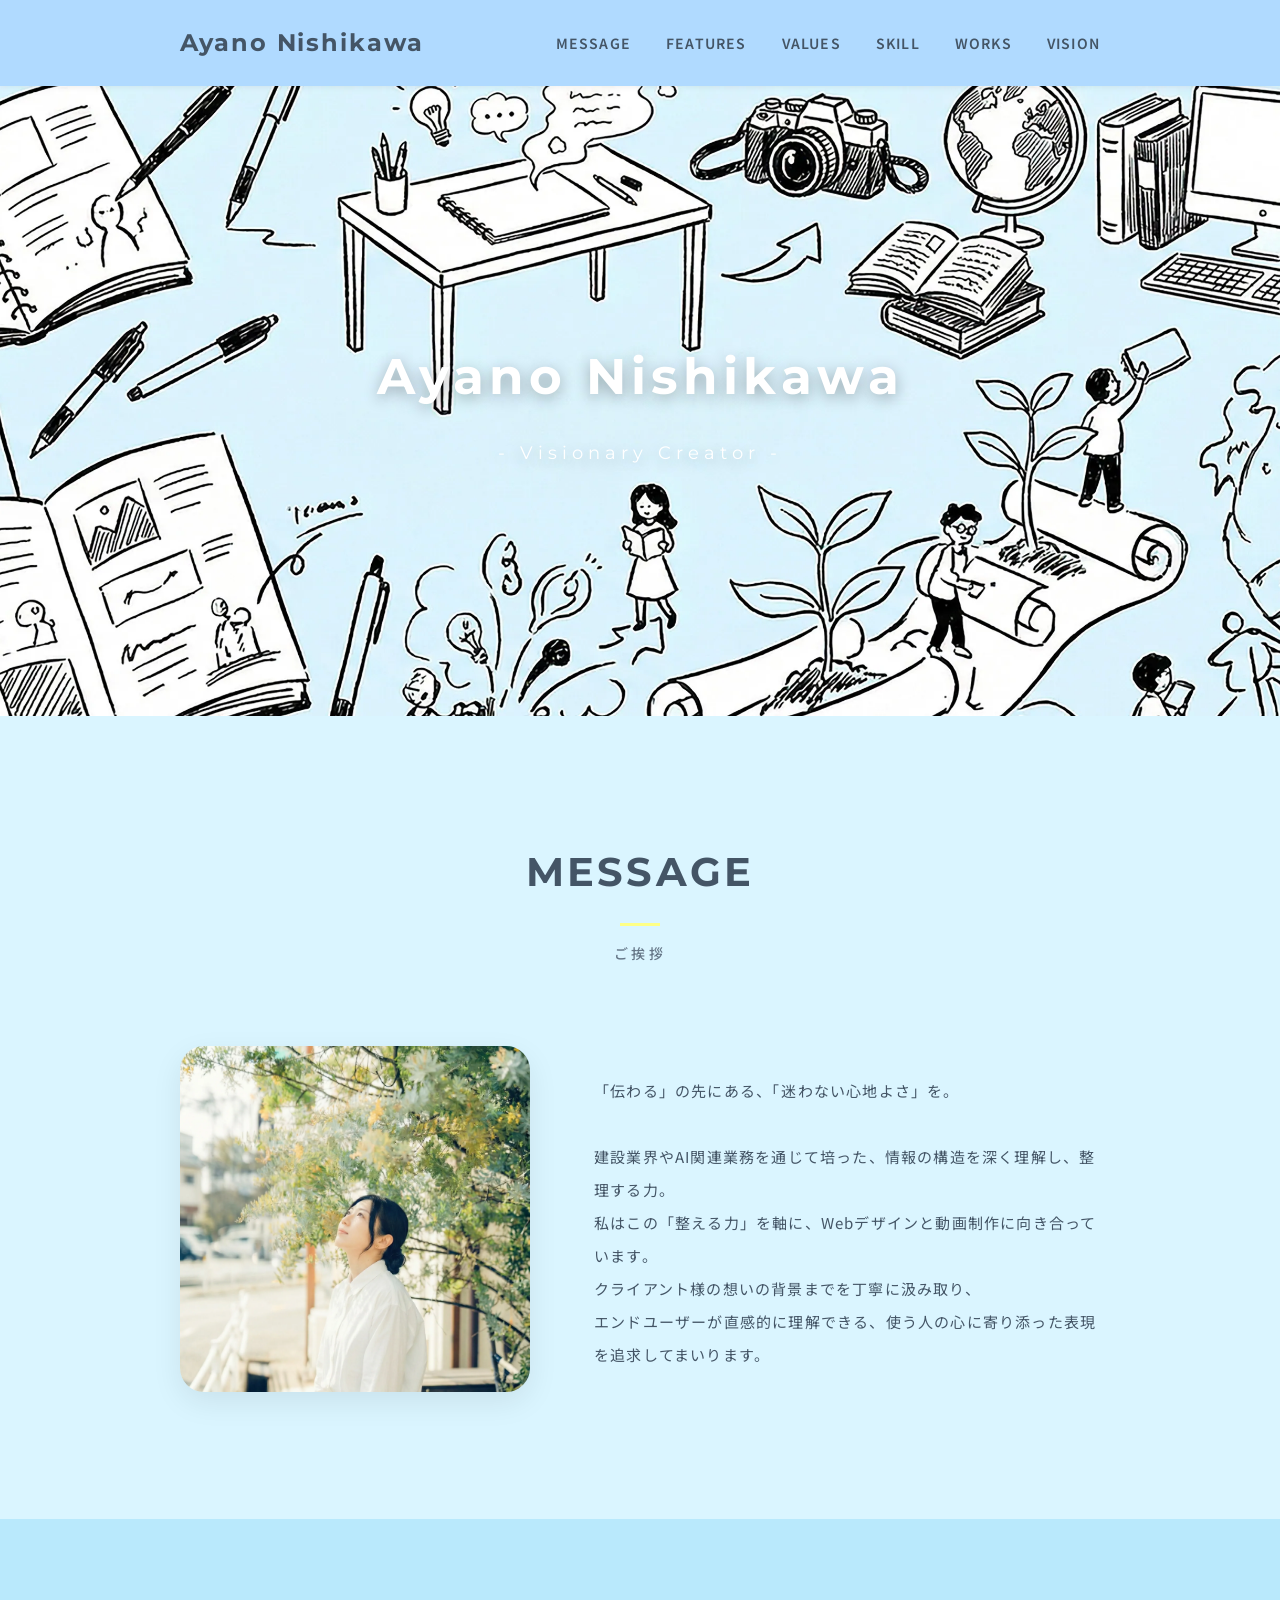
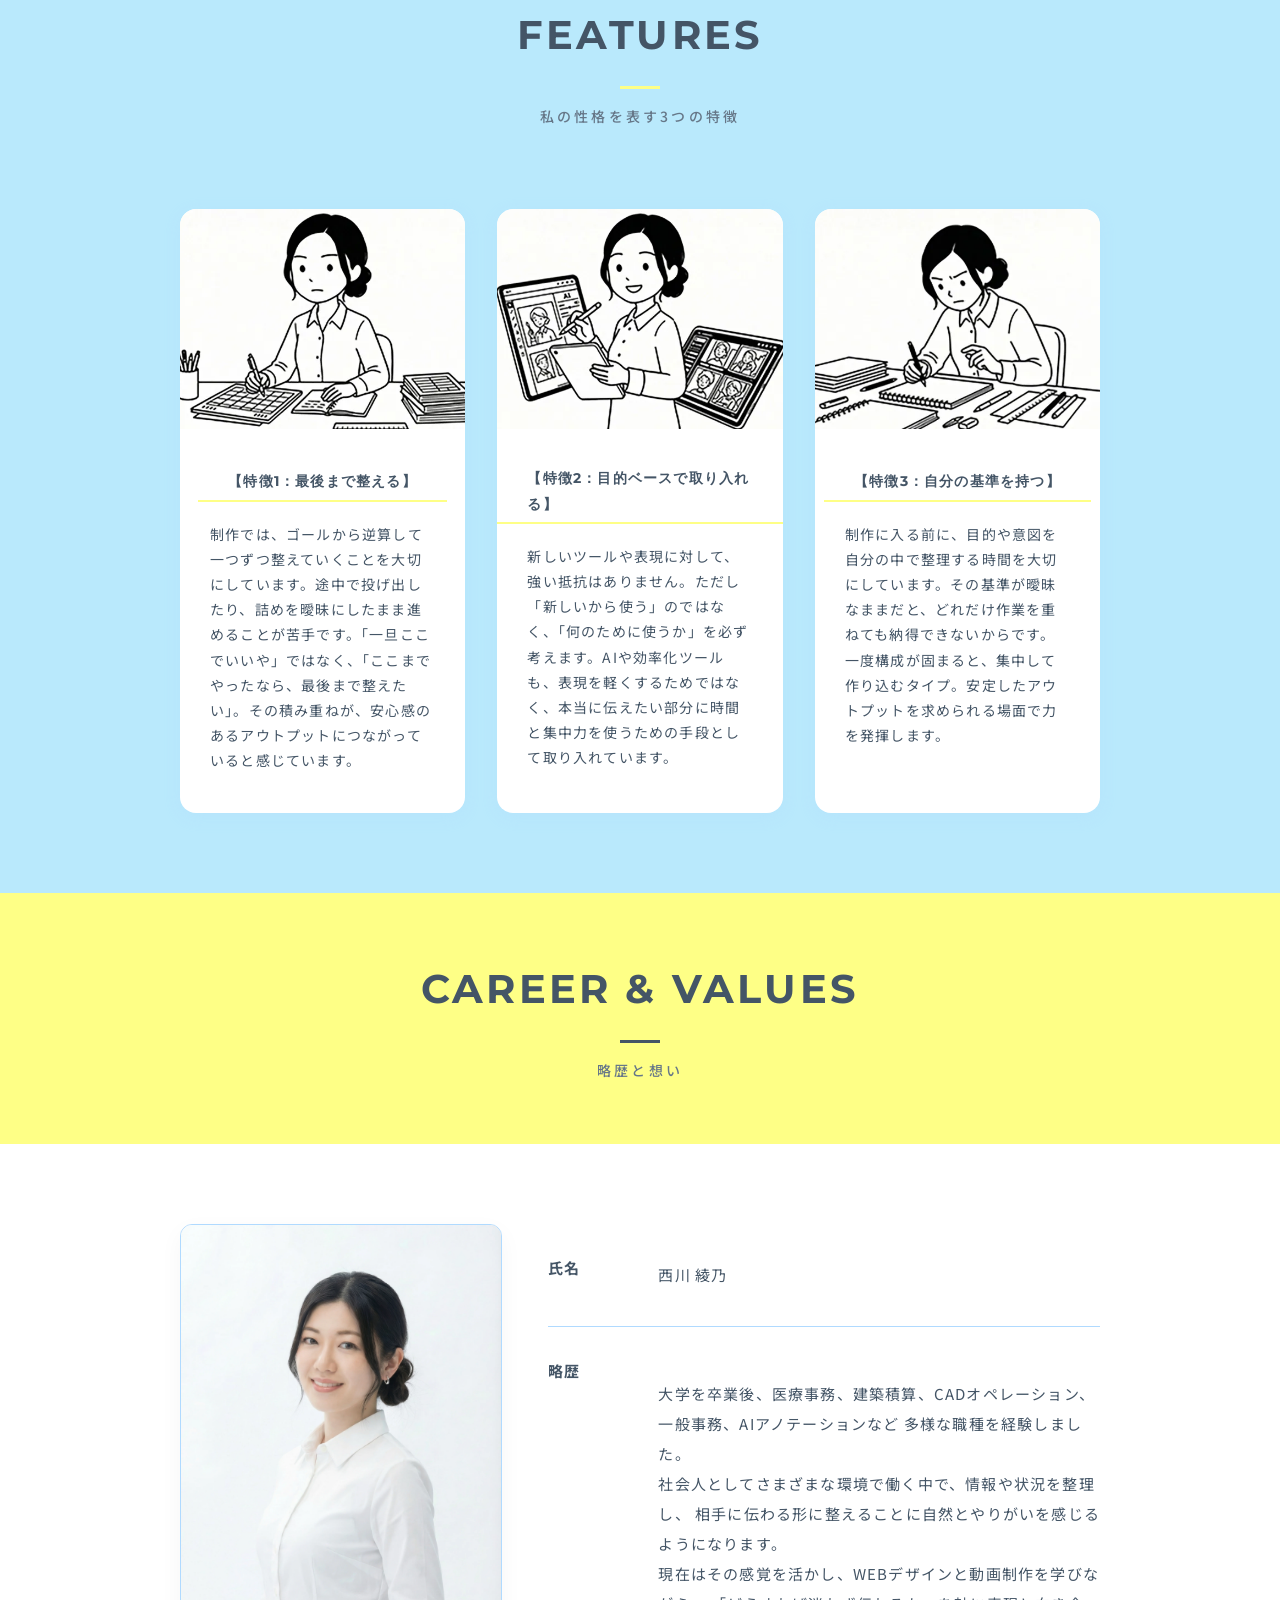
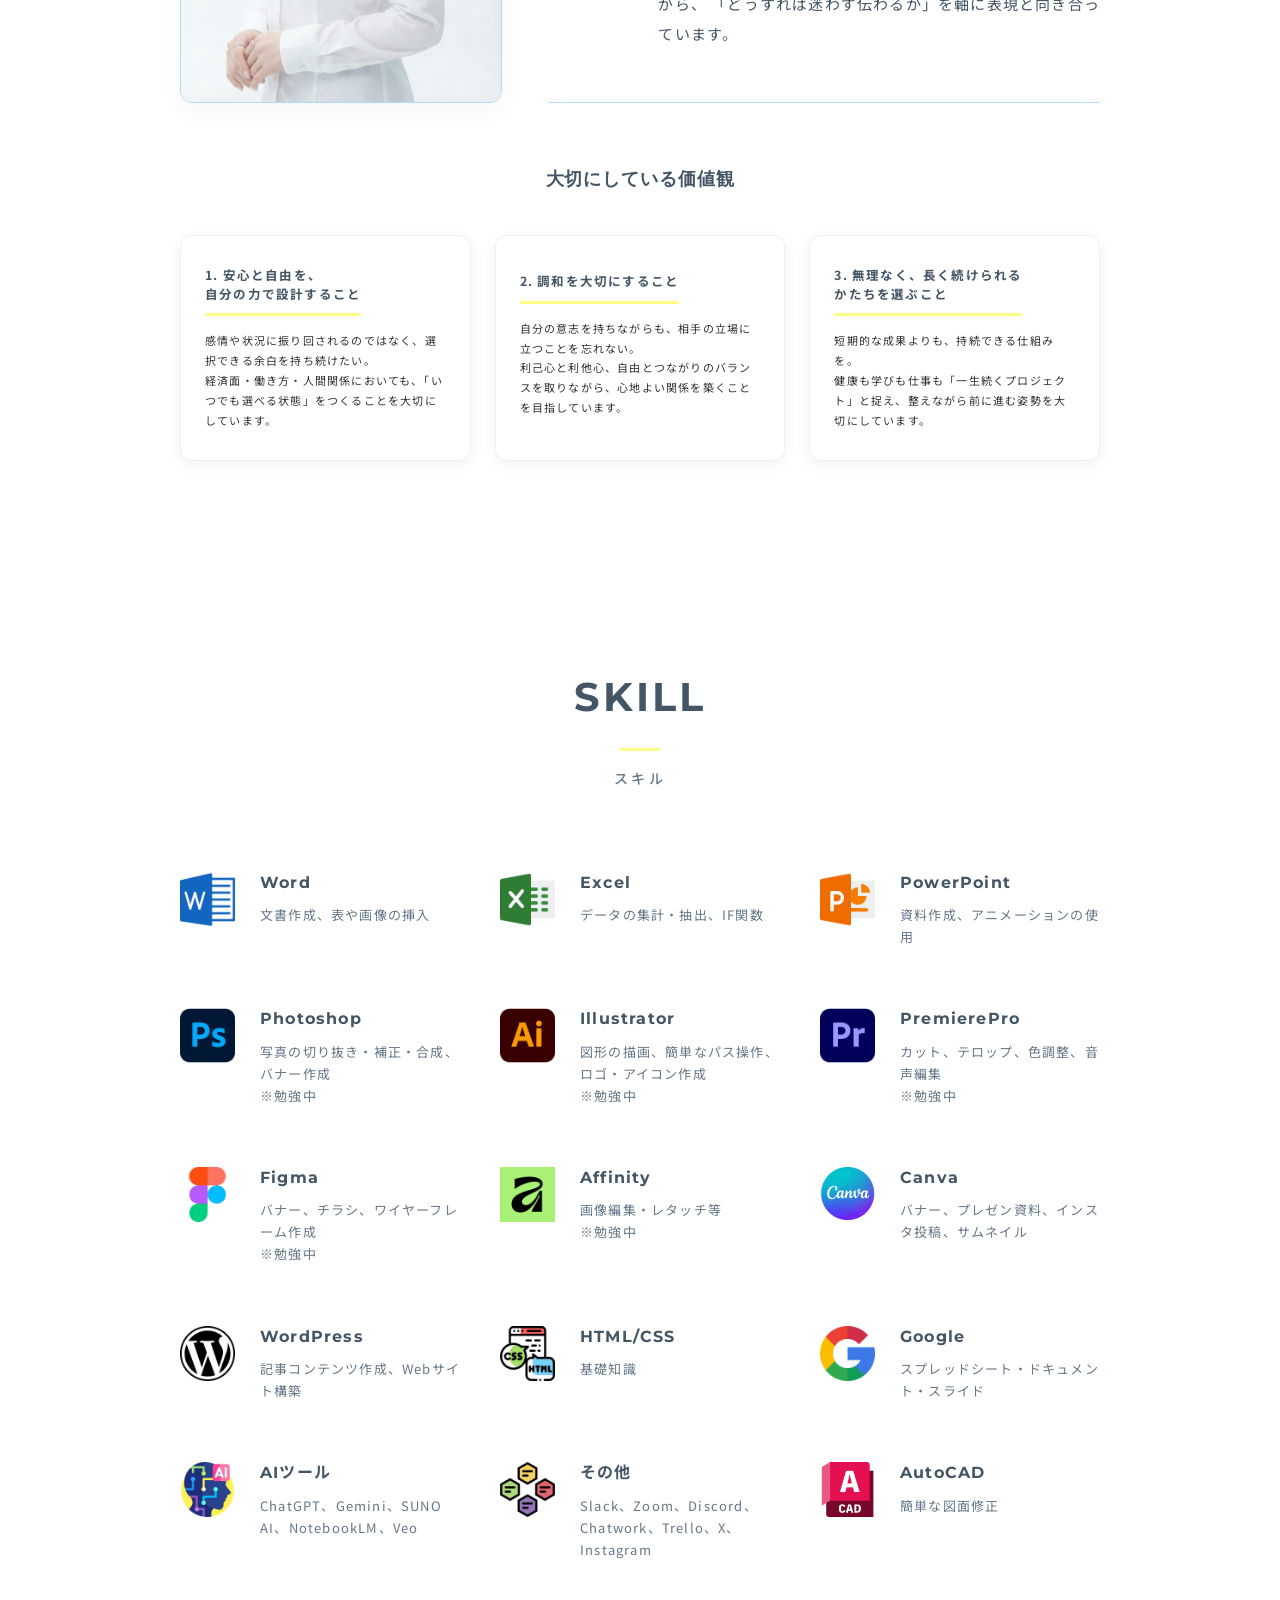
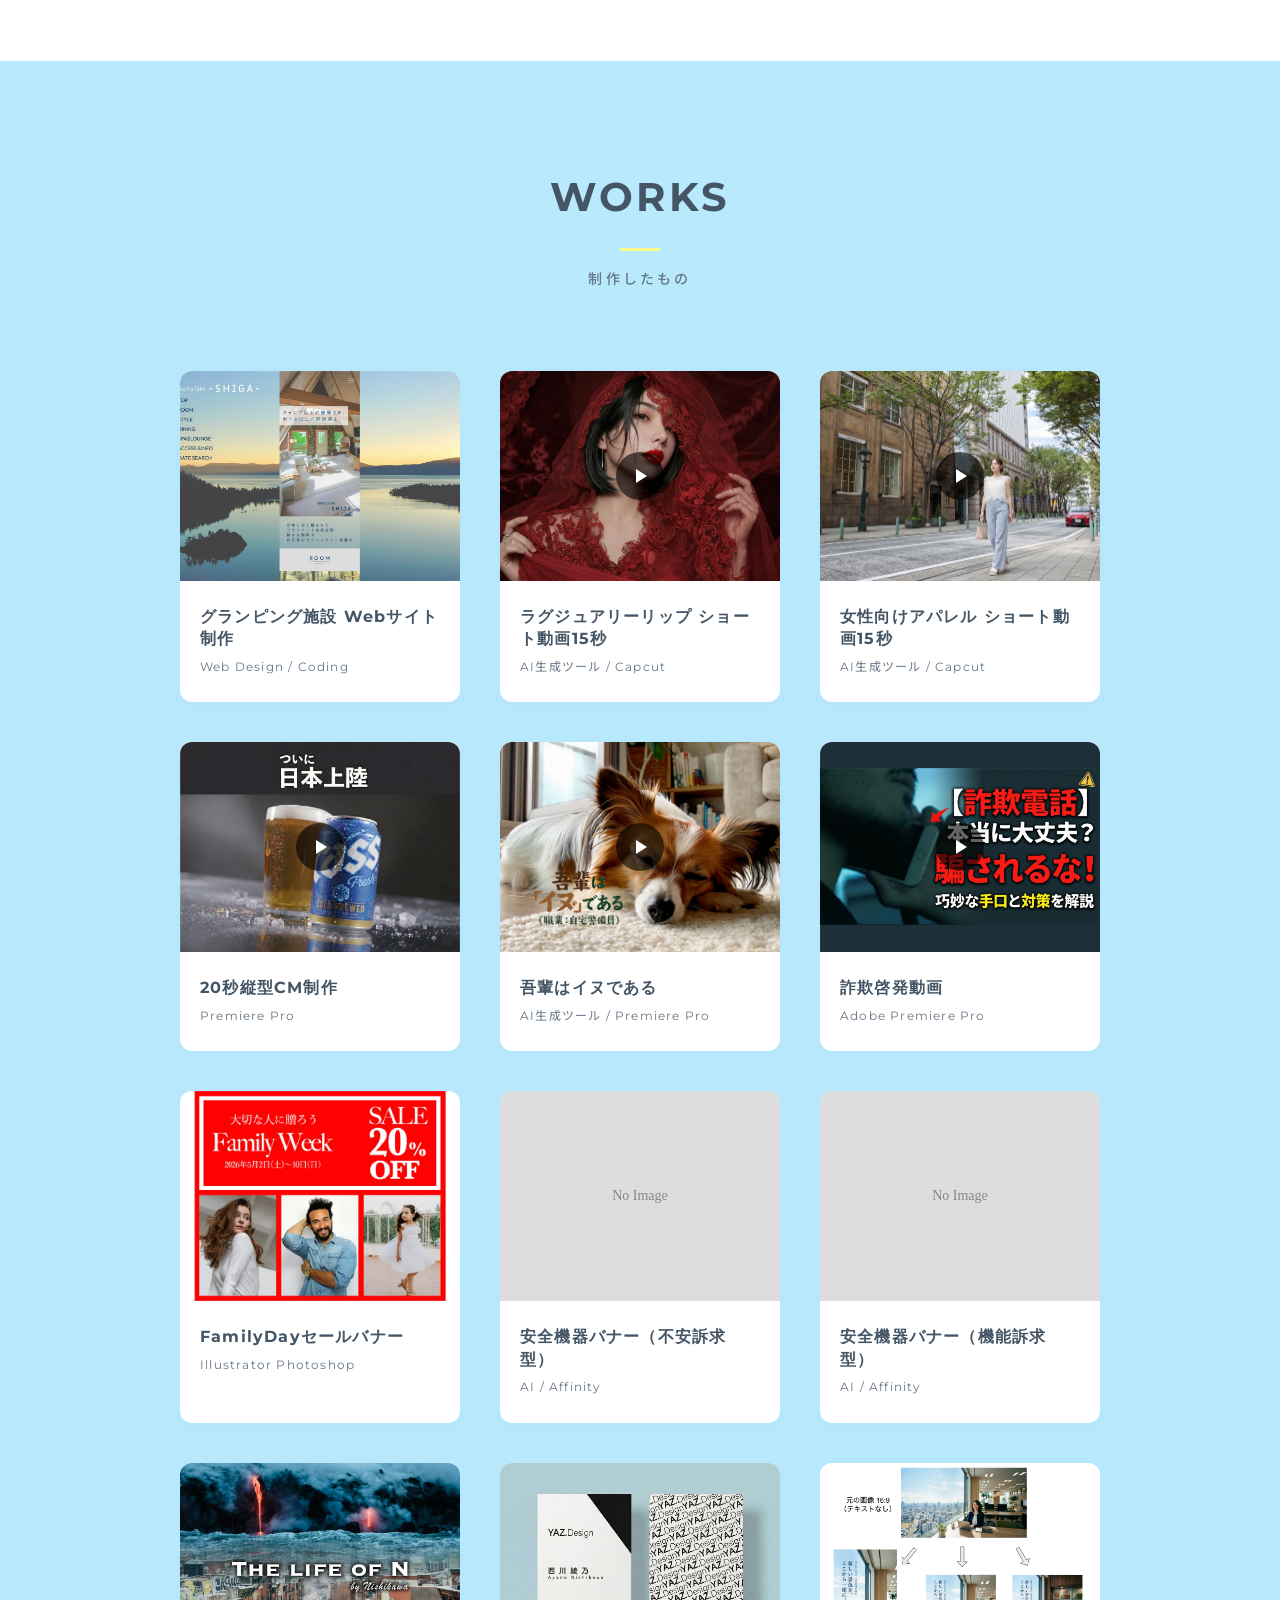
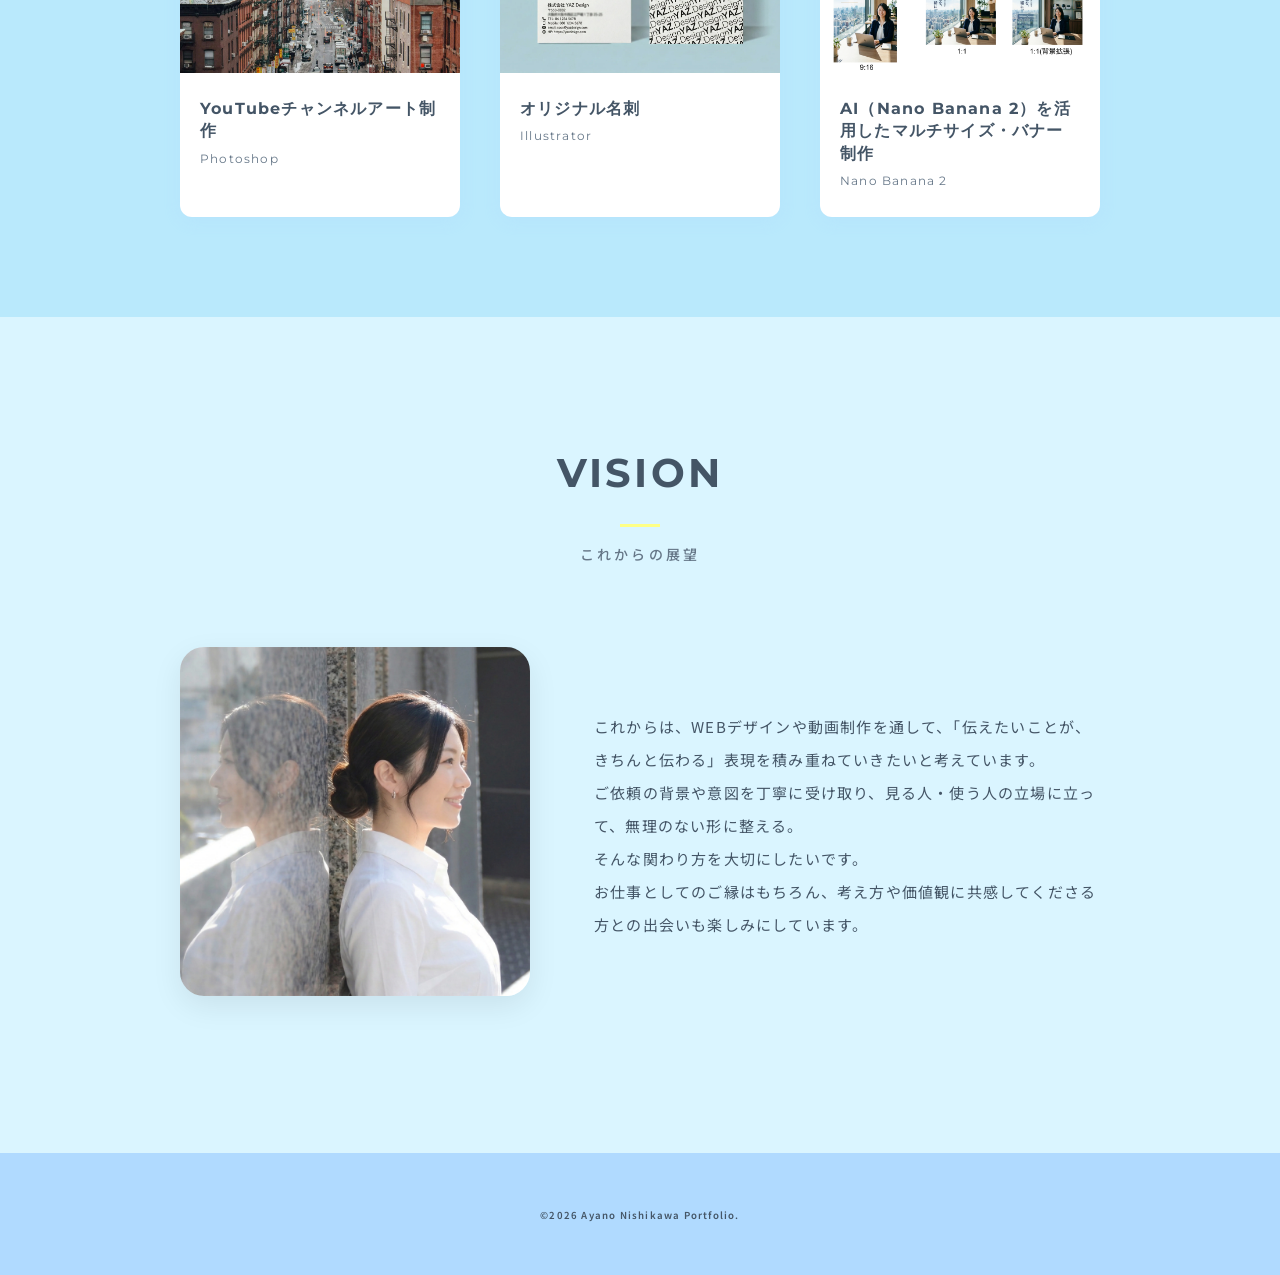
==== commit 50b33946: "index.html" ====
--- a/index.html
+++ b/index.html
@@ -390,10 +390,10 @@
           <!-- Item NEW 1 -->
           <div class="works-item" data-title="ラグジュアリーリップ コンセプトムービー（15秒） ショート動画15秒"
             data-desc="<a href='https://youtube.com/shorts/D6qbhI4Co2I' target='_blank' rel='noopener noreferrer' style='display:inline-block; margin-bottom:15px; padding:10px 20px; background:#FEFF86; color:#445566; font-weight:bold; border-radius:30px; text-decoration:none;'>▶ YouTubeで動画を見る</a><br><br>【制作コンセプト】<br>ハイブランドの口紅が持つ「重厚な高級感」と「凛とした美しさ」をテーマに制作しました。<br>AI生成による緻密なテクスチャー表現と、洗練された音楽・編集を組み合わせ、視聴者にブランドの品格を直感的に伝える構成としています。<br><br>【使用ツール】<br>本作品は、最新のAIツールと編集ソフトを統合して制作しています。<br>・動画生成：Kling AI (3.0 Omni)<br>・画像素材生成：Nano Banana 2<br>・音楽生成：SUNO AI<br>・動画編集：Capcut"
-            data-img="images/lip_movie.jpg">
+            data-img="images/lips.webp">
             <div class="works-img">
               <div style="position: relative; width: 100%; height: 100%">
-                <img src="images/lip_movie.jpg" alt="ラグジュアリーリップ コンセプトムービー" loading="lazy" onerror="
+                <img src="images/lips.webp" alt="ラグジュアリーリップ コンセプトムービー" loading="lazy" onerror="
                       this.src =
                         'data:image/svg+xml;charset=UTF-8,%3Csvg%20width%3D%22400%22%20height%3D%22300%22%20xmlns%3D%22http%3A%2F%2Fwww.w3.org%2F2000%2Fsvg%22%3E%3Crect%20width%3D%22400%22%20height%3D%22300%22%20fill%3D%22%23dddddd%22%2F%3E%3Ctext%20x%3D%2250%25%22%20y%3D%2250%25%22%20font-size%3D%2220%22%20text-anchor%3D%22middle%22%20fill%3D%22%23888888%22%20dy%3D%22.3em%22%3ENo%20Image%3C%2Ftext%3E%3C%2Fsvg%3E'
                     " />
@@ -424,10 +424,10 @@
           <!-- Item NEW 2 -->
           <div class="works-item" data-title="女性向けアパレル ブランドコンセプトムービー ショート動画15秒"
             data-desc="<a href='https://youtube.com/shorts/QJLfzeb6SmI' target='_blank' rel='noopener noreferrer' style='display:inline-block; margin-bottom:15px; padding:10px 20px; background:#FEFF86; color:#445566; font-weight:bold; border-radius:30px; text-decoration:none;'>▶ YouTubeで動画を見る</a><br><br>【制作コンセプト】<br>女性向けアパレルのブランドコンセプト「フェミニン」「都会的」「洗練」を軸に、AIツールを活用して世界観を構築しました。<br><br>【使用ツール】<br>・動画生成：Kling AI (3.0 Omni)<br>・画像素材生成：Nano Banana 2<br>・音楽生成：SUNO AI<br>・動画編集：Capcut"
-            data-img="images/apparel_movie.jpg">
+            data-img="images/apparel.webp">
             <div class="works-img">
               <div style="position: relative; width: 100%; height: 100%">
-                <img src="images/apparel_movie.jpg" alt="女性向けアパレル ブランドコンセプトムービー" loading="lazy" onerror="
+                <img src="images/apparel.webp" alt="女性向けアパレル ブランドコンセプトムービー" loading="lazy" onerror="
                       this.src =
                         'data:image/svg+xml;charset=UTF-8,%3Csvg%20width%3D%22400%22%20height%3D%22300%22%20xmlns%3D%22http%3A%2F%2Fwww.w3.org%2F2000%2Fsvg%22%3E%3Crect%20width%3D%22400%22%20height%3D%22300%22%20fill%3D%22%23dddddd%22%2F%3E%3Ctext%20x%3D%2250%25%22%20y%3D%2250%25%22%20font-size%3D%2220%22%20text-anchor%3D%22middle%22%20fill%3D%22%23888888%22%20dy%3D%22.3em%22%3ENo%20Image%3C%2Ftext%3E%3C%2Fsvg%3E'
                     " />
@@ -562,6 +562,36 @@
               <p>Illustrator Photoshop</p>
             </div>
           </div>
+          <!-- Item NEW 3 (Banner 1) -->
+          <div class="works-item" data-title="安全機器バナー（不安訴求型）"
+            data-desc="【課題喚起を重視したデザイン】<br>クレーン作業における「吊荷の死角」を可視化する製品バナー。「見えていないだけかもしれません」というコピーと黄色×黒の配色で注意を喚起し、現場写真とモニター映像で「見えない→見える」価値を直感的に伝えています。<br><br><b>【使用ツール】</b><br>AI(ChatGPT/Gemini) / Affinity"
+            data-img="images/banner_1.webp">
+            <div class="works-img">
+              <img src="images/banner_1.webp" alt="安全機器バナー（不安訴求型）" loading="lazy" onerror="
+                    this.src =
+                      'data:image/svg+xml;charset=UTF-8,%3Csvg%20width%3D%22400%22%20height%3D%22300%22%20xmlns%3D%22http%3A%2F%2Fwww.w3.org%2F2000%2Fsvg%22%3E%3Crect%20width%3D%22400%22%20height%3D%22300%22%20fill%3D%22%23dddddd%22%2F%3E%3Ctext%20x%3D%2250%25%22%20y%3D%2250%25%22%20font-size%3D%2220%22%20text-anchor%3D%22middle%22%20fill%3D%22%23888888%22%20dy%3D%22.3em%22%3ENo%20Image%3C%2Ftext%3E%3C%2Fsvg%3E'
+                  " />
+            </div>
+            <div class="works-info">
+              <h3>安全機器バナー（不安訴求型）</h3>
+              <p>AI / Affinity</p>
+            </div>
+          </div>
+          <!-- Item NEW 4 (Banner 2) -->
+          <div class="works-item" data-title="安全機器バナー（機能訴求型）"
+            data-desc="【機能理解を重視したデザイン】<br>安全機器購買担当者向けに、安全性と作業効率向上のメリットを整理したバナー。実際のカメラ設置位置やモニター映像を明示し、使用シーンを具体的にイメージしやすいようシンプルで視認性の高い情報設計にしました。<br><br><b>【使用ツール】</b><br>AI(ChatGPT/Gemini) / Affinity"
+            data-img="images/banner_2.webp">
+            <div class="works-img">
+              <img src="images/banner_2.webp" alt="安全機器バナー（機能訴求型）" loading="lazy" onerror="
+                    this.src =
+                      'data:image/svg+xml;charset=UTF-8,%3Csvg%20width%3D%22400%22%20height%3D%22300%22%20xmlns%3D%22http%3A%2F%2Fwww.w3.org%2F2000%2Fsvg%22%3E%3Crect%20width%3D%22400%22%20height%3D%22300%22%20fill%3D%22%23dddddd%22%2F%3E%3Ctext%20x%3D%2250%25%22%20y%3D%2250%25%22%20font-size%3D%2220%22%20text-anchor%3D%22middle%22%20fill%3D%22%23888888%22%20dy%3D%22.3em%22%3ENo%20Image%3C%2Ftext%3E%3C%2Fsvg%3E'
+                  " />
+            </div>
+            <div class="works-info">
+              <h3>安全機器バナー（機能訴求型）</h3>
+              <p>AI / Affinity</p>
+            </div>
+          </div>
           <!-- Item 6 -->
           <div class="works-item" data-title="YouTubeチャンネルアート制作"
             data-desc="スケールの大きな自然風景と、日常的な都市の風景を組み合わせたチャンネルアートです。中央に白文字のタイトルを配置し、力強さとスタイリッシュさを両立させました。<br><br><b>【使用ツール】</b><br>Photoshop"
